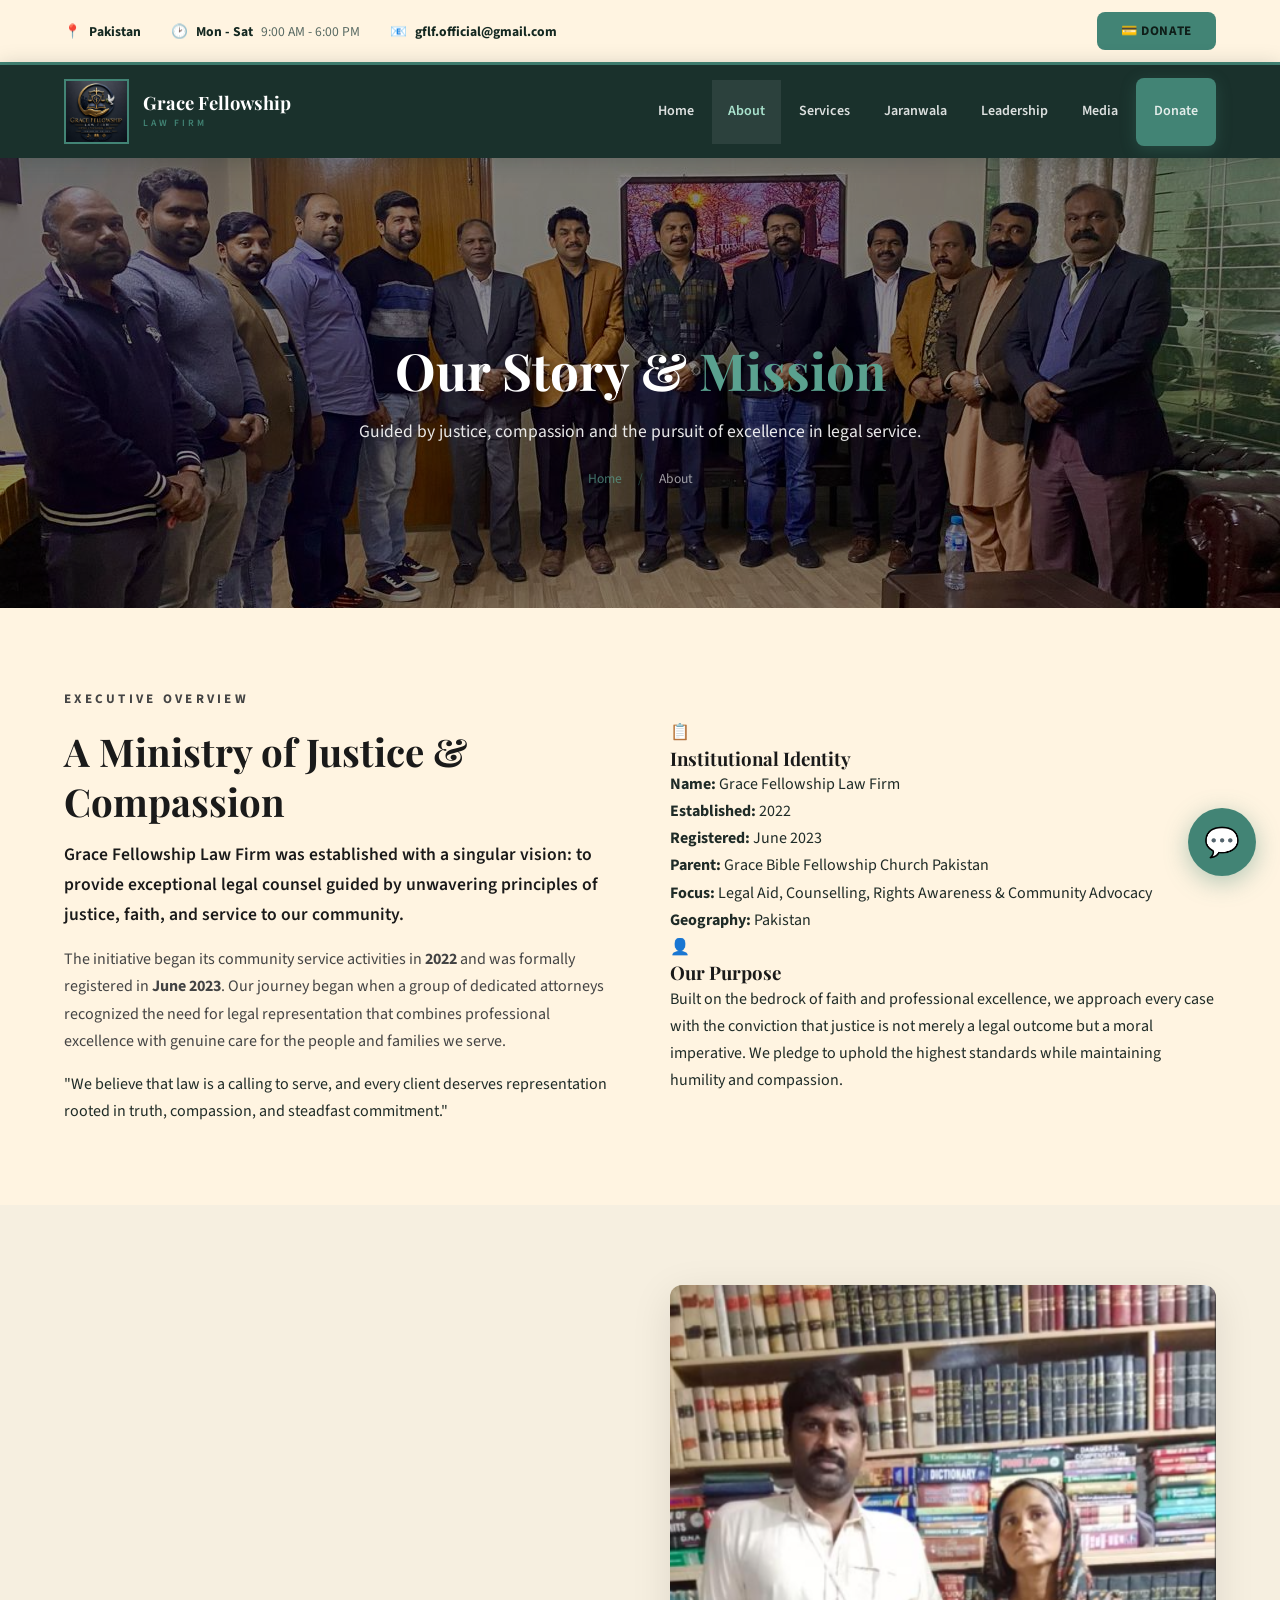
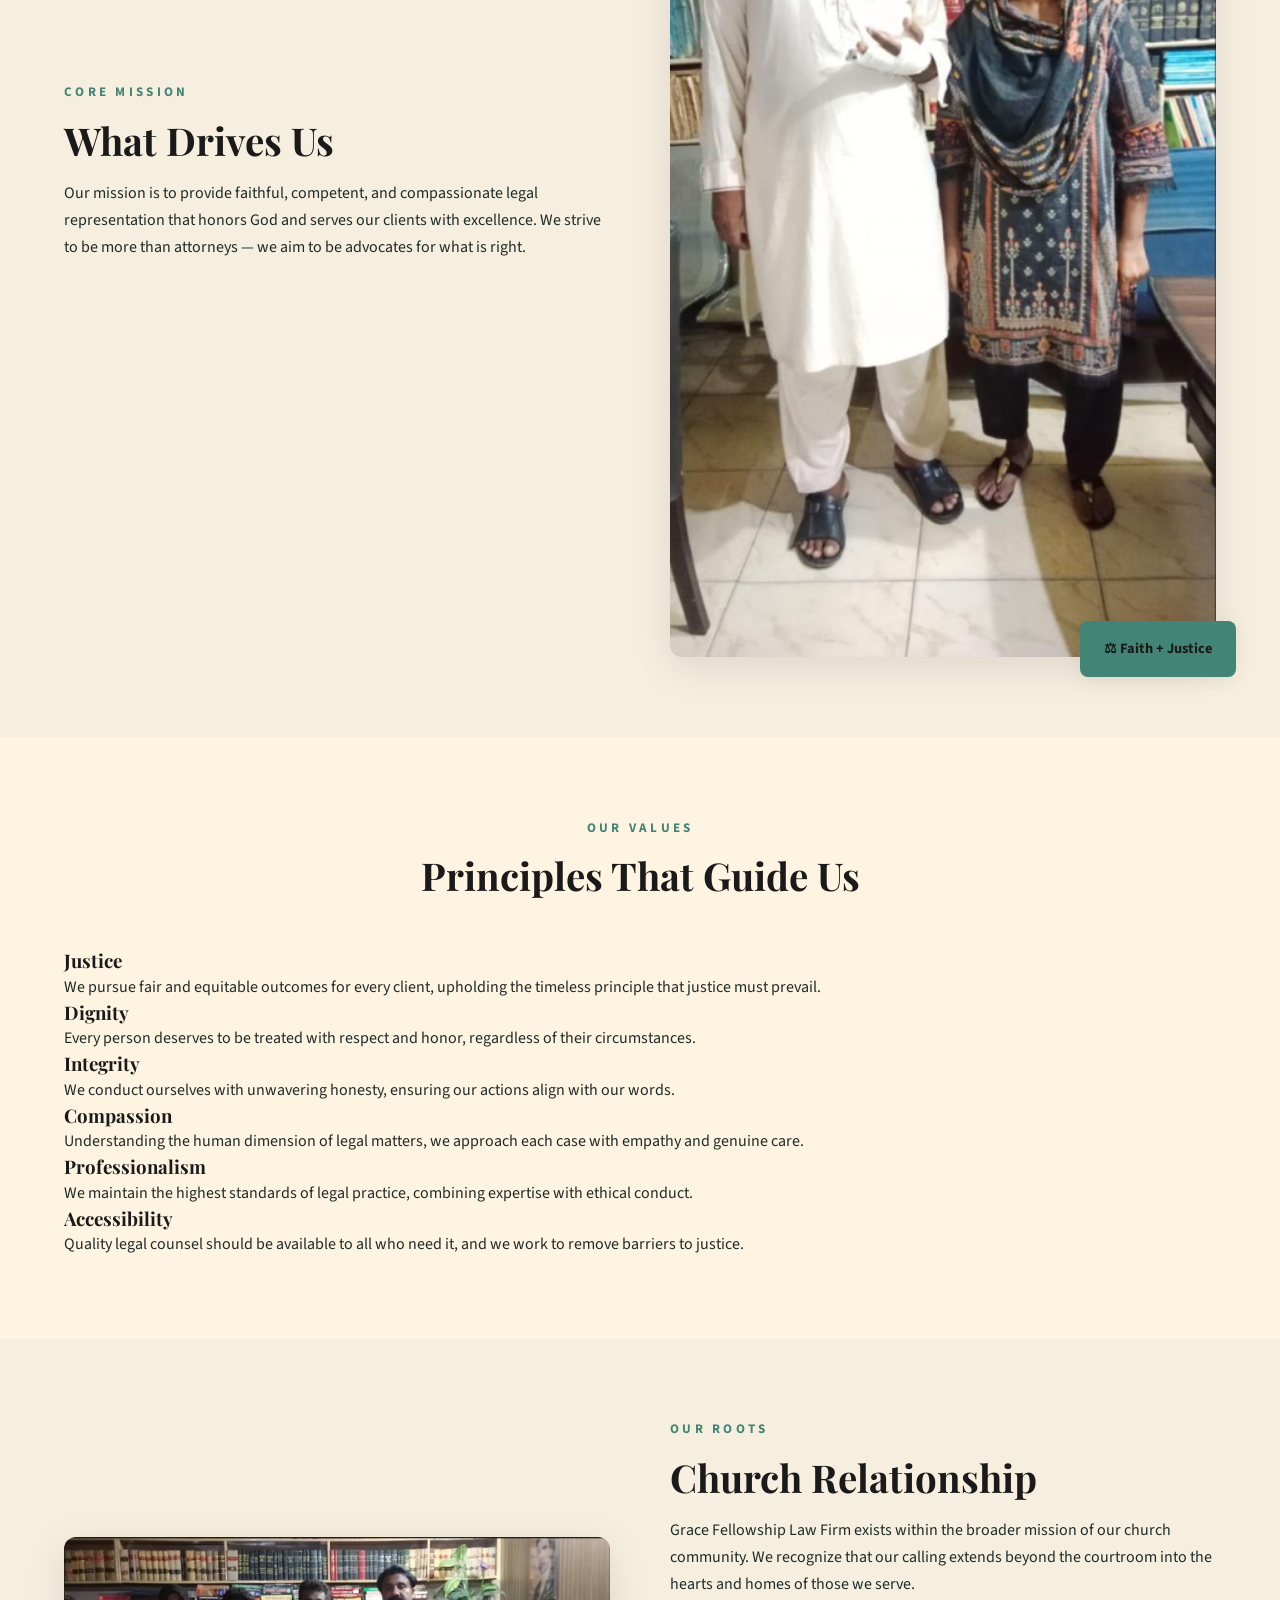
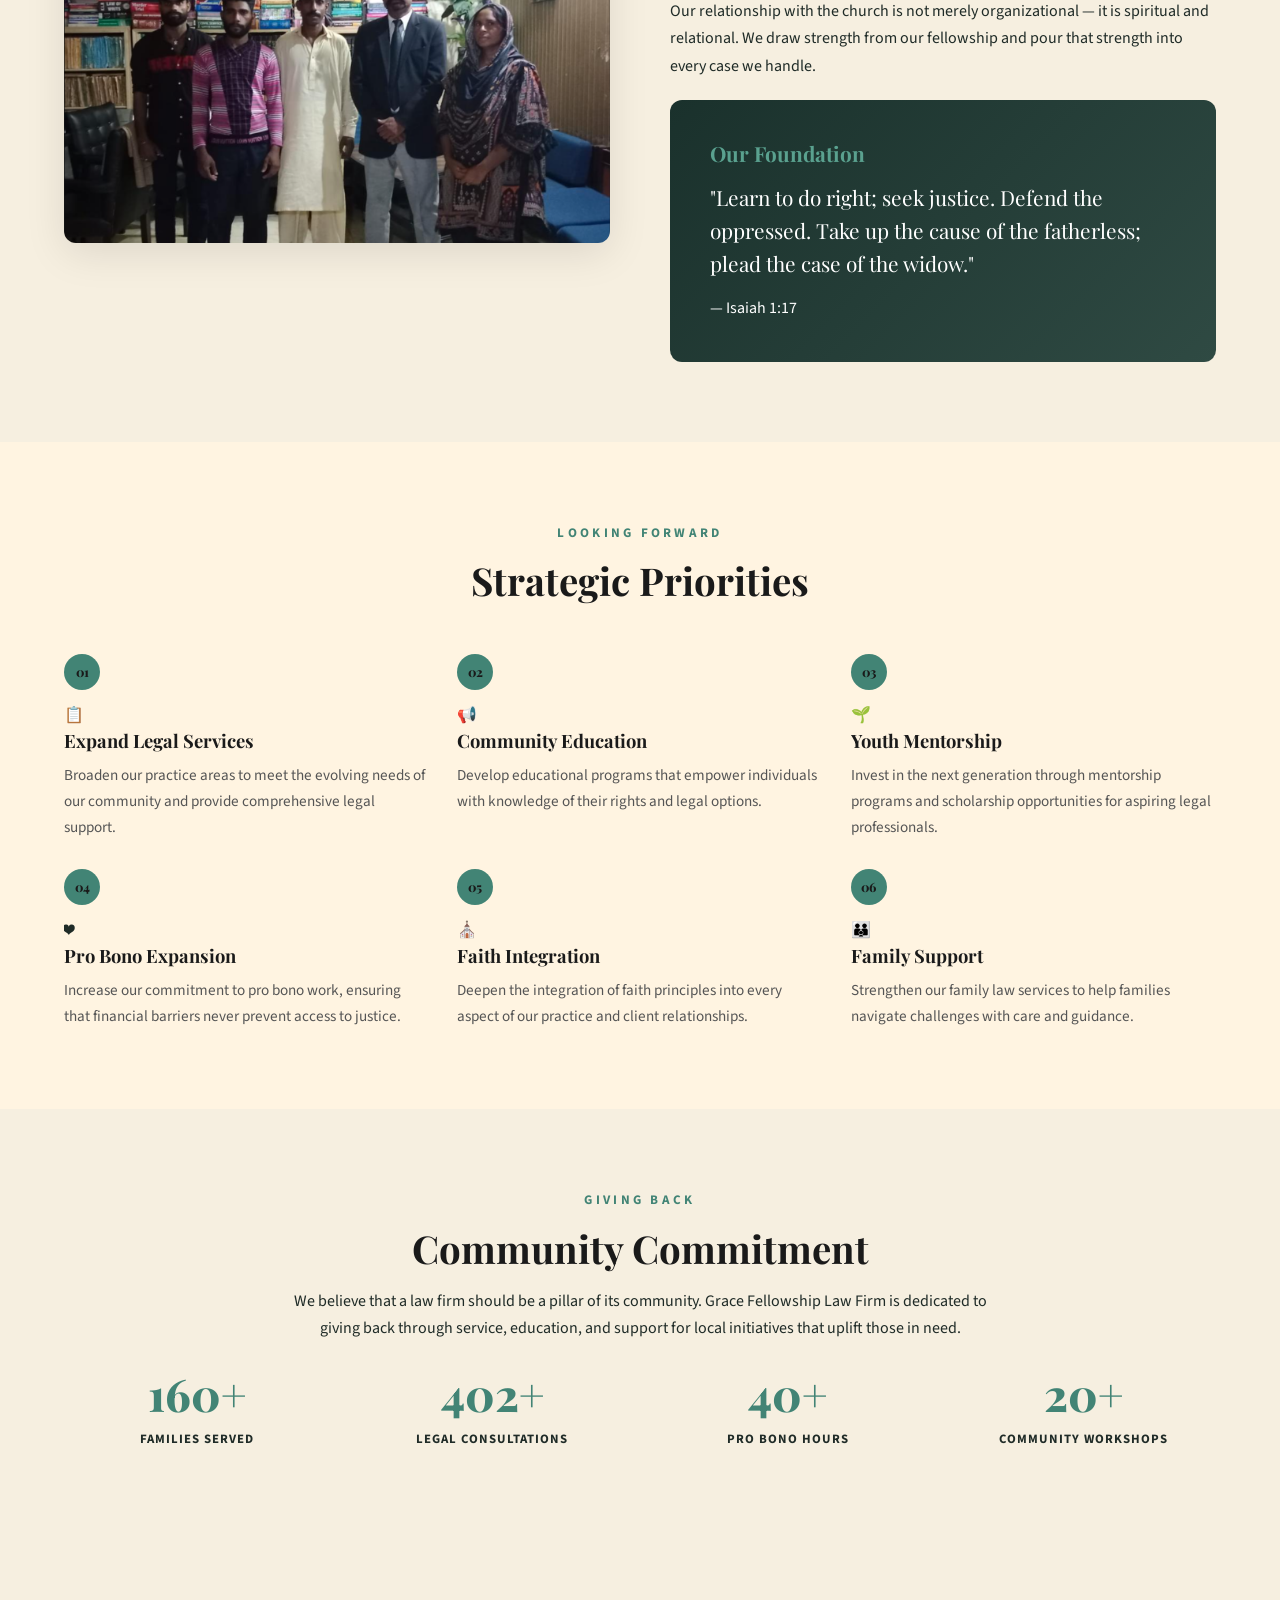
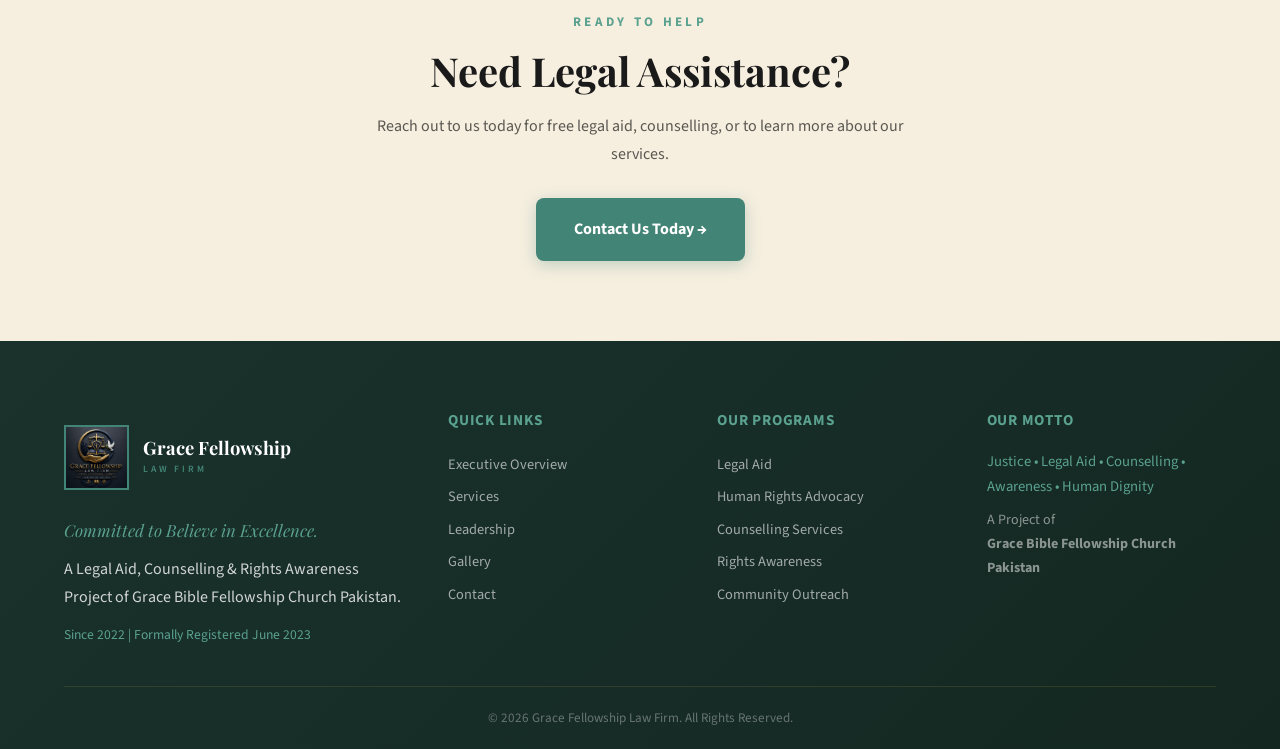
==== about.html @ 90b4df81 "Add 4th hero slide using images/Slide 2.jpeg with matching dot" ====
<!DOCTYPE html>
<html lang="en">
<head>
<meta charset="UTF-8">
<meta name="viewport" content="width=device-width,initial-scale=1.0,viewport-fit=cover">
<title>About Us | Grace Fellowship Law Firm</title>
<meta name="description" content="Learn about Grace Fellowship Law Firm — our mission, values, history and commitment to legal aid, counselling and rights awareness.">
<link rel="preconnect" href="https://fonts.googleapis.com">
<link rel="preconnect" href="https://fonts.gstatic.com" crossorigin>
<link href="https://fonts.googleapis.com/css2?family=Playfair+Display:wght@500;600;700;800&family=Source+Sans+3:wght@300;400;500;600;700&display=swap" rel="stylesheet">
<link rel="stylesheet" href="styles.css?v=3">
</head>
<body>

<div class="top-bar">
  <div class="container top-bar-inner">
    <div class="top-bar-left">
      <span>&#128205; <strong>Pakistan</strong></span>
      <span>&#128337; <strong>Mon - Sat</strong> 9:00 AM - 6:00 PM</span>
      <span>&#128231; <strong>gflf.official@gmail.com</strong></span>
    </div>
    <div class="top-bar-right">
      <a href="donate.html" class="btn-donate">&#128179; DONATE</a>
    </div>
  </div>
</div>
<header class="navbar" id="navbar">
  <div class="container nav-inner">
    <a href="index.html" class="brand"><img src="images/Logo.png" alt="GFLF Logo" class="brand-mark" style="height:65px;border:2px solid #428475"><div class="brand-text"><strong>Grace Fellowship</strong><span>Law Firm</span></div></a>
    <nav class="nav-links" id="navLinks">
      <a href="index.html">Home</a><a href="about.html" class="active">About</a><a href="services.html">Services</a><a href="jaranwala.html">Jaranwala</a><a href="leadership.html">Leadership</a><a href="gallery.html">Media</a><a href="donate.html" class="btn btn-gold btn-sm">Donate</a>
    </nav>
    <button class="hamburger" id="hamburger" aria-label="Menu"><span></span><span></span><span></span></button>
  </div>
</header>

<section class="page-hero" style="background-image:url('images/Banner.jpeg');background-size:cover;background-position:center">
  <div class="container">
    <h1>Our Story &amp; <em>Mission</em></h1>
    <p class="hero-sub">Guided by justice, compassion and the pursuit of excellence in legal service.</p>
    <div class="hero-breadcrumb"><a href="index.html">Home</a><span class="sep">/</span><span>About</span></div>
  </div>
</section>

<section class="section">
  <div class="container about-grid">
    <div class="about-text reveal">
      <p class="section-eyebrow">Executive Overview</p>
      <h2 class="section-title">A Ministry of Justice &amp; Compassion</h2>
      <p class="lead">Grace Fellowship Law Firm was established with a singular vision: to provide exceptional legal counsel guided by unwavering principles of justice, faith, and service to our community.</p>
      <p>The initiative began its community service activities in <strong>2022</strong> and was formally registered in <strong>June 2023</strong>. Our journey began when a group of dedicated attorneys recognized the need for legal representation that combines professional excellence with genuine care for the people and families we serve.</p>
      <blockquote>"We believe that law is a calling to serve, and every client deserves representation rooted in truth, compassion, and steadfast commitment."</blockquote>
    </div>
    <div class="about-cards">
      <div class="info-card reveal">
        <div class="info-icon">&#128203;</div>
        <h3>Institutional Identity</h3>
        <p><strong>Name:</strong> Grace Fellowship Law Firm<br><strong>Established:</strong> 2022<br><strong>Registered:</strong> June 2023<br><strong>Parent:</strong> Grace Bible Fellowship Church Pakistan<br><strong>Focus:</strong> Legal Aid, Counselling, Rights Awareness &amp; Community Advocacy<br><strong>Geography:</strong> Pakistan</p>
      </div>
      <div class="info-card reveal">
        <div class="info-icon">&#128100;</div>
        <h3>Our Purpose</h3>
        <p>Built on the bedrock of faith and professional excellence, we approach every case with the conviction that justice is not merely a legal outcome but a moral imperative. We pledge to uphold the highest standards while maintaining humility and compassion.</p>
      </div>
    </div>
  </div>
</section>

<section class="section section-alt">
  <div class="container split-grid">
    <div class="reveal">
      <p class="section-eyebrow">Core Mission</p>
      <h2 class="section-title">What Drives Us</h2>
      <p>Our mission is to provide faithful, competent, and compassionate legal representation that honors God and serves our clients with excellence. We strive to be more than attorneys — we aim to be advocates for what is right.</p>
    </div>
    <div class="reveal" style="position:relative">
      <img src="images/photos/Community .png" alt="Legal support and guidance" style="width:100%;border-radius:var(--radius-lg);box-shadow:var(--shadow-lg)">
      <div style="position:absolute;bottom:-20px;right:-20px;background:var(--gold);color:#1a1a1a;padding:16px 24px;border-radius:var(--radius);font-weight:700;font-size:.9rem;box-shadow:var(--shadow)">
        &#9878; Faith + Justice
      </div>
    </div>
  </div>
</section>

<section class="section">
  <div class="container">
    <div class="section-head reveal">
      <p class="section-eyebrow">Our Values</p>
      <h2 class="section-title">Principles That Guide Us</h2>
    </div>
    <div class="values-grid stagger-children">
      <div class="value-card reveal"><h3>Justice</h3><p>We pursue fair and equitable outcomes for every client, upholding the timeless principle that justice must prevail.</p></div>
      <div class="value-card reveal"><h3>Dignity</h3><p>Every person deserves to be treated with respect and honor, regardless of their circumstances.</p></div>
      <div class="value-card reveal"><h3>Integrity</h3><p>We conduct ourselves with unwavering honesty, ensuring our actions align with our words.</p></div>
      <div class="value-card reveal"><h3>Compassion</h3><p>Understanding the human dimension of legal matters, we approach each case with empathy and genuine care.</p></div>
      <div class="value-card reveal"><h3>Professionalism</h3><p>We maintain the highest standards of legal practice, combining expertise with ethical conduct.</p></div>
      <div class="value-card reveal"><h3>Accessibility</h3><p>Quality legal counsel should be available to all who need it, and we work to remove barriers to justice.</p></div>
    </div>
  </div>
</section>

<section class="section section-alt">
  <div class="container split-grid">
    <div class="reveal" style="position:relative">
      <img src="images/photos/Community 2.png" alt="Church community" style="width:100%;border-radius:var(--radius-lg);box-shadow:var(--shadow-lg)">
    </div>
    <div class="reveal">
      <p class="section-eyebrow">Our Roots</p>
      <h2 class="section-title">Church Relationship</h2>
      <p>Grace Fellowship Law Firm exists within the broader mission of our church community. We recognize that our calling extends beyond the courtroom into the hearts and homes of those we serve.</p>
      <p>Our relationship with the church is not merely organizational — it is spiritual and relational. We draw strength from our fellowship and pour that strength into every case we handle.</p>
      <div class="message-box" style="margin-top:20px">
        <h3>Our Foundation</h3>
        <p class="message-quote">"Learn to do right; seek justice. Defend the oppressed. Take up the cause of the fatherless; plead the case of the widow."</p>
        <p class="message-cite">— Isaiah 1:17</p>
      </div>
    </div>
  </div>
</section>

<section class="section">
  <div class="container">
    <div class="section-head reveal">
      <p class="section-eyebrow">Looking Forward</p>
      <h2 class="section-title">Strategic Priorities</h2>
    </div>
    <div class="cards-grid stagger-children">
      <article class="service-card reveal"><div class="service-num">01</div><div class="service-icon">&#128203;</div><h3>Expand Legal Services</h3><p>Broaden our practice areas to meet the evolving needs of our community and provide comprehensive legal support.</p></article>
      <article class="service-card reveal"><div class="service-num">02</div><div class="service-icon">&#128226;</div><h3>Community Education</h3><p>Develop educational programs that empower individuals with knowledge of their rights and legal options.</p></article>
      <article class="service-card reveal"><div class="service-num">03</div><div class="service-icon">&#127793;</div><h3>Youth Mentorship</h3><p>Invest in the next generation through mentorship programs and scholarship opportunities for aspiring legal professionals.</p></article>
      <article class="service-card reveal"><div class="service-num">04</div><div class="service-icon">&#10084;&#65039;</div><h3>Pro Bono Expansion</h3><p>Increase our commitment to pro bono work, ensuring that financial barriers never prevent access to justice.</p></article>
      <article class="service-card reveal"><div class="service-num">05</div><div class="service-icon">&#9962;</div><h3>Faith Integration</h3><p>Deepen the integration of faith principles into every aspect of our practice and client relationships.</p></article>
      <article class="service-card reveal"><div class="service-num">06</div><div class="service-icon">&#128106;</div><h3>Family Support</h3><p>Strengthen our family law services to help families navigate challenges with care and guidance.</p></article>
    </div>
  </div>
</section>

<section class="section section-alt">
  <div class="container" style="text-align:center">
    <div class="reveal">
      <p class="section-eyebrow">Giving Back</p>
      <h2 class="section-title">Community Commitment</h2>
      <p style="max-width:700px;margin:0 auto 30px">We believe that a law firm should be a pillar of its community. Grace Fellowship Law Firm is dedicated to giving back through service, education, and support for local initiatives that uplift those in need.</p>
    </div>
    <div class="stats-grid reveal">
      <div class="stat"><span class="stat-num" data-count="200" data-suffix="+">0</span><p>Families Served</p></div>
      <div class="stat"><span class="stat-num" data-count="500" data-suffix="+">0</span><p>Legal Consultations</p></div>
      <div class="stat"><span class="stat-num" data-count="50" data-suffix="+">0</span><p>Pro Bono Hours</p></div>
      <div class="stat"><span class="stat-num" data-count="25" data-suffix="+">0</span><p>Community Workshops</p></div>
    </div>
  </div>
</section>

<section class="section section-dark">
  <div class="container" style="text-align:center">
    <div class="reveal">
      <p class="section-eyebrow" style="color:var(--gold-light)">Ready to Help</p>
      <h2 style="color:#1a1a1a;font-size:clamp(1.8rem,3.5vw,2.5rem);margin-bottom:16px">Need Legal Assistance?</h2>
      <p style="color:#5a5750;max-width:550px;margin:0 auto 30px">Reach out to us today for free legal aid, counselling, or to learn more about our services.</p>
      <a href="contact.html" class="btn btn-gold btn-lg">Contact Us Today &rarr;</a>
    </div>
  </div>
</section>

<footer class="footer">
  <div class="container footer-grid">
    <div><div class="brand brand-light"><img src="images/Logo.png" alt="GFLF Logo" class="brand-mark" style="height:65px;border:2px solid #428475"><div class="brand-text"><strong>Grace Fellowship</strong><span>Law Firm</span></div></div><p class="footer-tag">Committed to Believe in Excellence.</p><p>A Legal Aid, Counselling &amp; Rights Awareness Project of Grace Bible Fellowship Church Pakistan.</p><p style="margin-top:12px;color:var(--gold-light);font-size:0.85rem">Since 2022 | Formally Registered June 2023</p></div>
    <div><h4>Quick Links</h4><a href="about.html">Executive Overview</a><a href="services.html">Services</a><a href="leadership.html">Leadership</a><a href="gallery.html">Gallery</a><a href="contact.html">Contact</a></div>
    <div><h4>Our Programs</h4><a href="services.html">Legal Aid</a><a href="services.html">Human Rights Advocacy</a><a href="services.html">Counselling Services</a><a href="services.html">Rights Awareness</a><a href="services.html">Community Outreach</a></div>
    <div><h4>Our Motto</h4><p class="footer-motto">Justice &bull; Legal Aid &bull; Counselling &bull; Awareness &bull; Human Dignity</p><p class="footer-church">A Project of<br><strong>Grace Bible Fellowship Church Pakistan</strong></p></div>
  </div>
  <div class="footer-bottom"><div class="container"><p>&copy; <span id="year"></span> Grace Fellowship Law Firm. All Rights Reserved.</p></div></div>
</footer>
<button id="toTop" aria-label="Back to top">&uarr;</button>
<script src="script.js?v=3"></script>
<script src="chatbot-widget.js?v=3"></script>

</body>
</html>
---- styles.css ----
:root{--taupe:#1A312C;--taupe-dark:#142821;--taupe-deep:#0f1d18;--taupe-light:#2f4a43;--sage:#89D7B7;--sage-light:#a9e2cd;--accent:#428475;--gold:#428475;--gold-light:#5aa18f;--white:#ffffff;--cream:#FFF4E1;--off-white:#FFF4E1;--light-bg:#f6efe0;--text:#1f2b27;--muted:#5a6b64;--shadow-sm:0 2px 8px rgba(0,0,0,.05);--shadow:0 4px 20px rgba(0,0,0,.07);--shadow-lg:0 10px 40px rgba(0,0,0,.1);--radius:8px;--radius-sm:4px;--radius-lg:12px;--transition:all .3s ease}
*,*::before,*::after{margin:0;padding:0;box-sizing:border-box}html{scroll-behavior:smooth}
body{font-family:'Source Sans 3','Segoe UI',sans-serif;color:var(--text);background:#FFF4E1;line-height:1.7;overflow-x:hidden;-webkit-font-smoothing:antialyased}
h1,h2,h3,h4{font-family:'Playfair Display',Georgia,serif;color:#1a1a1a;line-height:1.3}
img{max-width:100%;display:block}a{text-decoration:none;color:inherit}ul{list-style:none}
.container{width:min(1200px,90%);margin:0 auto}

/* Top Bar */
.top-bar{background:#FFF4E1;padding:12px 0;font-size:.85rem;border-bottom:3px solid var(--accent);position:relative;z-index:100}
.top-bar-inner{display:flex;align-items:center;justify-content:space-between;flex-wrap:wrap;gap:12px}
.top-bar-left{display:flex;align-items:center;gap:30px;color:var(--muted)}
.top-bar-left span{display:flex;align-items:center;gap:8px}
.top-bar-left strong{color:var(--taupe-dark)}
.top-bar-right{display:flex;align-items:center;gap:16px}
.top-bar-right .btn-donate{background:var(--gold);color:var(--taupe-deep);padding:8px 24px;border-radius:var(--radius);font-weight:700;font-size:.82rem;letter-spacing:.05em;transition:var(--transition);border:none}
.top-bar-right .btn-donate:hover{transform:translateY(-2px);box-shadow:0 4px 16px rgba(201,168,76,.3)}

/* Navbar */
.navbar{background:#1A312C;padding:0;position:sticky;top:0;z-index:1000;box-shadow:0 2px 20px rgba(26,49,44,.25)}
.nav-inner{display:flex;align-items:center;justify-content:space-between}
.brand{display:flex;align-items:center;gap:14px;padding:14px 0}
.brand-mark{height:50px;width:auto;transition:var(--transition);display:block}
.brand:hover .brand-mark{transform:rotate(-5deg) scale(1.05)}
.brand-text{line-height:1.1}.brand-text strong{display:block;font-family:'Playfair Display',serif;font-size:1.15rem;color:var(--white)}
.brand-text span{font-size:.6rem;letter-spacing:.3em;text-transform:uppercase;color:var(--gold);font-weight:600}
.nav-links{display:flex;align-items:center;gap:2px}
.nav-links a{font-weight:600;font-size:.88rem;color:rgba(255,255,255,.85);padding:20px 16px;transition:var(--transition);white-space:nowrap}
.nav-links a:hover,.nav-links a.active{color:var(--sage-light);background:rgba(255,255,255,.08)}
.hamburger{display:none;background:none;border:none;cursor:pointer;padding:6px}
.hamburger span{display:block;width:26px;height:2.5px;background:var(--white);margin:5px 0;border-radius:2px;transition:var(--transition)}
.hamburger.active span:nth-child(1){transform:rotate(45deg) translate(5px,5px)}
.hamburger.active span:nth-child(2){opacity:0}
.hamburger.active span:nth-child(3){transform:rotate(-45deg) translate(5px,-5px)}

/* Buttons */
.btn{display:inline-flex;align-items:center;gap:8px;padding:14px 32px;font-weight:700;font-size:.92rem;border-radius:var(--radius);cursor:pointer;border:2px solid transparent;transition:var(--transition);font-family:inherit}
.btn-gold{background:var(--accent);color:var(--white);box-shadow:0 4px 16px rgba(66,132,117,.3)}
.btn-gold:hover{transform:translateY(-2px);box-shadow:0 6px 24px rgba(66,132,117,.4)}
.btn-maroon{background:var(--taupe);color:var(--white);box-shadow:0 4px 16px rgba(26,49,44,.25)}
.btn-maroon:hover{transform:translateY(-2px);box-shadow:0 6px 24px rgba(26,49,44,.3)}
.btn-outline{border-color:var(--taupe);color:var(--taupe);background:transparent}
.btn-outline:hover{background:var(--taupe);color:var(--white);transform:translateY(-2px)}
.btn-sm{padding:10px 22px;font-size:.85rem}.btn-lg{padding:16px 36px;font-size:1rem}

/* Hero Slider */
.hero-slider{position:relative;width:100%;height:100vh;overflow:hidden}
.hero-slide{position:absolute;inset:0;opacity:0;transition:opacity 1s ease;display:flex;align-items:center;justify-content:center}
.hero-slide.active{opacity:1;z-index:1}
.hero-slide-bg{position:absolute;inset:0;background-size:cover;background-position:center}
.hero-slide-overlay{position:absolute;inset:0;background:linear-gradient(135deg,rgba(15,29,24,.5),rgba(26,49,44,.4) 40%,rgba(26,49,44,.35))}
.hero-slide-content{position:relative;z-index:2;text-align:center;max-width:900px;padding:0 20px}
.hero-slide-content .hero-eyebrow{color:var(--gold-light);text-transform:uppercase;letter-spacing:.4em;font-size:.85rem;font-weight:700;margin-bottom:20px}
.hero-slide-content h1{color:#ffffff;font-size:clamp(2.8rem,6vw,4.5rem);font-weight:800;margin-bottom:22px}
.hero-slide-content h1 em{color:var(--gold-light);font-style:italic}
.hero-slide-content p{color:rgba(255,255,255,.85);font-size:1.2rem;max-width:650px;margin:0 auto 36px;line-height:1.7}
.hero-slide-content .hero-actions{display:flex;gap:18px;justify-content:center;flex-wrap:wrap}
.hero-dots{position:absolute;bottom:40px;left:50%;transform:translateX(-50%);z-index:10;display:flex;gap:12px}
.hero-dot{width:14px;height:14px;border-radius:50%;border:2px solid var(--gold);background:transparent;cursor:pointer;transition:var(--transition)}
.hero-dot.active{background:var(--gold);transform:scale(1.2)}
.hero-arrows{position:absolute;top:50%;left:0;right:0;z-index:10;display:flex;justify-content:space-between;padding:0 30px;transform:translateY(-50%);pointer-events:none}
.hero-arrow{width:50px;height:50px;border-radius:50%;background:rgba(61,43,31,.6);border:2px solid rgba(201,168,76,.3);color:var(--gold-light);display:flex;align-items:center;justify-content:center;cursor:pointer;transition:var(--transition);pointer-events:all;font-size:1.2rem}
.hero-arrow:hover{background:var(--taupe);border-color:var(--gold)}

/* Page Hero */
.page-hero{position:relative;background:linear-gradient(135deg,#1A312C,#2f4a43 50%,#142821);padding:100px 0 80px;text-align:center;overflow:hidden}
.page-hero::before{content:'';position:absolute;inset:0;background:rgba(0,0,0,.3)}
.page-hero h1{color:#ffffff;font-size:clamp(2.2rem,5vw,3.5rem);margin-bottom:12px;position:relative}
.page-hero h1 em{color:var(--gold-light);font-style:italic}
.hero-sub{color:rgba(255,255,255,.8);font-size:1.1rem;max-width:600px;margin:0 auto;position:relative}
.hero-breadcrumb{margin-top:20px;display:flex;align-items:center;justify-content:center;gap:8px;font-size:.85rem;position:relative}
.hero-breadcrumb a{color:var(--gold-light);opacity:.7;transition:opacity .3s}.hero-breadcrumb a:hover{opacity:1}
.hero-breadcrumb span{color:rgba(255,255,255,.6)}.hero-breadcrumb .sep{color:var(--gold);opacity:.5}

/* Sections */
.section{padding:80px 0;position:relative}
.section-alt{background:#f6efe0}
.section-dark{background:#f6efe0;color:#1f2b27}
.section-dark h2,.section-dark h3{color:#1a1208}
.section-head{text-align:center;max-width:700px;margin:0 auto 48px}
.section-eyebrow{color:var(--gold);text-transform:uppercase;letter-spacing:.25em;font-weight:700;font-size:.82rem;margin-bottom:12px}
.section-title{font-size:clamp(1.8rem,3.5vw,2.4rem);margin-bottom:14px}
.section-sub{color:var(--muted);font-size:1.05rem}

/* About Grid */
.about-grid{display:grid;grid-template-columns:1fr 1fr;gap:60px;align-items:center}
.about-text .lead{font-size:1.1rem;color:#1a1a1a;margin-bottom:16px;font-weight:600}
.about-text p{color:#444444;margin-bottom:16px}
.about-img{border-radius:var(--radius-lg);overflow:hidden;box-shadow:var(--shadow-lg)}
.about-img img{width:100%;height:auto;display:block}

/* Core Values List */
.values-list{display:grid;gap:16px}
.values-list li{display:flex;align-items:flex-start;gap:14px;padding:18px 24px;background:#FFFFFF;border-radius:var(--radius);border:1px solid var(--sage);transition:var(--transition);color:#333333;font-weight:500}
.values-list li:hover{transform:translateX(6px);box-shadow:var(--shadow-sm);border-color:var(--gold)}
.values-list li::before{content:'?';background:var(--gold);color:#1a1a1a;min-width:28px;height:28px;display:flex;align-items:center;justify-content:center;border-radius:50%;font-weight:800;font-size:.8rem}

/* Vision Mission Cards */
.vm-grid{display:grid;grid-template-columns:1fr 1fr;gap:30px}
.vm-card{background:#FFFFFF;border:1px solid var(--sage);border-radius:var(--radius-lg);padding:40px 36px;transition:var(--transition);position:relative;overflow:hidden}
.vm-card::before{content:'';position:absolute;top:0;left:0;right:0;height:4px;background:linear-gradient(90deg,var(--gold),var(--taupe))}
.vm-card:hover{transform:translateY(-4px);box-shadow:var(--shadow)}
.vm-card h3{font-size:1.4rem;margin-bottom:16px;color:#1a1a1a}
.vm-card p{color:#444444;font-size:1.05rem;line-height:1.8}

/* Statement of Faith */
.statement-list{counter-reset:statement}
.statement-list li{counter-increment:statement;display:flex;align-items:flex-start;gap:16px;padding:20px 0;border-bottom:1px solid var(--sage);font-size:1rem;color:#444444;line-height:1.7}
.statement-list li::before{content:counter(statement);background:var(--taupe);color:#ffffff;min-width:32px;height:32px;display:flex;align-items:center;justify-content:center;border-radius:50%;font-weight:700;font-size:.85rem;font-family:'Playfair Display',serif}
.statement-list li:last-child{border-bottom:none}

/* Core Values Grid */
.core-values-grid{display:grid;grid-template-columns:repeat(3,1fr);gap:30px}
.core-value-card{background:#FFFFFF;border:1px solid var(--sage);border-radius:var(--radius-lg);padding:40px 32px;text-align:center;transition:var(--transition);position:relative;overflow:hidden}
.core-value-card::before{content:'';position:absolute;top:0;left:0;right:0;height:4px;background:linear-gradient(90deg,var(--gold),var(--taupe));transform:scaleX(0);transition:transform .4s;transform-origin:left}
.core-value-card:hover::before{transform:scaleX(1)}
.core-value-card:hover{transform:translateY(-6px);box-shadow:var(--shadow-lg)}
.core-value-icon{width:70px;height:70px;background:var(--taupe);color:var(--gold-light);display:flex;align-items:center;justify-content:center;font-size:1.6rem;border-radius:50%;margin:0 auto 20px;border:3px solid var(--gold)}
.core-value-card h3{font-size:1.3rem;margin-bottom:14px;color:#1a1a1a}
.core-value-card p{color:#555555;font-size:1rem;line-height:1.7}
.practice-list{text-align:left;list-style:none;padding:0;margin:0}
.practice-list li{display:flex;align-items:center;gap:10px;padding:8px 0;color:#555555;font-size:.95rem;border-bottom:1px solid #f0f0f0}
.practice-list li:last-child{border-bottom:none}
.practice-list li::before{content:'?';color:var(--gold);font-weight:700;font-size:.9rem}

/* Donate Home */
.donate-home-grid{display:grid;grid-template-columns:1fr 1fr;gap:50px;align-items:start}
.donate-home-text h3{font-size:1.4rem;margin-bottom:14px;color:#1a1a1a}
.donate-home-text p{color:#555555;margin-bottom:16px;line-height:1.7}
.donate-home-list{list-style:none;padding:0;margin:0 0 20px}
.donate-home-list li{display:flex;align-items:center;gap:10px;padding:8px 0;color:#444444;font-size:.95rem}
.donate-home-list li::before{content:'?';color:var(--gold);font-weight:700}
.donate-home-card{background:#FFFFFF;border:1px solid var(--sage);border-radius:var(--radius-lg);padding:36px;box-shadow:var(--shadow)}
.donate-home-card h3{font-size:1.25rem;margin-bottom:8px;color:#1a1a1a}
.donate-home-card>p{color:#555555;font-size:.95rem;margin-bottom:18px}

/* CTA Band */
.cta-band{background:#f6efe0;color:#1f2b27;padding:60px 0}
.cta-inner{display:grid;grid-template-columns:1fr 1fr;gap:60px;align-items:center}
.cta-inner h2{color:#1f2b27;font-size:clamp(1.8rem,3vw,2.2rem);margin-bottom:14px}
.cta-inner p{color:#2f4a43;font-size:1.02rem}

/* Stats */
.stats-grid{display:grid;grid-template-columns:repeat(4,1fr);gap:30px;text-align:center}
.stat-num,.stat-word{font-family:'Playfair Display',serif;font-size:2.8rem;font-weight:800;line-height:1;color:var(--gold)}
.stat p{color:var(--text);font-weight:700;font-size:.8rem;letter-spacing:.08em;text-transform:uppercase;margin-top:8px}
.stat-icon-wrap{width:56px;height:56px;margin:0 auto 14px;background:rgba(137,215,183,.14);border:1px solid rgba(137,215,183,.35);border-radius:50%;display:flex;align-items:center;justify-content:center;color:var(--sage);transition:var(--transition)}
.stat:hover .stat-icon-wrap{background:var(--gold);color:var(--taupe-deep);transform:scale(1.1);border-color:var(--gold)}
.stats-band{background:var(--taupe);color:var(--white);padding:0}
.stats-band .stats-grid{padding:50px 0}
.stats-band .stat-num,.stats-band .stat-word{color:var(--sage-light)}
.stats-band .stat p{color:rgba(255,255,255,.8)}
.stats-band .stat-icon-wrap{background:rgba(137,215,183,.14);border:1px solid rgba(137,215,183,.35);color:var(--sage)}
.stats-band .stat:hover .stat-icon-wrap{background:var(--sage);color:var(--taupe-deep);border-color:var(--sage)}

/* Cards Grid */
.cards-grid{display:grid;grid-template-columns:repeat(auto-fit,minmax(320px,1fr));gap:28px}
.service-card{background:transparent;border:none;border-radius:var(--radius-lg);overflow:hidden;transition:var(--transition)}
.service-card:hover{transform:translateY(-6px);box-shadow:var(--shadow-lg)}
.service-card-img{width:100%;height:220px;object-fit:cover}
.service-card-body{padding:28px}
.service-num{display:inline-block;background:var(--gold);color:#1a1a1a;min-width:36px;height:36px;text-align:center;line-height:36px;font-weight:800;font-size:.8rem;border-radius:50%;font-family:'Playfair Display',serif;margin-bottom:12px}
.service-card h3{font-size:1.15rem;margin-bottom:10px;color:#1a1a1a}
.service-card p{color:#555555;font-size:.95rem}

/* Chairman */
.chairman-section{display:grid;grid-template-columns:1fr 1fr;gap:60px;align-items:center}
.chairman-img{width:100%;aspect-ratio:3/4;object-fit:cover;border-radius:var(--radius-lg);border:4px solid var(--gold);box-shadow:var(--shadow-lg)}
.chairman-text .team-badge{display:inline-block;background:var(--taupe);color:var(--gold-light);padding:6px 18px;border-radius:999px;font-size:.78rem;font-weight:700;letter-spacing:.08em;text-transform:uppercase;margin-bottom:16px}
.chairman-text h2{font-size:clamp(2rem,4vw,2.6rem);margin-bottom:8px;color:#1a1a1a}
.chairman-text .role{color:var(--gold);font-weight:700;font-size:.95rem;text-transform:uppercase;letter-spacing:.1em;margin-bottom:20px;display:block}
.chairman-text p{color:#555555;font-size:1.02rem;margin-bottom:14px;line-height:1.8}
.chairman-text blockquote{border-left:4px solid var(--gold);background:var(--cream);padding:20px 24px;margin-top:20px;font-family:'Playfair Display',serif;font-size:1.05rem;font-style:italic;color:#1a1a1a;border-radius:0 var(--radius) var(--radius) 0}

/* Split Grid */
.split-grid{display:grid;grid-template-columns:1fr 1fr;gap:60px;align-items:center}

/* Message Box */
.message-box{background:linear-gradient(135deg,#1A312C,#2f4a43);color:#ffffff;padding:40px;border-radius:var(--radius-lg);position:relative;overflow:hidden}
.message-box::before{content:'';position:absolute;top:-50%;right:-50%;width:200px;height:200px;background:radial-gradient(circle,rgba(201,168,76,.1),transparent);border-radius:50%}
.message-box h3{color:var(--gold-light);font-size:1.3rem;margin-bottom:14px}
.message-quote{font-family:'Playfair Display',serif;font-size:1.3rem;line-height:1.6;margin-bottom:14px;color:#ffffff}

/* Video */
.video-wrapper{position:relative;border-radius:var(--radius-lg);overflow:hidden;box-shadow:var(--shadow-lg);border:3px solid rgba(201,168,76,.2);transition:var(--transition)}
.video-wrapper:hover{transform:translateY(-4px);box-shadow:0 12px 40px rgba(0,0,0,.15);border-color:var(--gold)}
.video-container{position:relative;padding-bottom:56.25%;height:0;overflow:hidden}
.video-container iframe{position:absolute;top:0;left:0;width:100%;height:100%;border:0}

/* Donate */
.donate-section{background:linear-gradient(135deg,#1A312C,#2f4a43 50%,#142821);position:relative;overflow:hidden}
.donate-section::before{content:'';position:absolute;inset:0;background:radial-gradient(circle at 80% 20%,rgba(201,168,76,.08),transparent 50%)}
.donate-inner{display:grid;grid-template-columns:1fr 1fr;gap:60px;align-items:center;position:relative;z-index:1}
.donate-content h2{color:#ffffff;font-size:clamp(1.8rem,3.5vw,2.4rem);margin-bottom:14px}
.donate-card{background:var(--white);border-radius:var(--radius-lg);padding:36px;box-shadow:var(--shadow-lg)}
.donate-card h3{font-size:1.25rem;margin-bottom:8px;color:#1a1a1a}
.donate-card>p{color:#555555;font-size:.95rem;margin-bottom:18px}
.donate-amounts{display:grid;grid-template-columns:repeat(2,1fr);gap:10px;margin-bottom:22px}
.donate-amt{padding:14px;border:2px solid #e8e8e8;border-radius:var(--radius);text-align:center;font-weight:700;cursor:pointer;transition:var(--transition)}
.donate-amt:hover,.donate-amt.active{border-color:var(--gold);background:var(--gold-pale);color:var(--taupe-dark)}
.donate-methods{margin-top:14px;text-align:center}
.donate-methods p{color:var(--muted);font-size:.85rem;margin-bottom:6px}
.donate-methods a{color:var(--taupe);font-weight:600;font-size:.9rem}

/* Footer */
.footer{background:linear-gradient(135deg,#1A312C,#142821);color:rgba(255,255,255,.8);padding:70px 0 0}
.footer-grid{display:grid;grid-template-columns:1.5fr 1fr 1fr 1fr;gap:40px;padding-bottom:40px;border-bottom:1px solid rgba(201,168,76,.15)}
.footer-grid h4{color:var(--gold-light);font-size:.95rem;margin-bottom:18px;font-family:'Source Sans 3',sans-serif;letter-spacing:.05em;text-transform:uppercase}
.footer-grid a{display:block;padding:4px 0;color:rgba(255,255,255,.6);font-size:.9rem;transition:color .3s}
.footer-grid a:hover{color:var(--gold-light)}
.footer-tag{color:var(--gold-light);font-family:'Playfair Display',serif;font-size:1.05rem;font-style:italic;margin:12px 0}
.footer-motto{color:var(--gold-light);font-size:.92rem;margin-bottom:10px}
.footer-church{font-size:.88rem;color:rgba(255,255,255,.5)}
.brand-light .brand-text strong{color:var(--white)}
.brand-light .brand-mark{height:40px}
.footer-bottom{padding:20px 0;text-align:center;font-size:.82rem;color:rgba(255,255,255,.35)}

/* Gallery */
.gallery-grid{display:grid;grid-template-columns:repeat(4,1fr);gap:16px;grid-auto-rows:220px}
.gallery-item{position:relative;border-radius:var(--radius);overflow:hidden;cursor:pointer;border:1px solid var(--sage)}
.gallery-item img{width:100%;height:100%;object-fit:cover;display:block;transition:transform .5s}
.gallery-item:hover img{transform:scale(1.08)}
.gallery-overlay{position:absolute;inset:0;background:linear-gradient(to top,rgba(61,0,16,.85),transparent 60%);display:flex;flex-direction:column;justify-content:flex-end;padding:16px;opacity:0;transition:opacity .4s}
.gallery-item:hover .gallery-overlay{opacity:1}
.gallery-overlay h4{color:#ffffff;font-size:.95rem;margin-bottom:2px}
.gallery-overlay p{color:var(--gold-light);font-size:.75rem;text-transform:uppercase;letter-spacing:.06em}
.gallery-zoom{position:absolute;top:50%;left:50%;transform:translate(-50%,-50%) scale(0);width:44px;height:44px;background:rgba(255,255,255,.9);border-radius:50%;display:flex;align-items:center;justify-content:center;font-size:1.2rem;transition:transform .4s;z-index:2}
.gallery-item:hover .gallery-zoom{transform:translate(-50%,-50%) scale(1)}
.gallery-cat{display:inline-flex;align-items:center;gap:6px;padding:4px 12px;border-radius:999px;font-size:.72rem;font-weight:700;text-transform:uppercase;letter-spacing:.05em;margin-bottom:8px}
.gallery-cat-community{background:#e8f5e9;color:#2e7d32}
.gallery-cat-report{background:#fff3e0;color:#e65100}
.gallery-cat-document{background:#e3f2fd;color:#1565c0}
.gallery-cat-license{background:#fce4ec;color:#c62828}

/* Lightbox */
.lightbox{position:fixed;inset:0;background:rgba(0,0,0,.92);z-index:9999;display:none;align-items:center;justify-content:center;flex-direction:column}
.lightbox.active{display:flex}
.lightbox-inner{position:relative;max-width:900px;width:90%;text-align:center}
.lightbox-img{width:100%;max-height:80vh;object-fit:contain;border-radius:var(--radius)}
.lightbox-caption{color:rgba(255,255,255,.8);margin-top:12px;font-size:.95rem}
.lightbox-close{position:absolute;top:-40px;right:0;background:none;border:none;color:#ffffff;font-size:2rem;cursor:pointer}
.lightbox-nav{position:absolute;top:50%;transform:translateY(-50%);background:rgba(255,255,255,.15);border:none;color:#ffffff;font-size:2rem;width:50px;height:50px;border-radius:50%;cursor:pointer;display:flex;align-items:center;justify-content:center;transition:background .3s}
.lightbox-nav:hover{background:rgba(255,255,255,.3)}
.lightbox-prev{left:-60px}
.lightbox-next{right:-60px}

/* ===== UNIQUE CREATIVE ELEMENTS ===== */

/* Wave Divider */
.wave-divider{position:relative;width:100%;overflow:hidden;line-height:0;margin-top:-1px}
.wave-divider svg{display:block;width:100%;height:60px}

/* Pattern Background */
.pattern-bg{position:relative}
.pattern-bg::before{content:'';position:absolute;inset:0;background-image:radial-gradient(circle at 2px 2px,rgba(201,168,76,.07) 1px,transparent 1px);background-size:32px 32px;pointer-events:none;z-index:0}

/* Diagonal Strip */
.diagonal-strip{position:relative;overflow:hidden}
.diagonal-strip::before{content:'';position:absolute;top:-50%;left:-10%;width:120%;height:200%;background:repeating-linear-gradient(45deg,transparent,transparent 40px,rgba(201,168,76,.03) 40px,rgba(201,168,76,.03) 80px);pointer-events:none}

/* Marbled Card */
.marbled-card{background:linear-gradient(135deg,#FFFFFF 0%,#FAF6EF 30%,#f6efe0 60%,#FFFFFF 100%);border:1px solid var(--sage);border-radius:var(--radius-lg);position:relative;overflow:hidden}
.marbled-card::after{content:'';position:absolute;top:0;right:0;width:120px;height:120px;background:radial-gradient(circle at top right,rgba(201,168,76,.1),transparent 70%);pointer-events:none}

/* Accent Line */
.accent-line{position:relative;padding-left:24px}
.accent-line::before{content:'';position:absolute;left:0;top:4px;width:4px;height:calc(100% - 8px);background:linear-gradient(to bottom,var(--gold),var(--taupe));border-radius:2px}

/* Decorative Corner */
.deco-corner{position:relative}
.deco-corner::before,.deco-corner::after{content:'';position:absolute;width:40px;height:40px;border:3px solid var(--gold);pointer-events:none}
.deco-corner::before{top:0;left:0;border-right:none;border-bottom:none;border-radius:4px 0 0 0}
.deco-corner::after{bottom:0;right:0;border-left:none;border-top:none;border-radius:0 0 4px 0}

/* Floating Badge */
.float-badge{position:absolute;background:var(--gold);color:var(--taupe-deep);font-weight:800;font-size:.82rem;padding:8px 20px;border-radius:999px;box-shadow:0 6px 20px rgba(201,168,76,.3);z-index:3;letter-spacing:.03em}

/* Creative Section Header */
.section-header-creative{text-align:center;margin-bottom:56px;position:relative}
.section-header-creative::after{content:'';display:block;width:80px;height:3px;background:linear-gradient(90deg,var(--gold),var(--taupe),var(--gold));margin:16px auto 0;border-radius:2px}
.section-header-creative .section-eyebrow{display:inline-flex;align-items:center;gap:8px;background:var(--taupe);color:var(--gold-light);padding:6px 20px;border-radius:999px;font-size:.75rem;font-weight:700;letter-spacing:.12em;text-transform:uppercase;margin-bottom:18px}

/* Marquee Strip */
.marquee-strip{overflow:hidden;background:#1A312C;padding:14px 0;border-top:1px solid rgba(66,132,117,.15);border-bottom:1px solid rgba(66,132,117,.15)}
.marquee-track{display:flex;gap:48px;animation:marquee 30s linear infinite;white-space:nowrap}
.marquee-track span{color:var(--gold-light);font-size:.88rem;font-weight:600;letter-spacing:.05em;display:flex;align-items:center;gap:10px}
.marquee-track span::before{content:'';width:6px;height:6px;background:var(--gold);border-radius:50%;flex-shrink:0}
@keyframes marquee{0%{transform:translateX(0)}100%{transform:translateX(-50%)}}

/* Bordered Image */
.bordered-img{position:relative;padding:12px;border:2px solid var(--gold);border-radius:var(--radius-lg)}
.bordered-img::before{content:'';position:absolute;inset:8px;border:1px solid rgba(201,168,76,.3);border-radius:var(--radius);pointer-events:none}
.bordered-img img{border-radius:calc(var(--radius-lg) - 8px);width:100%;display:block}

/* Unique Quote */
.unique-quote{position:relative;padding:32px 32px 32px 48px;background:linear-gradient(135deg,rgba(66,132,117,.04),rgba(66,132,117,.06));border-radius:0 var(--radius-lg) var(--radius-lg) 0;border-left:4px solid var(--accent);font-family:'Playfair Display',serif;font-size:1.1rem;font-style:italic;color:#1f2b27;line-height:1.8}
.unique-quote::before{content:'\201C';position:absolute;top:10px;left:12px;font-size:4rem;color:var(--gold);opacity:.3;line-height:1}

/* Page Hero */
.page-hero{position:relative;min-height:50vh;display:flex;align-items:center;background:linear-gradient(160deg,#1A312C,#2f4a43 60%,#142821);overflow:hidden;padding:140px 0 80px}
.page-hero::before{content:'';position:absolute;inset:0;background:rgba(0,0,0,.45)}
.page-hero .container{position:relative;z-index:2}
.page-hero h1{color:#ffffff;font-size:clamp(2rem,5vw,3.2rem);margin-bottom:14px}
.page-hero h1 em{color:var(--gold-light);font-style:normal}
.page-hero .hero-sub{color:rgba(255,255,255,.9);font-size:1.1rem;max-width:600px;margin-bottom:20px}
.hero-breadcrumb{font-size:.85rem;color:rgba(255,255,255,.6)}
.hero-breadcrumb a{color:var(--gold-light);text-decoration:none}
.hero-breadcrumb .sep{margin:0 8px}

/* To Top */
#toTop{position:fixed;bottom:24px;left:24px;width:44px;height:44px;background:var(--taupe);color:var(--gold-light);border:2px solid var(--gold);border-radius:50%;font-size:1.1rem;cursor:pointer;opacity:0;visibility:hidden;transition:var(--transition);z-index:999;display:flex;align-items:center;justify-content:center}
#toTop.visible{opacity:1;visibility:visible}
#toTop:hover{transform:translateY(-3px);box-shadow:0 6px 24px rgba(61,43,31,.3)}

/* Reveal */
.reveal{opacity:0;transform:translateY(24px);transition:opacity .6s ease,transform .6s ease}
.reveal.in-view{opacity:1;transform:translateY(0)}
.stagger-children .reveal:nth-child(1){transition-delay:.08s}
.stagger-children .reveal:nth-child(2){transition-delay:.16s}
.stagger-children .reveal:nth-child(3){transition-delay:.24s}
.stagger-children .reveal:nth-child(4){transition-delay:.32s}
.stagger-children .reveal:nth-child(5){transition-delay:.4s}
.stagger-children .reveal:nth-child(6){transition-delay:.48s}

/* Responsive Grid Classes */
.grid-2col,.grid-3col,.grid-4col,.grid-3col-center,.grid-2col-sm{transition:all .3s}
@media(max-width:768px){
  .grid-2col,.grid-3col,.grid-4col,.grid-3col-center{grid-template-columns:1fr !important;gap:24px !important}
  .grid-2col-sm{grid-template-columns:1fr !important;gap:8px !important}
}
@media(max-width:480px){
  .grid-2col,.grid-3col,.grid-4col,.grid-3col-center,.grid-2col-sm{gap:16px !important}
}

/* Responsive */
@media(max-width:992px){
  .about-grid,.vm-grid,.split-grid,.cta-inner,.donate-inner,.chairman-section,.donate-home-grid{grid-template-columns:1fr}
  .stats-grid{grid-template-columns:repeat(2,1fr)}
  .footer-grid{grid-template-columns:1fr 1fr}
  .core-values-grid{grid-template-columns:repeat(2,1fr)}
  .gallery-grid{grid-template-columns:repeat(3,1fr)}
}
@media(max-width:768px){
  .top-bar{display:none}
.nav-links{position:fixed;top:0;right:-100%;width:80%;max-width:300px;height:100vh;background:#142821;flex-direction:column;align-items:flex-start;padding:70px 24px 24px;gap:0;transition:right .3s;box-shadow:-6px 0 30px rgba(0,0,0,.4)}
.nav-links.open{right:0}
.nav-links a{width:100%;padding:14px;border-bottom:1px solid rgba(255,255,255,.06)}
  .hamburger{display:block}
  .cards-grid{grid-template-columns:1fr}
  .cta-list{grid-template-columns:1fr}
  .footer-grid{grid-template-columns:1fr}
  .stats-grid{grid-template-columns:1fr 1fr}
  .core-values-grid{grid-template-columns:1fr}
  .gallery-grid{grid-template-columns:repeat(2,1fr);grid-auto-rows:180px}
  .hero-slide-content h1{font-size:clamp(2rem,6vw,3rem)}
  .hero-slide-content p{font-size:1rem}
  .hero-slide-content .hero-actions{flex-direction:column;align-items:center}
  .hero-dots{bottom:20px}
  .hero-dot{width:10px;height:10px}
  .hero-arrows{display:none}
  .page-hero{padding:100px 0 60px}
  .page-hero h1{font-size:clamp(1.8rem,6vw,2.5rem)}
  .page-hero .hero-sub{font-size:.95rem;padding:0 16px}
  .hero-breadcrumb{flex-wrap:wrap;justify-content:center}
  .section{padding:60px 0}
  .section-head{margin-bottom:32px}
  .about-grid,.vm-grid,.split-grid,.cta-inner,.donate-inner,.chairman-section,.donate-home-grid{grid-template-columns:1fr !important;gap:30px !important}
  .bordered-img{transform:none !important}
  .cta-band .cta-inner{grid-template-columns:1fr;text-align:center}
  .cta-band .cta-inner h2{text-align:center}
  .footer-grid{grid-template-columns:1fr;gap:28px}
  .footer-bottom{text-align:center}
  .brand{padding:10px 0}
  .brand-text strong{font-size:1rem}
  .brand-text span{font-size:.5rem}
  .marquee-track{gap:32px}
  .marquee-track span{font-size:.78rem}
  #toTop{left:16px;bottom:16px;width:40px;height:40px;font-size:1rem}
}
@media(max-width:480px){
  .section{padding:50px 0}
  .btn{padding:12px 24px;font-size:.88rem}
  .btn-lg{padding:14px 28px;font-size:.92rem}
  .gallery-grid{grid-template-columns:1fr 1fr;grid-auto-rows:150px}
  .hero-slide-content h1{font-size:clamp(1.6rem,7vw,2.2rem)}
  .hero-slide-content p{font-size:.9rem}
  .page-hero h1{font-size:clamp(1.5rem,6vw,2rem)}
  .stats-grid{grid-template-columns:1fr}
}
@media(prefers-reduced-motion:reduce){
  *,*::before,*::after{animation-duration:.01ms!important;transition-duration:.01ms!important}
  .reveal{opacity:1;transform:none}
}
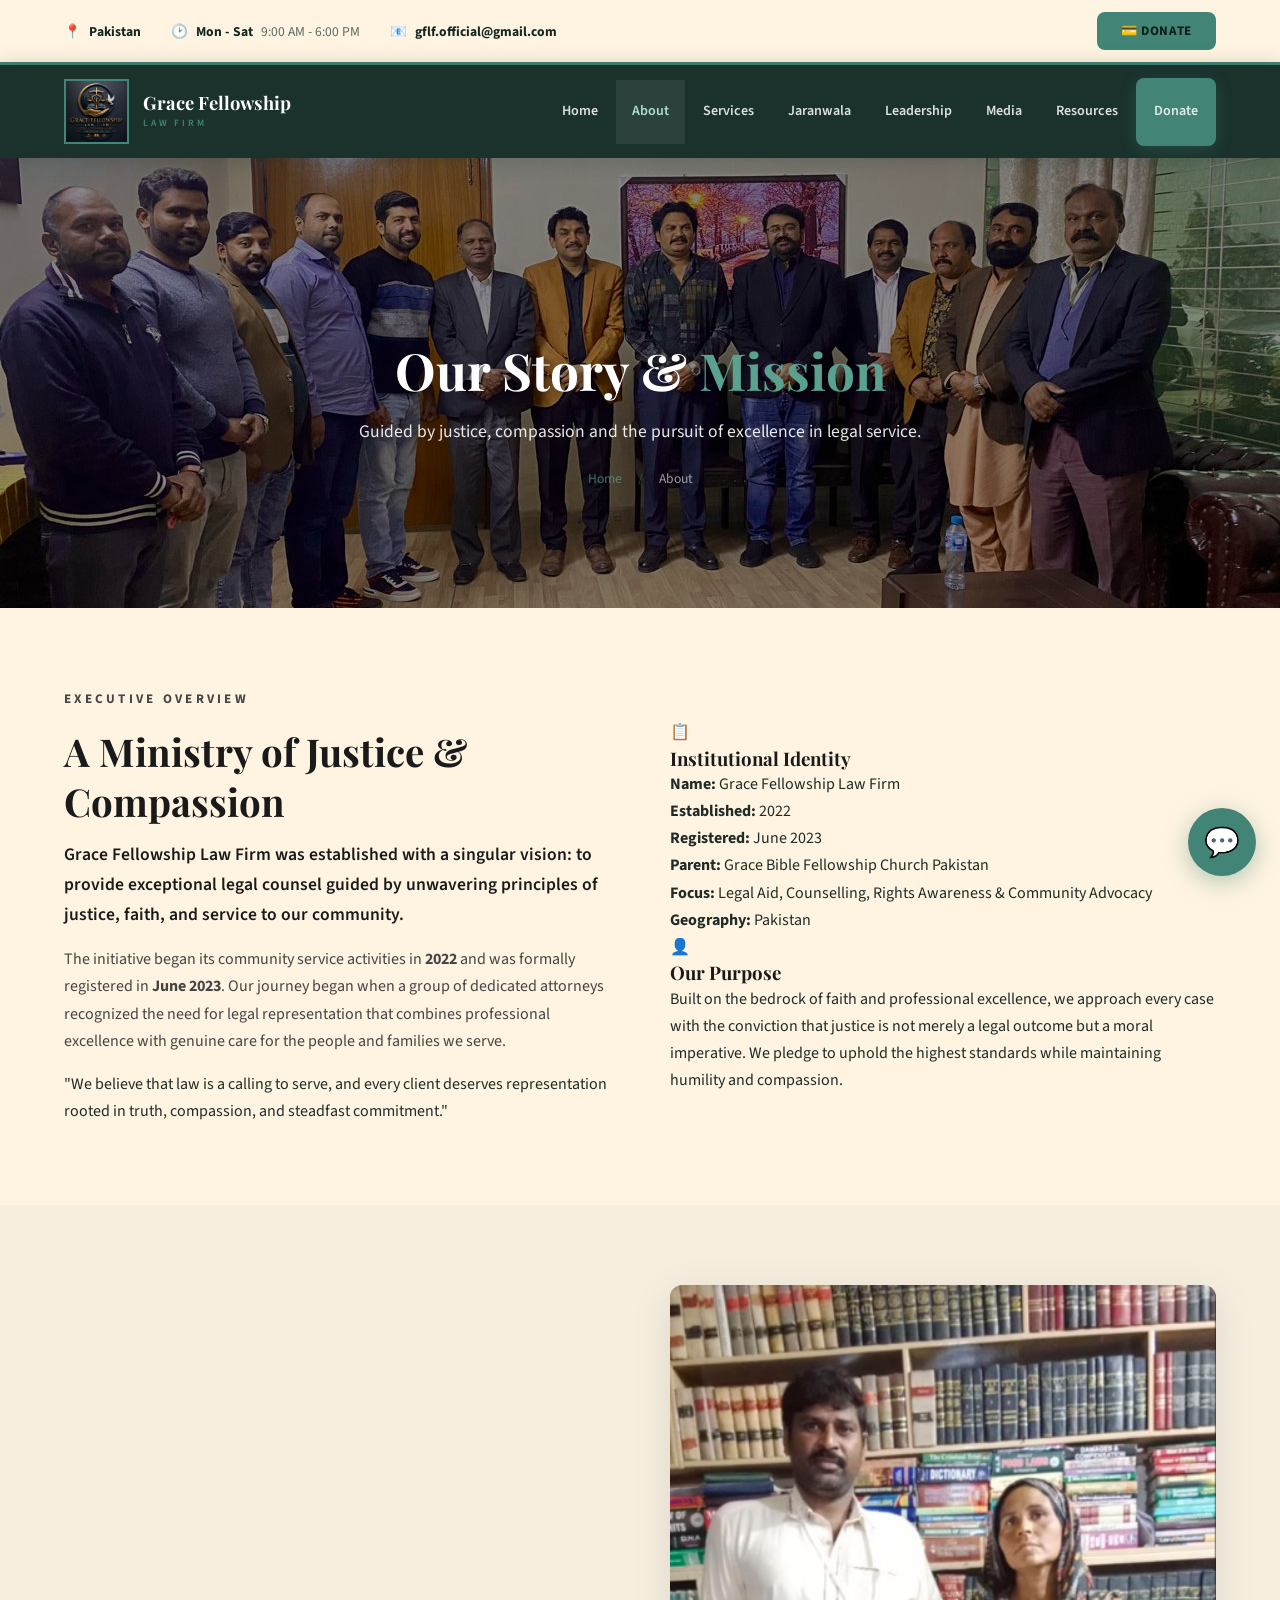
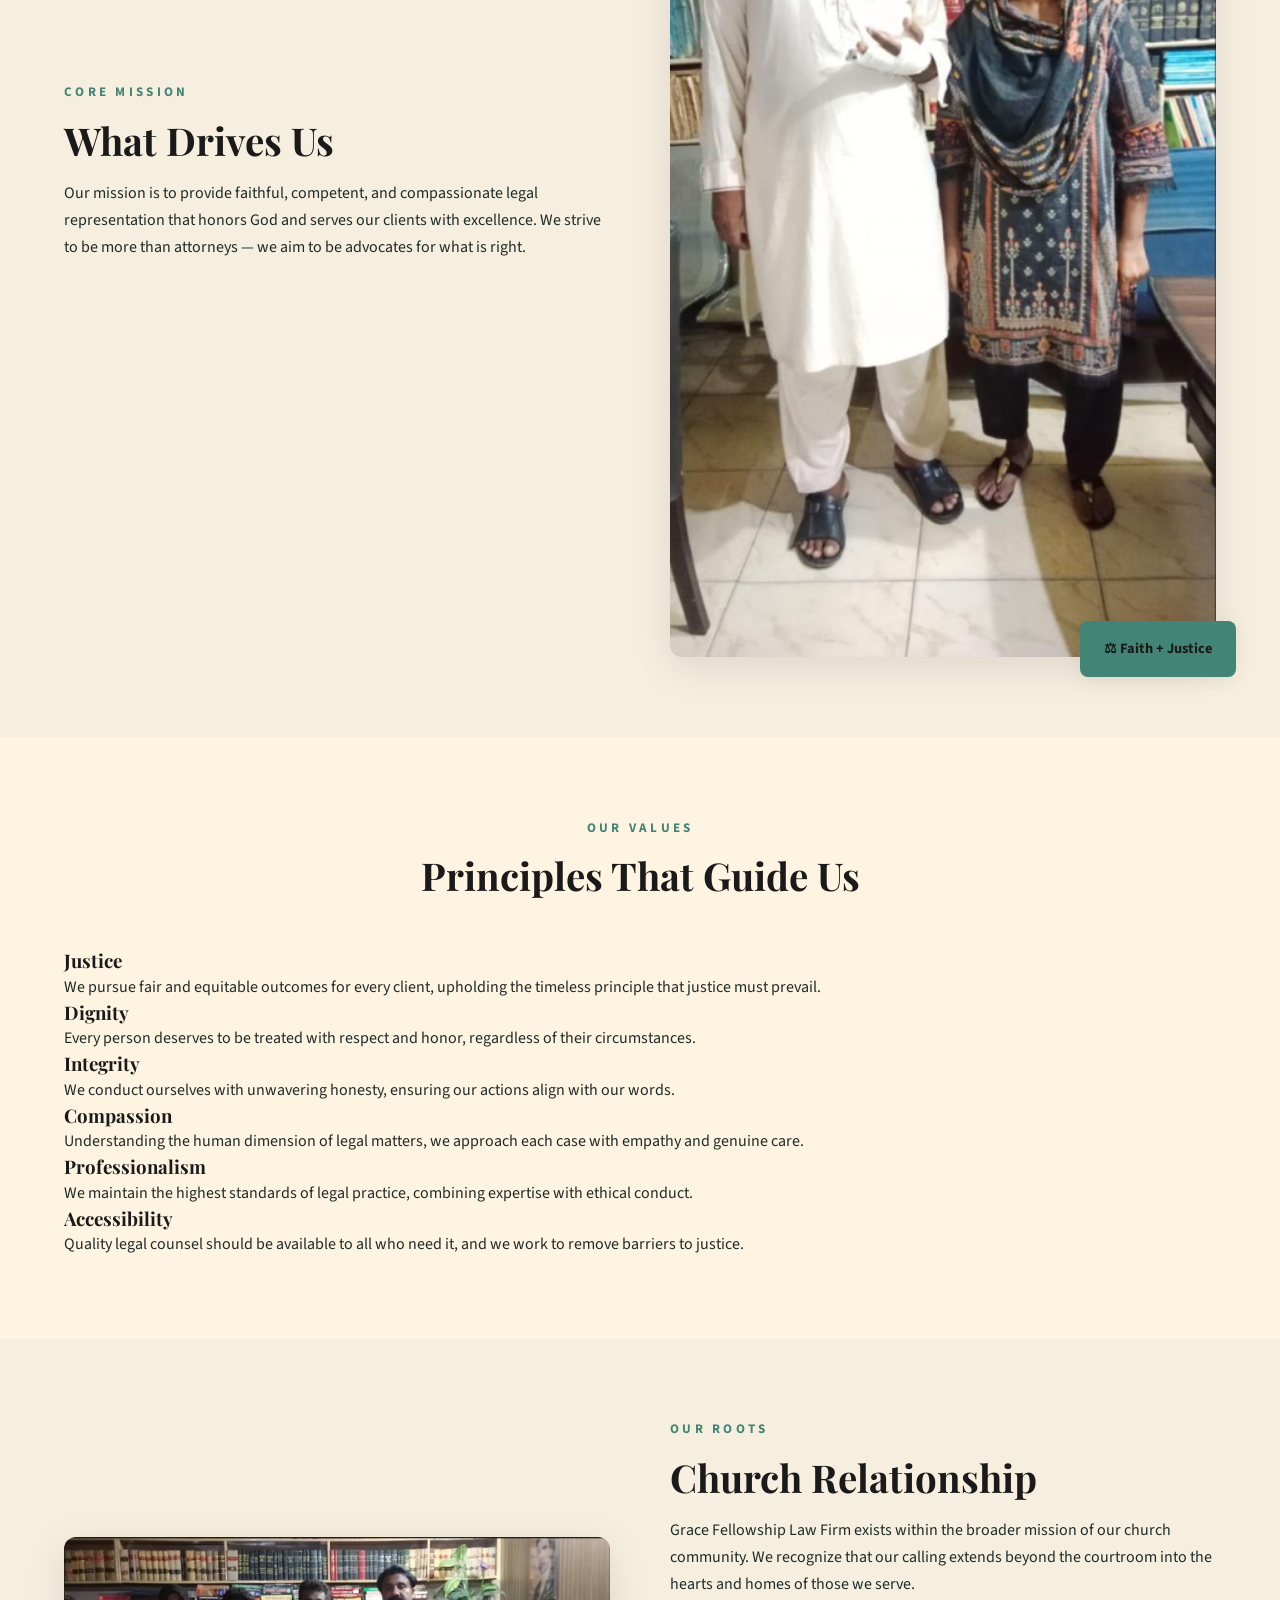
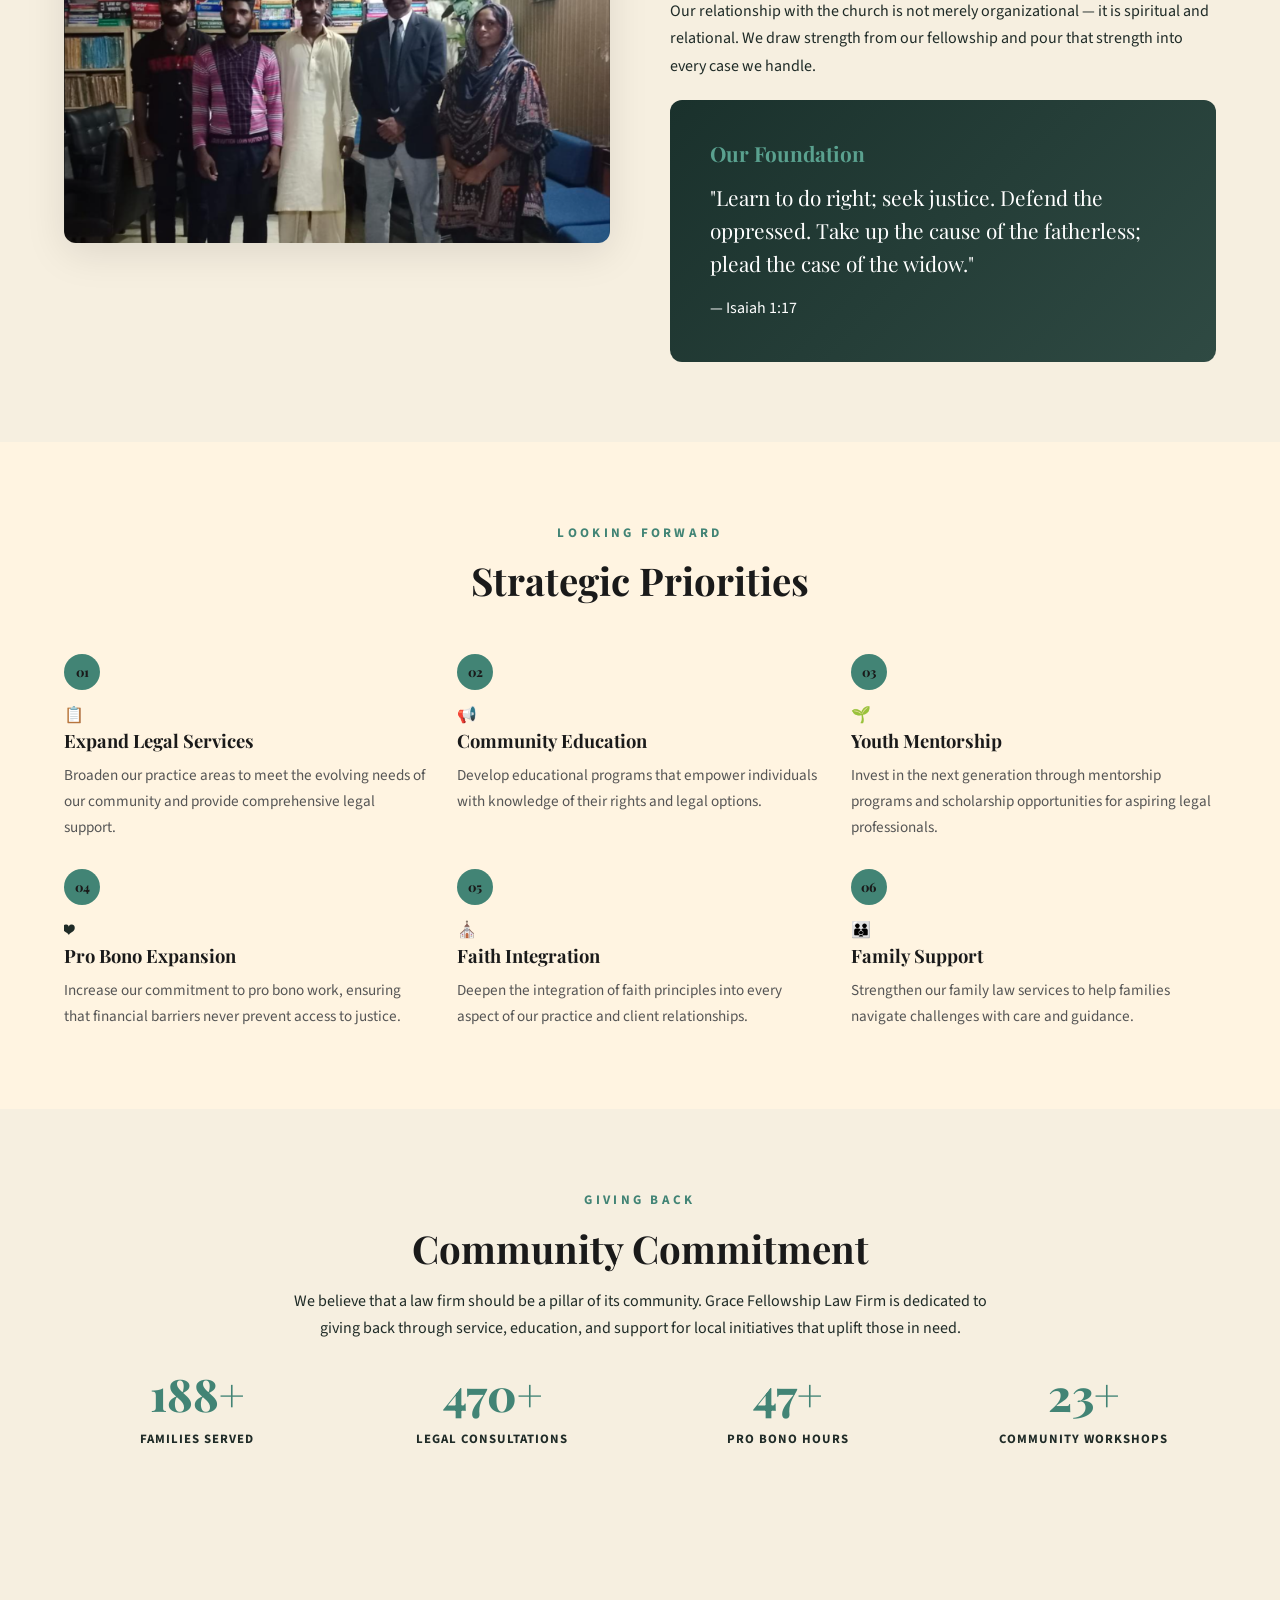
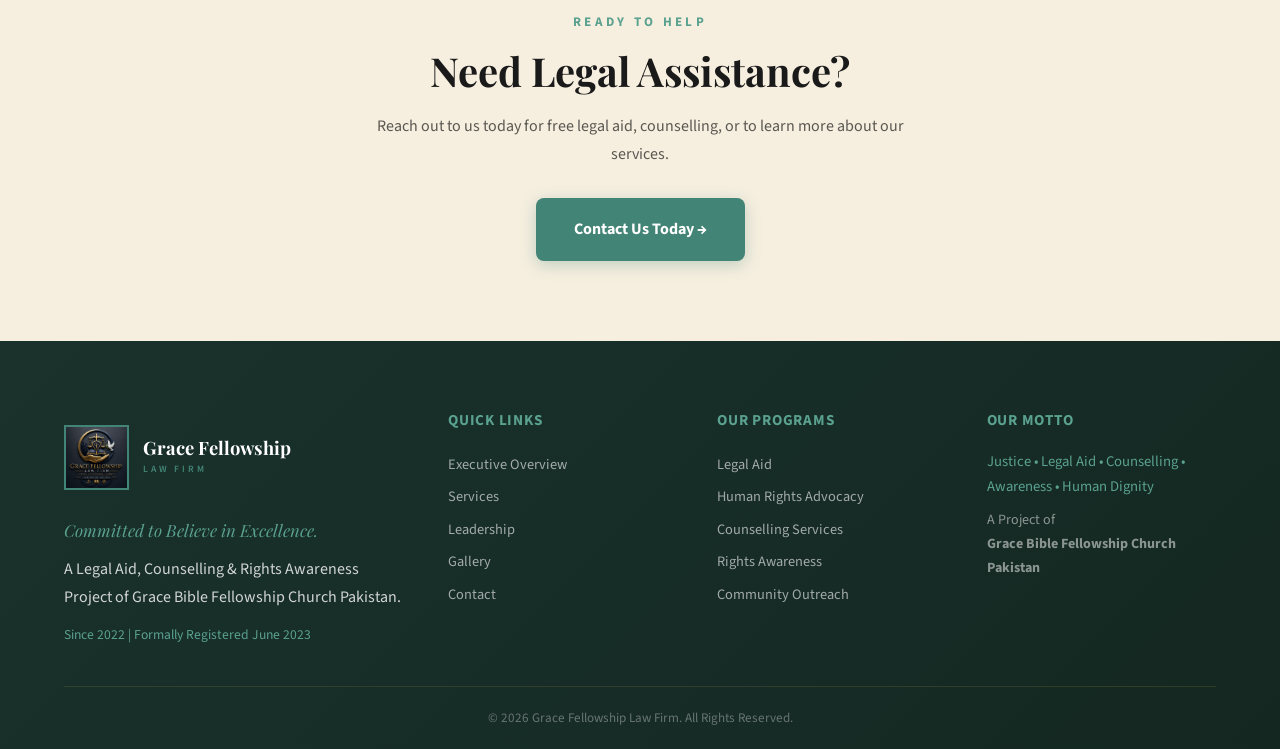
==== commit 82372d12: "Add Legal Resources page with official Pakistan legal sources" ====
--- a/about.html
+++ b/about.html
@@ -28,7 +28,7 @@
   <div class="container nav-inner">
     <a href="index.html" class="brand"><img src="images/Logo.png" alt="GFLF Logo" class="brand-mark" style="height:65px;border:2px solid #428475"><div class="brand-text"><strong>Grace Fellowship</strong><span>Law Firm</span></div></a>
     <nav class="nav-links" id="navLinks">
-      <a href="index.html">Home</a><a href="about.html" class="active">About</a><a href="services.html">Services</a><a href="jaranwala.html">Jaranwala</a><a href="leadership.html">Leadership</a><a href="gallery.html">Media</a><a href="donate.html" class="btn btn-gold btn-sm">Donate</a>
+      <a href="index.html">Home</a><a href="about.html" class="active">About</a><a href="services.html">Services</a><a href="jaranwala.html">Jaranwala</a><a href="leadership.html">Leadership</a><a href="gallery.html">Media</a><a href="resources.html">Resources</a><a href="donate.html" class="btn btn-gold btn-sm">Donate</a>
     </nav>
     <button class="hamburger" id="hamburger" aria-label="Menu"><span></span><span></span><span></span></button>
   </div>
--- a/styles.css
+++ b/styles.css
@@ -152,6 +152,15 @@
 .stats-band .stat-icon-wrap{background:rgba(137,215,183,.14);border:1px solid rgba(137,215,183,.35);color:var(--sage)}
 .stats-band .stat:hover .stat-icon-wrap{background:var(--sage);color:var(--taupe-deep);border-color:var(--sage)}
 
+/* Resources */
+.resource-card{background:var(--white);border:1px solid var(--sage);border-radius:var(--radius-lg);padding:28px;transition:var(--transition);display:flex;flex-direction:column;gap:12px;position:relative;overflow:hidden}
+.resource-card::before{content:'';position:absolute;top:0;left:0;right:0;height:4px;background:linear-gradient(90deg,var(--gold),var(--taupe))}
+.resource-card:hover{transform:translateY(-4px);box-shadow:var(--shadow);border-color:var(--gold)}
+.resource-card h3{font-size:1.15rem;color:#1a1a1a;margin:0}
+.resource-card p{color:#555;font-size:.95rem;flex:1}
+.resource-card .res-link{display:inline-flex;align-items:center;gap:6px;color:var(--taupe);font-weight:600;font-size:.9rem;text-decoration:none;margin-top:6px;transition:color .3s}
+.resource-card .res-link:hover{color:var(--gold)}
+
 /* Cards Grid */
 .cards-grid{display:grid;grid-template-columns:repeat(auto-fit,minmax(320px,1fr));gap:28px}
 .service-card{background:transparent;border:none;border-radius:var(--radius-lg);overflow:hidden;transition:var(--transition)}
@@ -219,7 +228,7 @@
 .gallery-item{position:relative;border-radius:var(--radius);overflow:hidden;cursor:pointer;border:1px solid var(--sage)}
 .gallery-item img{width:100%;height:100%;object-fit:cover;display:block;transition:transform .5s}
 .gallery-item:hover img{transform:scale(1.08)}
-.gallery-overlay{position:absolute;inset:0;background:linear-gradient(to top,rgba(61,0,16,.85),transparent 60%);display:flex;flex-direction:column;justify-content:flex-end;padding:16px;opacity:0;transition:opacity .4s}
+.gallery-overlay{position:absolute;inset:0;background:linear-gradient(to top,rgba(26,49,44,.85),transparent 60%);display:flex;flex-direction:column;justify-content:flex-end;padding:16px;opacity:0;transition:opacity .4s}
 .gallery-item:hover .gallery-overlay{opacity:1}
 .gallery-overlay h4{color:#ffffff;font-size:.95rem;margin-bottom:2px}
 .gallery-overlay p{color:var(--gold-light);font-size:.75rem;text-transform:uppercase;letter-spacing:.06em}
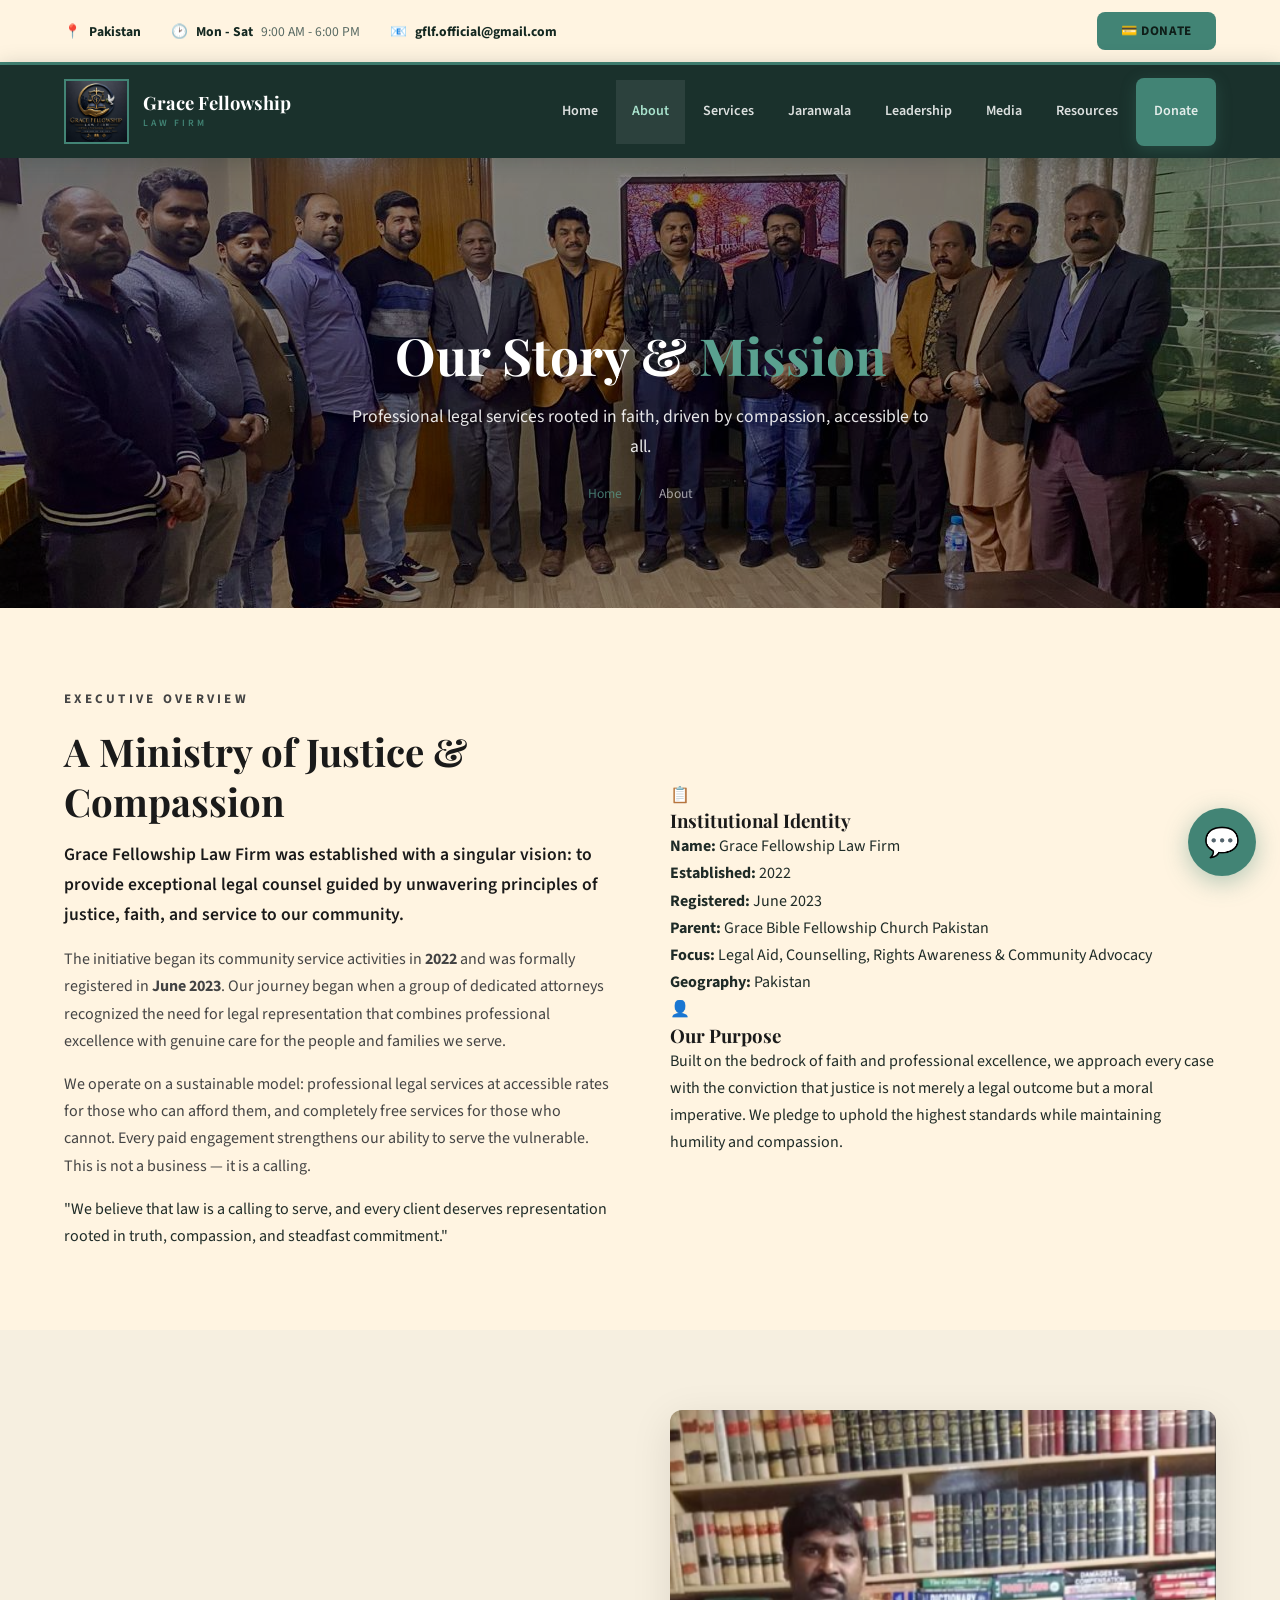
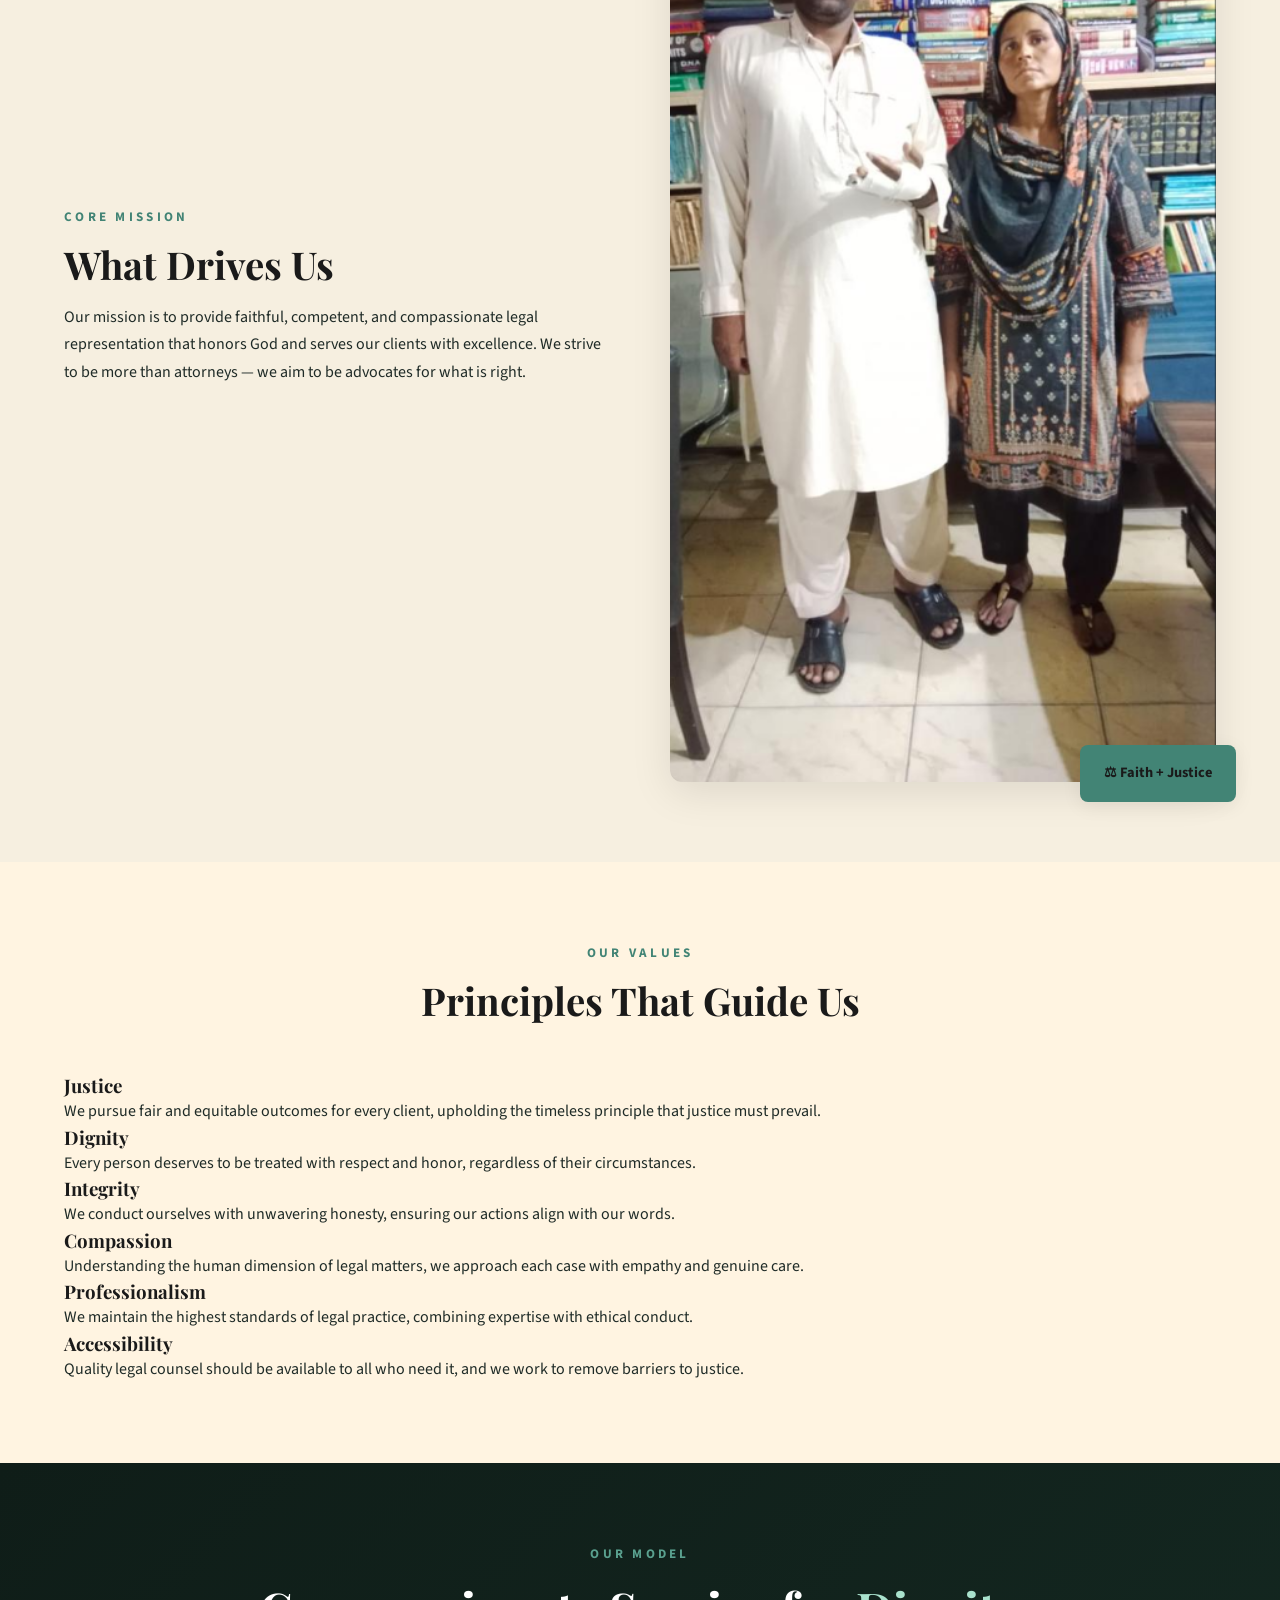
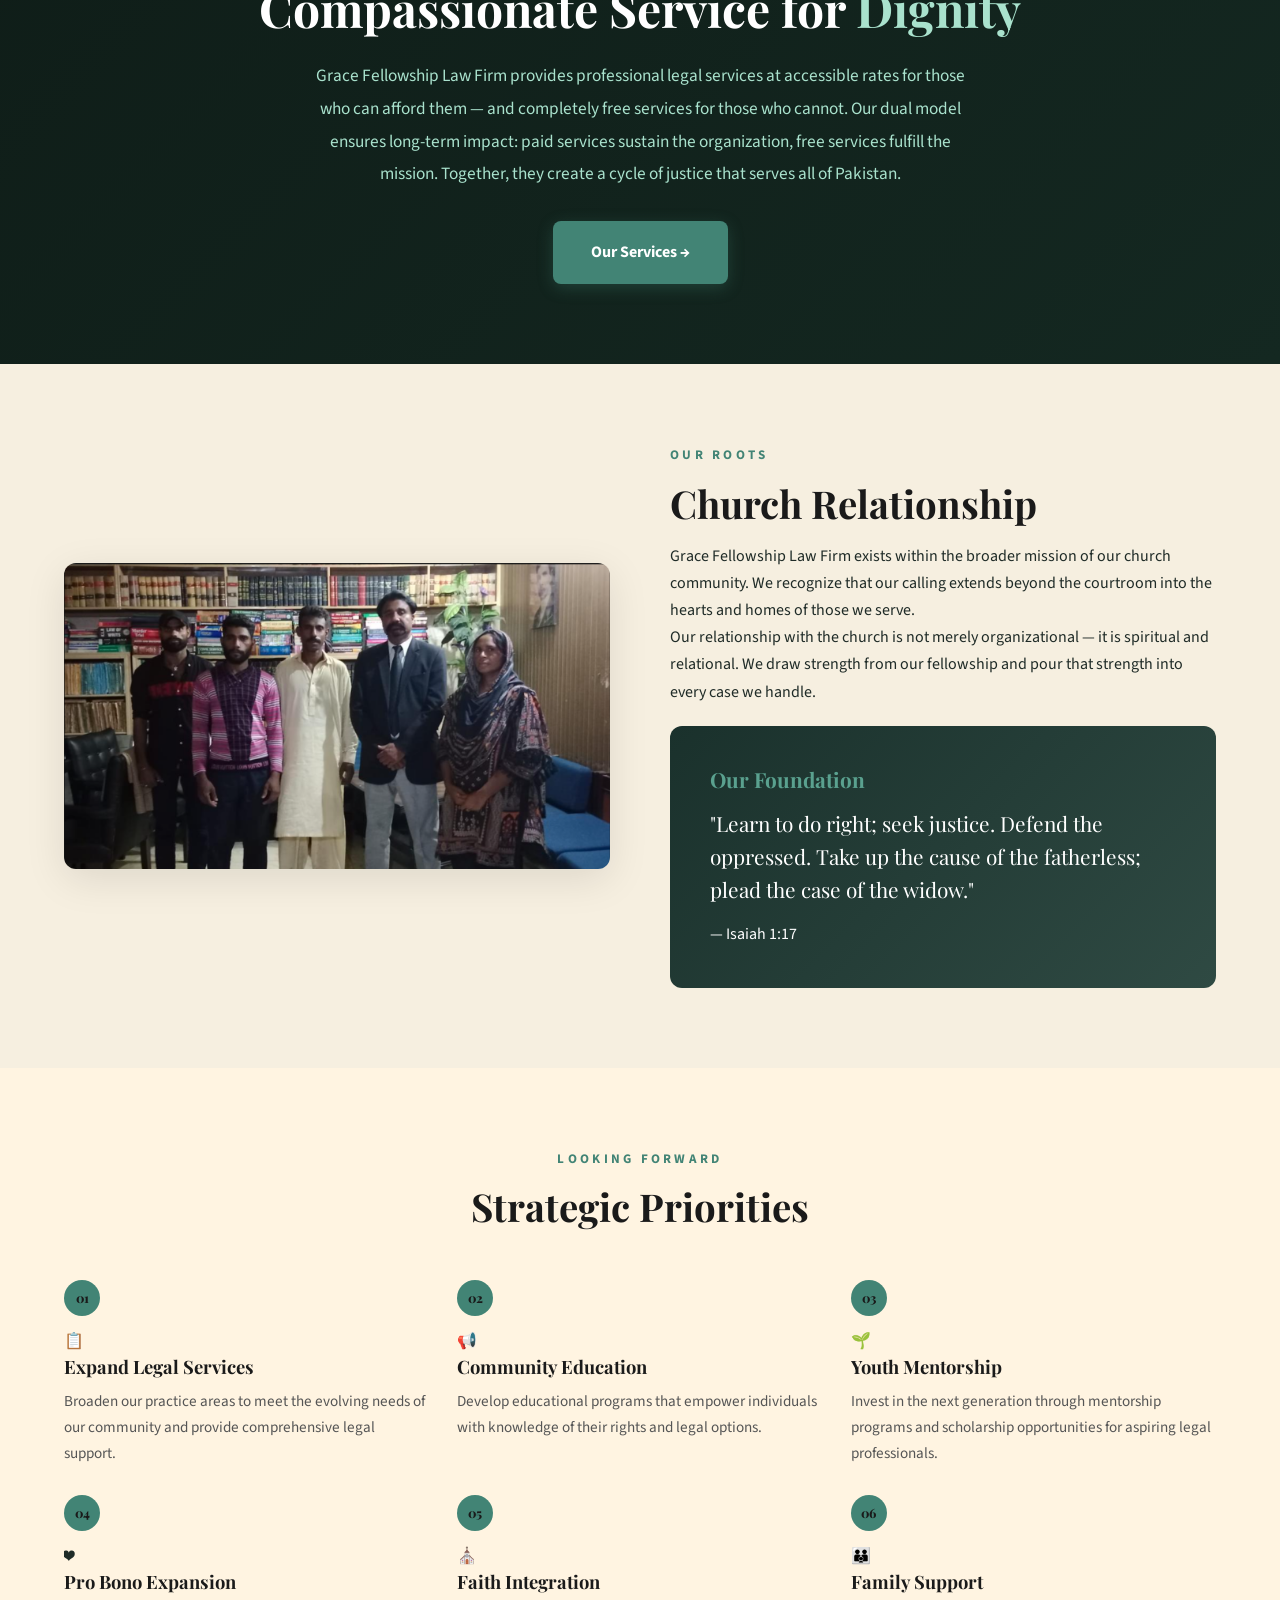
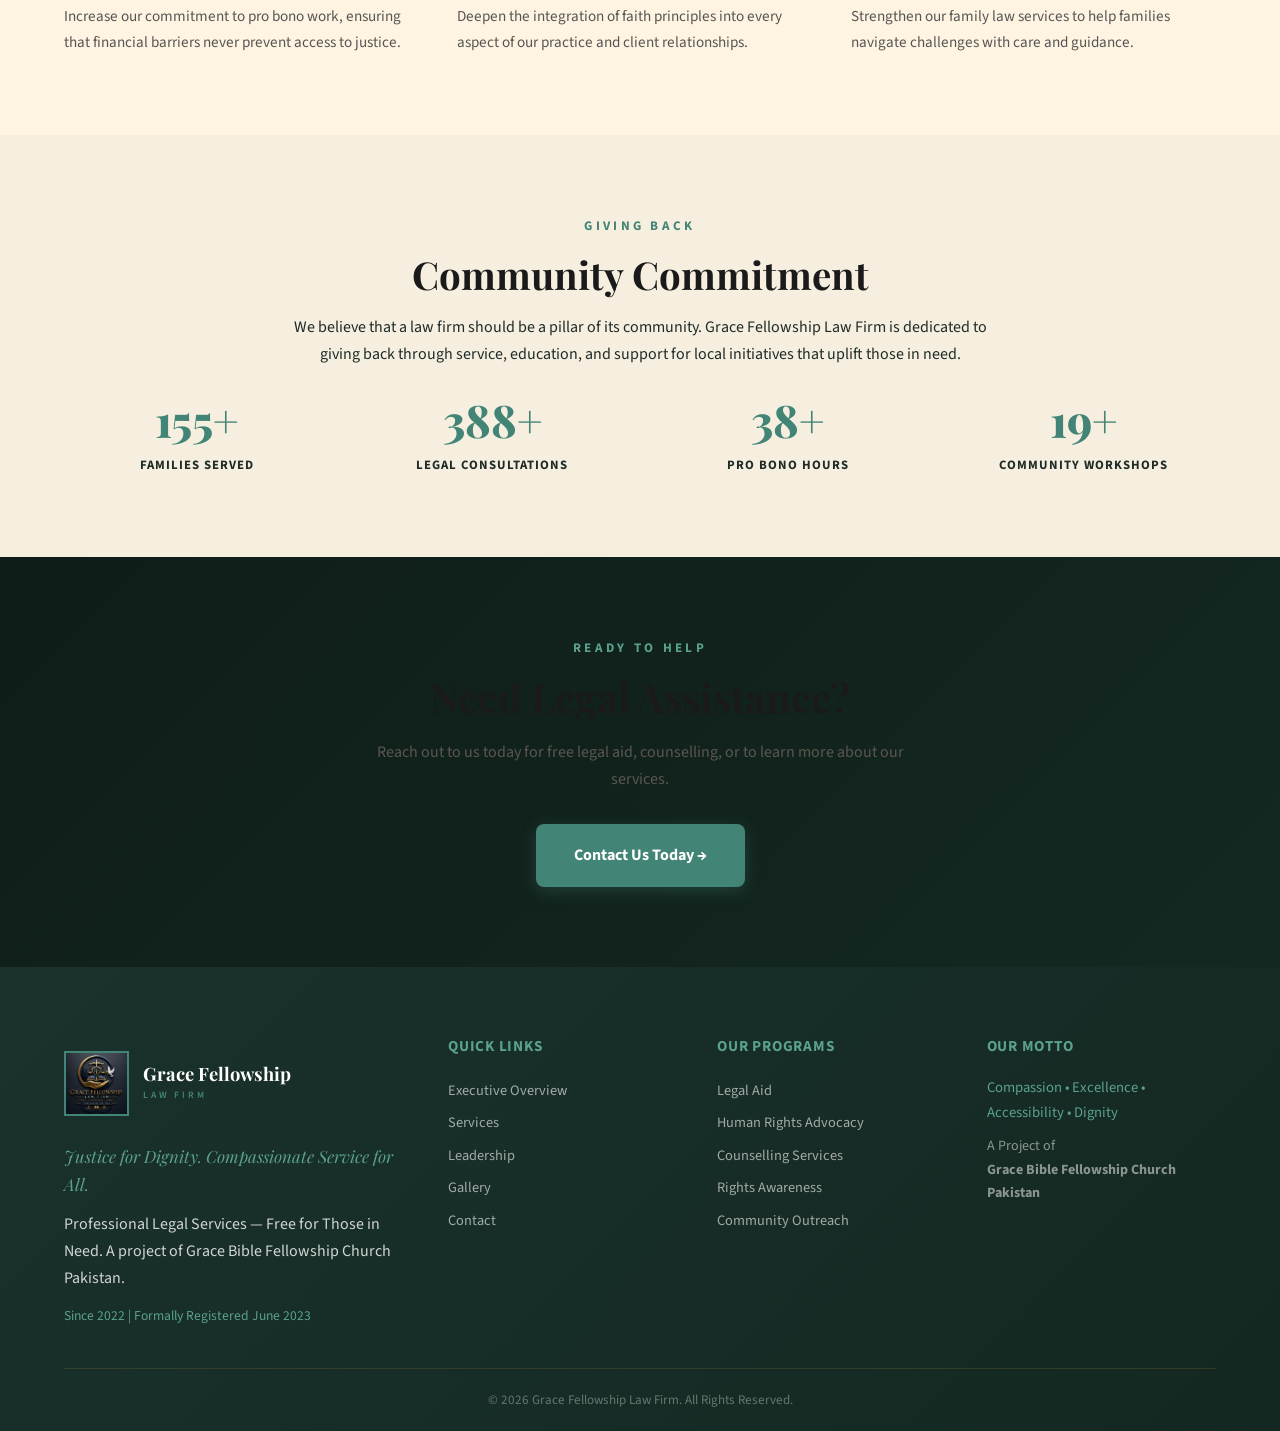
==== commit 265b238c: "Implement brand ideology: Justice for Dignity - dual model messaging, compassionate service for all" ====
--- a/about.html
+++ b/about.html
@@ -37,7 +37,7 @@
 <section class="page-hero" style="background-image:url('images/Banner.jpeg');background-size:cover;background-position:center">
   <div class="container">
     <h1>Our Story &amp; <em>Mission</em></h1>
-    <p class="hero-sub">Guided by justice, compassion and the pursuit of excellence in legal service.</p>
+    <p class="hero-sub">Professional legal services rooted in faith, driven by compassion, accessible to all.</p>
     <div class="hero-breadcrumb"><a href="index.html">Home</a><span class="sep">/</span><span>About</span></div>
   </div>
 </section>
@@ -49,6 +49,7 @@
       <h2 class="section-title">A Ministry of Justice &amp; Compassion</h2>
       <p class="lead">Grace Fellowship Law Firm was established with a singular vision: to provide exceptional legal counsel guided by unwavering principles of justice, faith, and service to our community.</p>
       <p>The initiative began its community service activities in <strong>2022</strong> and was formally registered in <strong>June 2023</strong>. Our journey began when a group of dedicated attorneys recognized the need for legal representation that combines professional excellence with genuine care for the people and families we serve.</p>
+      <p>We operate on a sustainable model: professional legal services at accessible rates for those who can afford them, and completely free services for those who cannot. Every paid engagement strengthens our ability to serve the vulnerable. This is not a business — it is a calling.</p>
       <blockquote>"We believe that law is a calling to serve, and every client deserves representation rooted in truth, compassion, and steadfast commitment."</blockquote>
     </div>
     <div class="about-cards">
@@ -95,6 +96,17 @@
       <div class="value-card reveal"><h3>Compassion</h3><p>Understanding the human dimension of legal matters, we approach each case with empathy and genuine care.</p></div>
       <div class="value-card reveal"><h3>Professionalism</h3><p>We maintain the highest standards of legal practice, combining expertise with ethical conduct.</p></div>
       <div class="value-card reveal"><h3>Accessibility</h3><p>Quality legal counsel should be available to all who need it, and we work to remove barriers to justice.</p></div>
+    </div>
+  </div>
+</section>
+
+<section class="section section-dark" style="text-align:center">
+  <div class="container">
+    <div class="reveal">
+      <p class="section-eyebrow" style="color:var(--gold-light)">Our Model</p>
+      <h2 style="color:var(--white);font-size:clamp(2rem,4vw,3rem);margin-bottom:20px">Compassionate Service for <em style="color:var(--sage-light);font-style:normal">Dignity</em></h2>
+      <p style="color:var(--sage-light);max-width:650px;margin:0 auto 30px;font-size:1.08rem;line-height:1.9">Grace Fellowship Law Firm provides professional legal services at accessible rates for those who can afford them — and completely free services for those who cannot. Our dual model ensures long-term impact: paid services sustain the organization, free services fulfill the mission. Together, they create a cycle of justice that serves all of Pakistan.</p>
+      <a href="services.html" class="btn btn-gold btn-lg">Our Services &rarr;</a>
     </div>
   </div>
 </section>
@@ -164,10 +176,10 @@
 
 <footer class="footer">
   <div class="container footer-grid">
-    <div><div class="brand brand-light"><img src="images/Logo.png" alt="GFLF Logo" class="brand-mark" style="height:65px;border:2px solid #428475"><div class="brand-text"><strong>Grace Fellowship</strong><span>Law Firm</span></div></div><p class="footer-tag">Committed to Believe in Excellence.</p><p>A Legal Aid, Counselling &amp; Rights Awareness Project of Grace Bible Fellowship Church Pakistan.</p><p style="margin-top:12px;color:var(--gold-light);font-size:0.85rem">Since 2022 | Formally Registered June 2023</p></div>
+    <div><div class="brand brand-light"><img src="images/Logo.png" alt="GFLF Logo" class="brand-mark" style="height:65px;border:2px solid #428475"><div class="brand-text"><strong>Grace Fellowship</strong><span>Law Firm</span></div></div><p class="footer-tag">Justice for Dignity. Compassionate Service for All.</p><p>Professional Legal Services — Free for Those in Need. A project of Grace Bible Fellowship Church Pakistan.</p><p style="margin-top:12px;color:var(--gold-light);font-size:0.85rem">Since 2022 | Formally Registered June 2023</p></div>
     <div><h4>Quick Links</h4><a href="about.html">Executive Overview</a><a href="services.html">Services</a><a href="leadership.html">Leadership</a><a href="gallery.html">Gallery</a><a href="contact.html">Contact</a></div>
     <div><h4>Our Programs</h4><a href="services.html">Legal Aid</a><a href="services.html">Human Rights Advocacy</a><a href="services.html">Counselling Services</a><a href="services.html">Rights Awareness</a><a href="services.html">Community Outreach</a></div>
-    <div><h4>Our Motto</h4><p class="footer-motto">Justice &bull; Legal Aid &bull; Counselling &bull; Awareness &bull; Human Dignity</p><p class="footer-church">A Project of<br><strong>Grace Bible Fellowship Church Pakistan</strong></p></div>
+    <div><h4>Our Motto</h4><p class="footer-motto">Compassion &bull; Excellence &bull; Accessibility &bull; Dignity</p><p class="footer-church">A Project of<br><strong>Grace Bible Fellowship Church Pakistan</strong></p></div>
   </div>
   <div class="footer-bottom"><div class="container"><p>&copy; <span id="year"></span> Grace Fellowship Law Firm. All Rights Reserved.</p></div></div>
 </footer>
--- a/styles.css
+++ b/styles.css
@@ -74,8 +74,8 @@
 /* Sections */
 .section{padding:80px 0;position:relative}
 .section-alt{background:#f6efe0}
-.section-dark{background:#f6efe0;color:#1f2b27}
-.section-dark h2,.section-dark h3{color:#1a1208}
+.section-dark{background:linear-gradient(135deg,var(--taupe-deep),var(--taupe-dark));color:var(--white)}
+.section-dark h2,.section-dark h3{color:var(--white)}
 .section-head{text-align:center;max-width:700px;margin:0 auto 48px}
 .section-eyebrow{color:var(--gold);text-transform:uppercase;letter-spacing:.25em;font-weight:700;font-size:.82rem;margin-bottom:12px}
 .section-title{font-size:clamp(1.8rem,3.5vw,2.4rem);margin-bottom:14px}
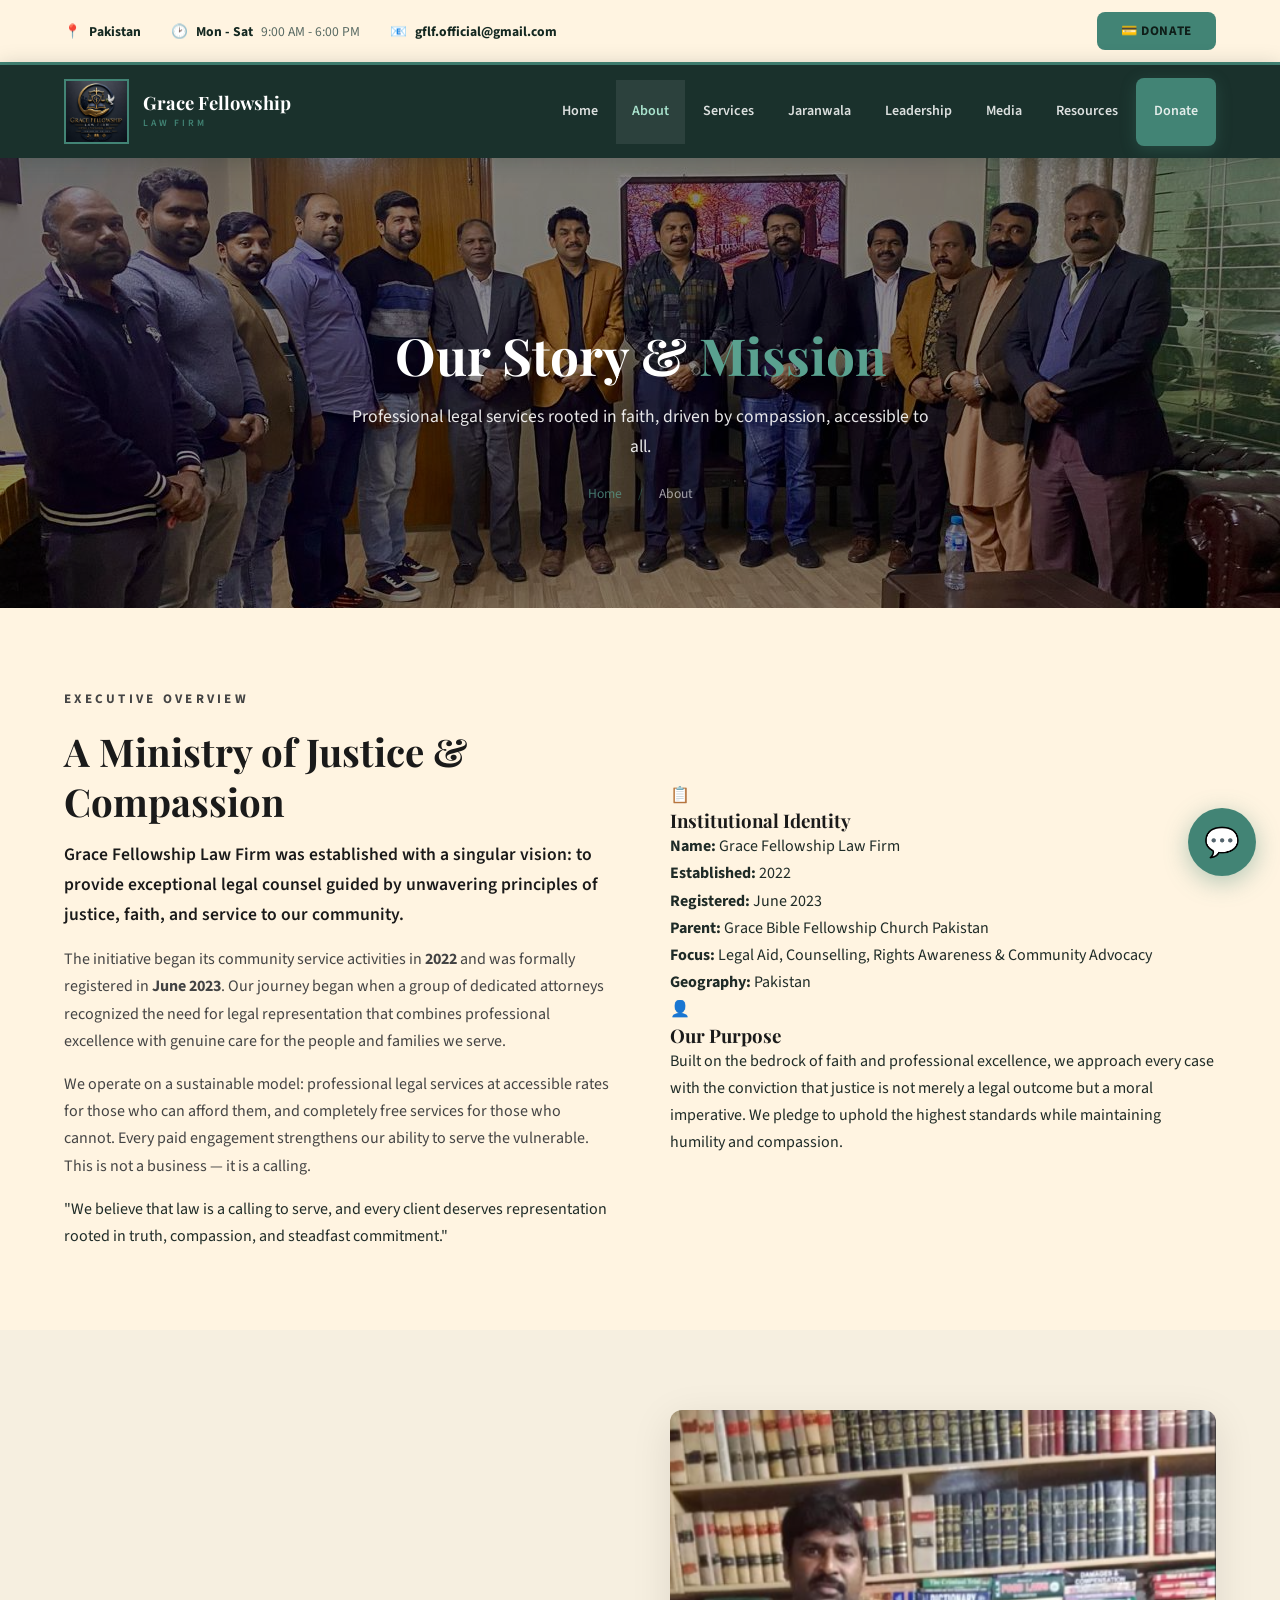
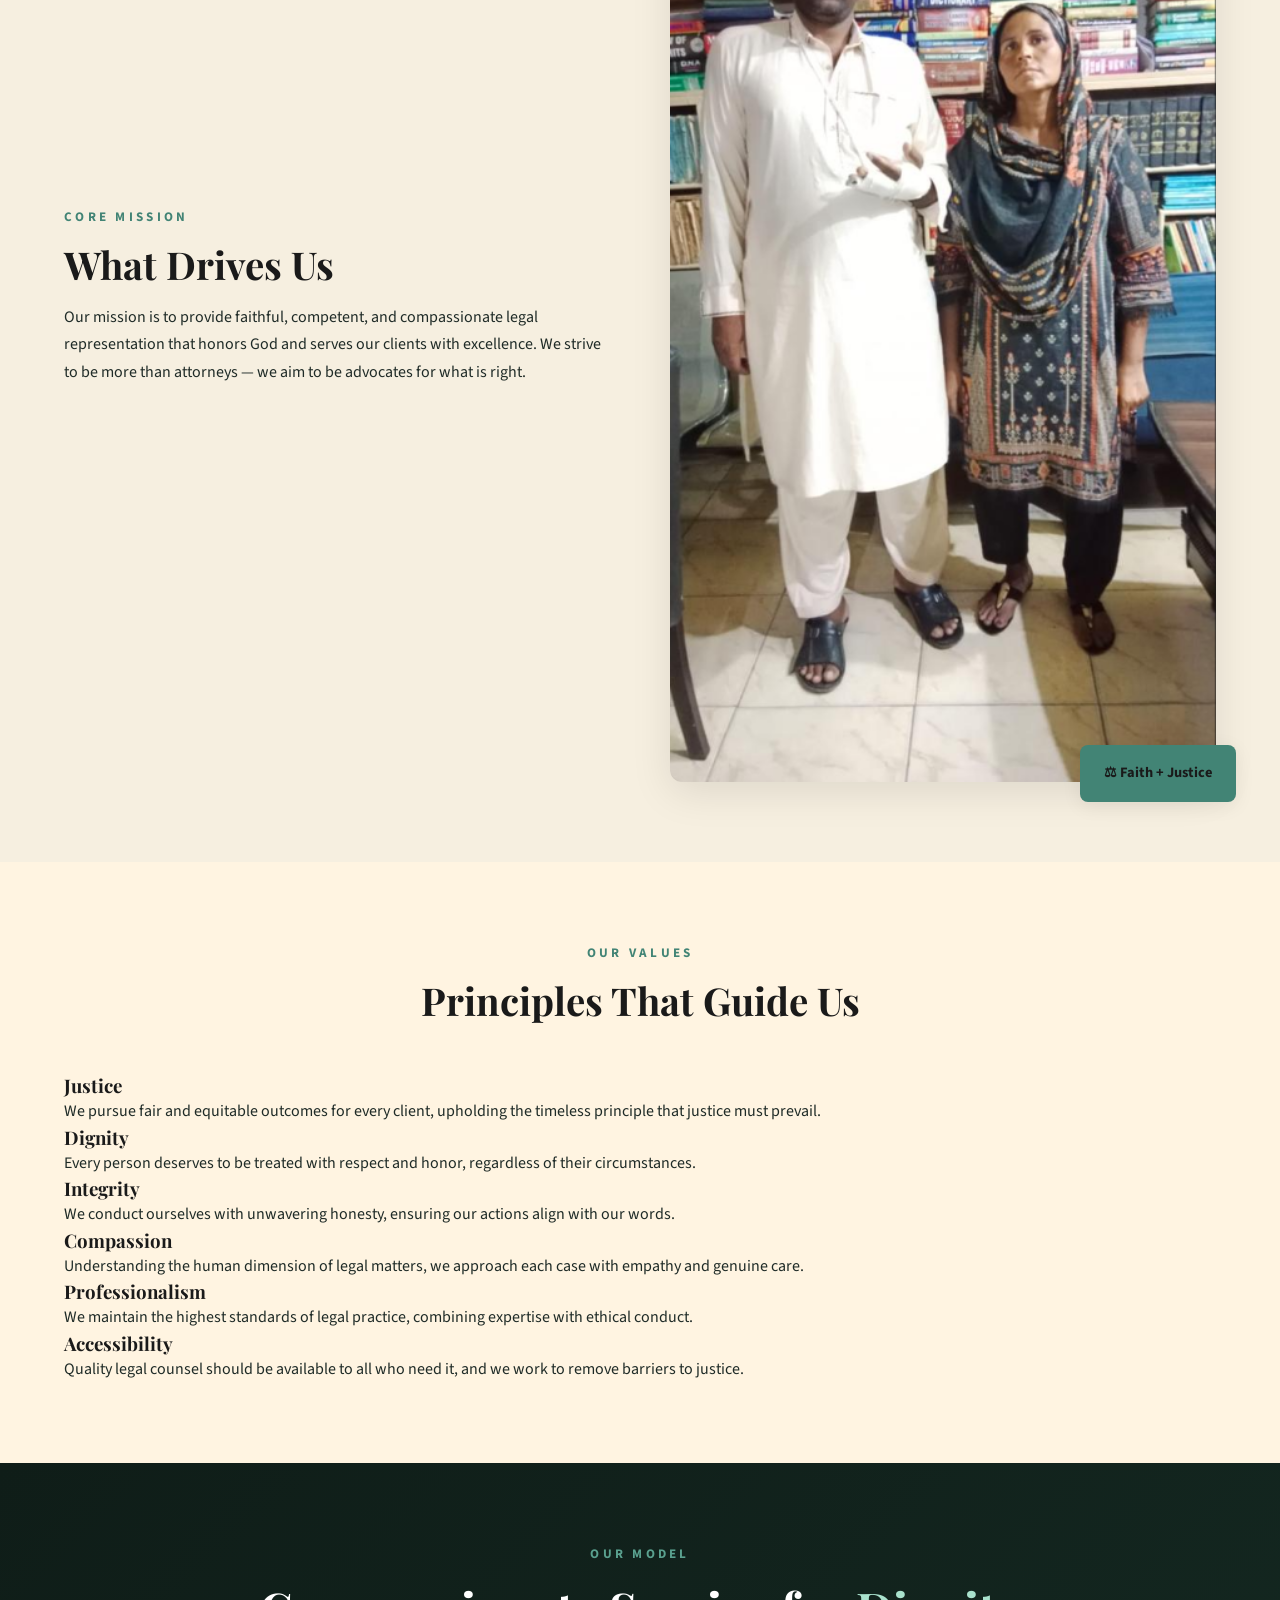
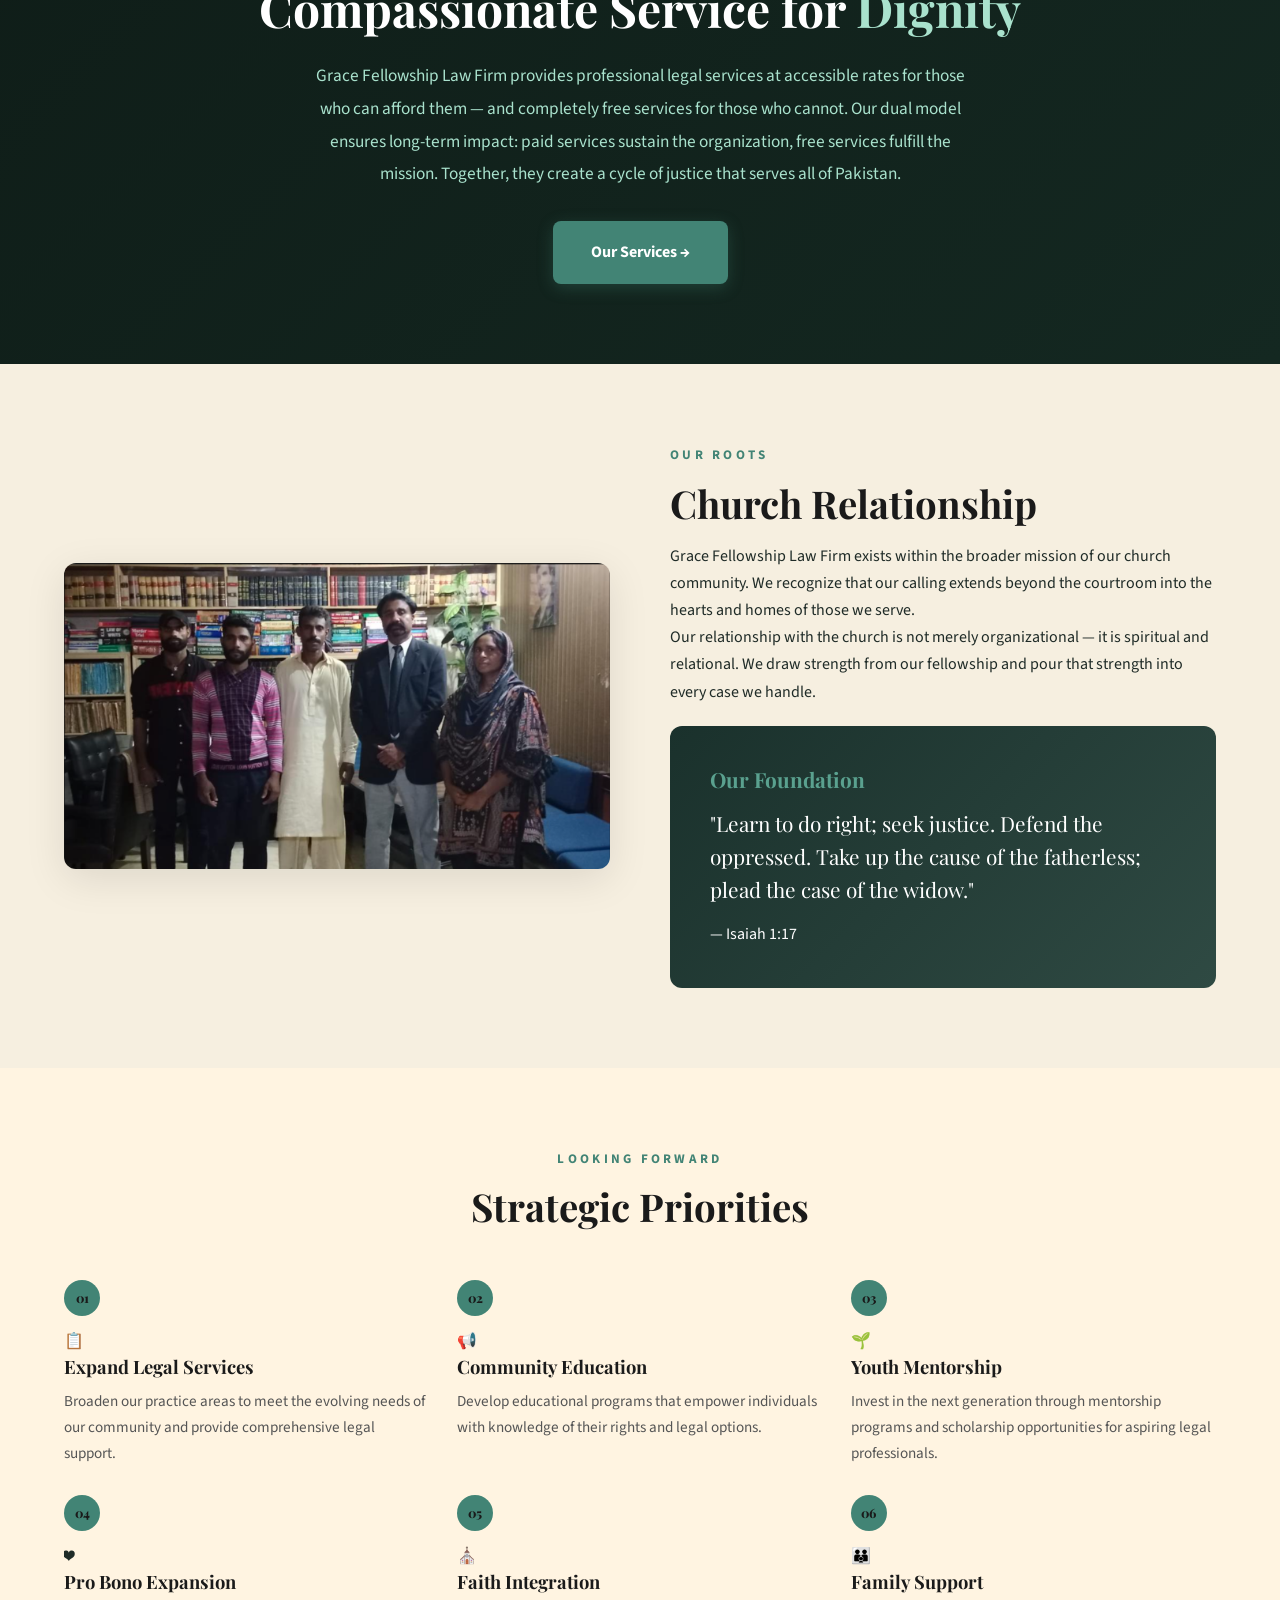
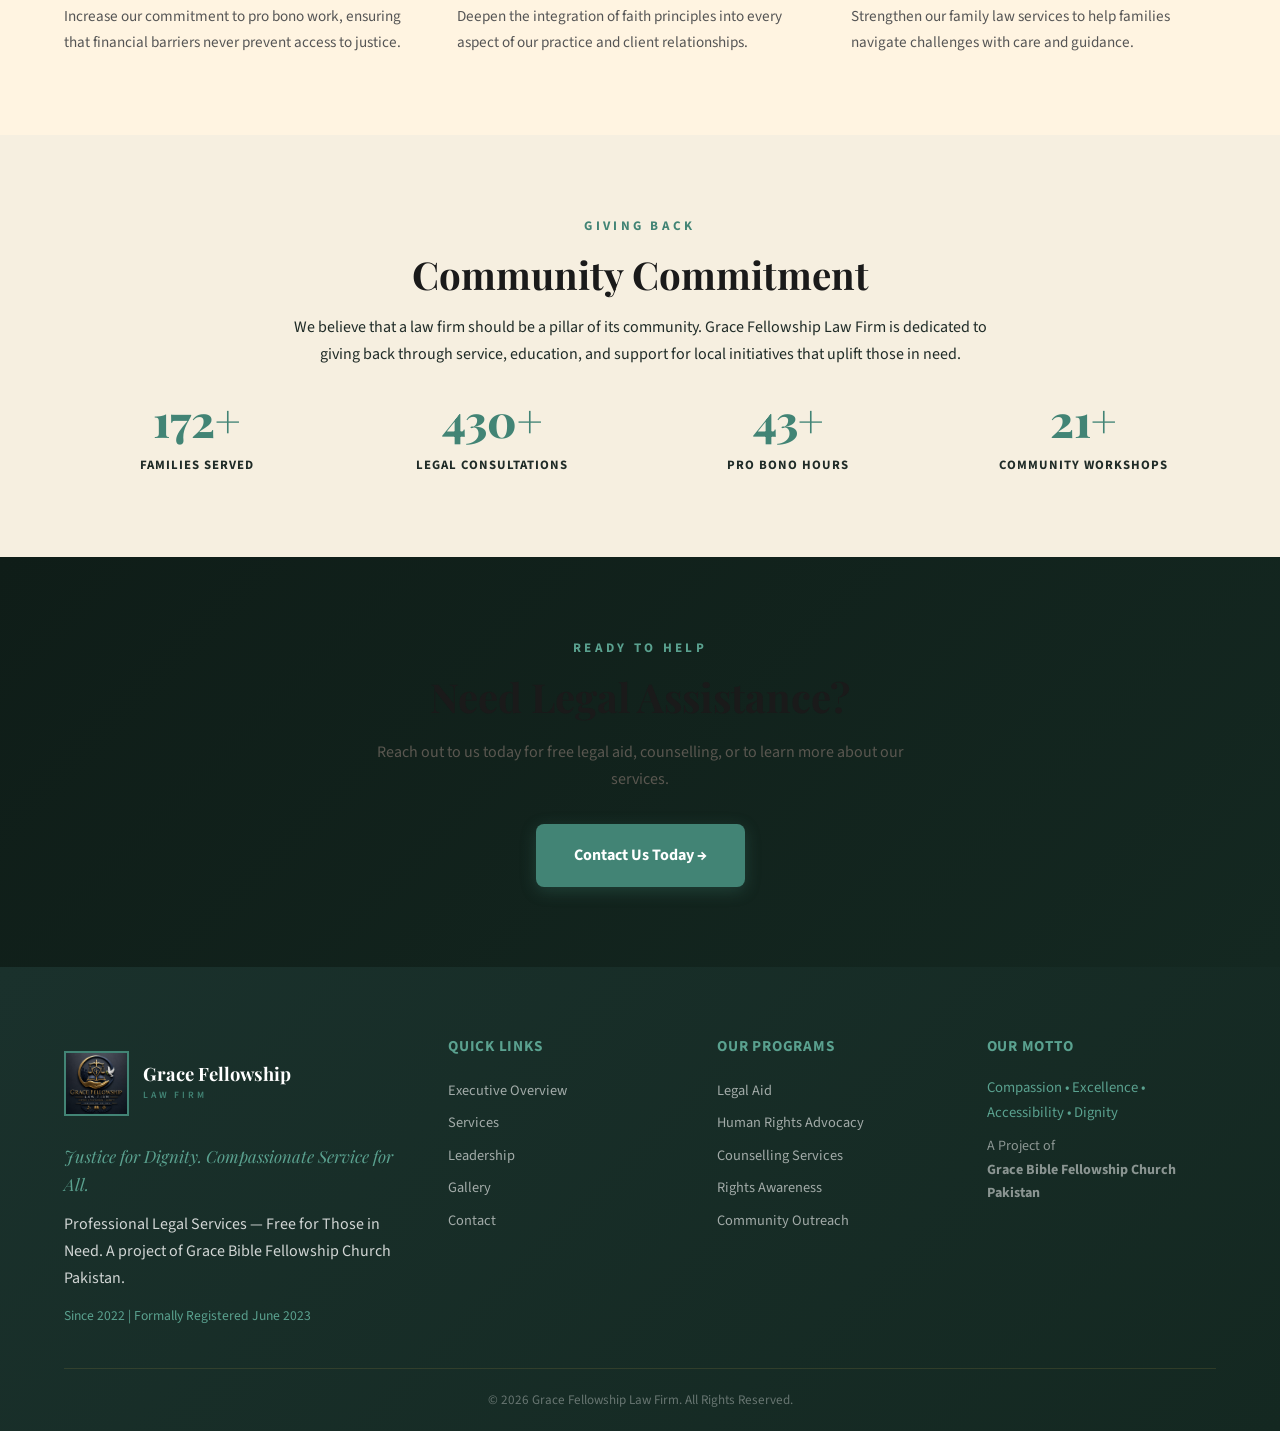
==== commit a8119e31: "Bump cache-busters to v4 across all pages" ====
--- a/about.html
+++ b/about.html
@@ -8,7 +8,7 @@
 <link rel="preconnect" href="https://fonts.googleapis.com">
 <link rel="preconnect" href="https://fonts.gstatic.com" crossorigin>
 <link href="https://fonts.googleapis.com/css2?family=Playfair+Display:wght@500;600;700;800&family=Source+Sans+3:wght@300;400;500;600;700&display=swap" rel="stylesheet">
-<link rel="stylesheet" href="styles.css?v=3">
+<link rel="stylesheet" href="styles.css?v=4">
 </head>
 <body>
 
@@ -184,8 +184,8 @@
   <div class="footer-bottom"><div class="container"><p>&copy; <span id="year"></span> Grace Fellowship Law Firm. All Rights Reserved.</p></div></div>
 </footer>
 <button id="toTop" aria-label="Back to top">&uarr;</button>
-<script src="script.js?v=3"></script>
-<script src="chatbot-widget.js?v=3"></script>
+<script src="script.js?v=4"></script>
+<script src="chatbot-widget.js?v=4"></script>
 
 </body>
 </html>
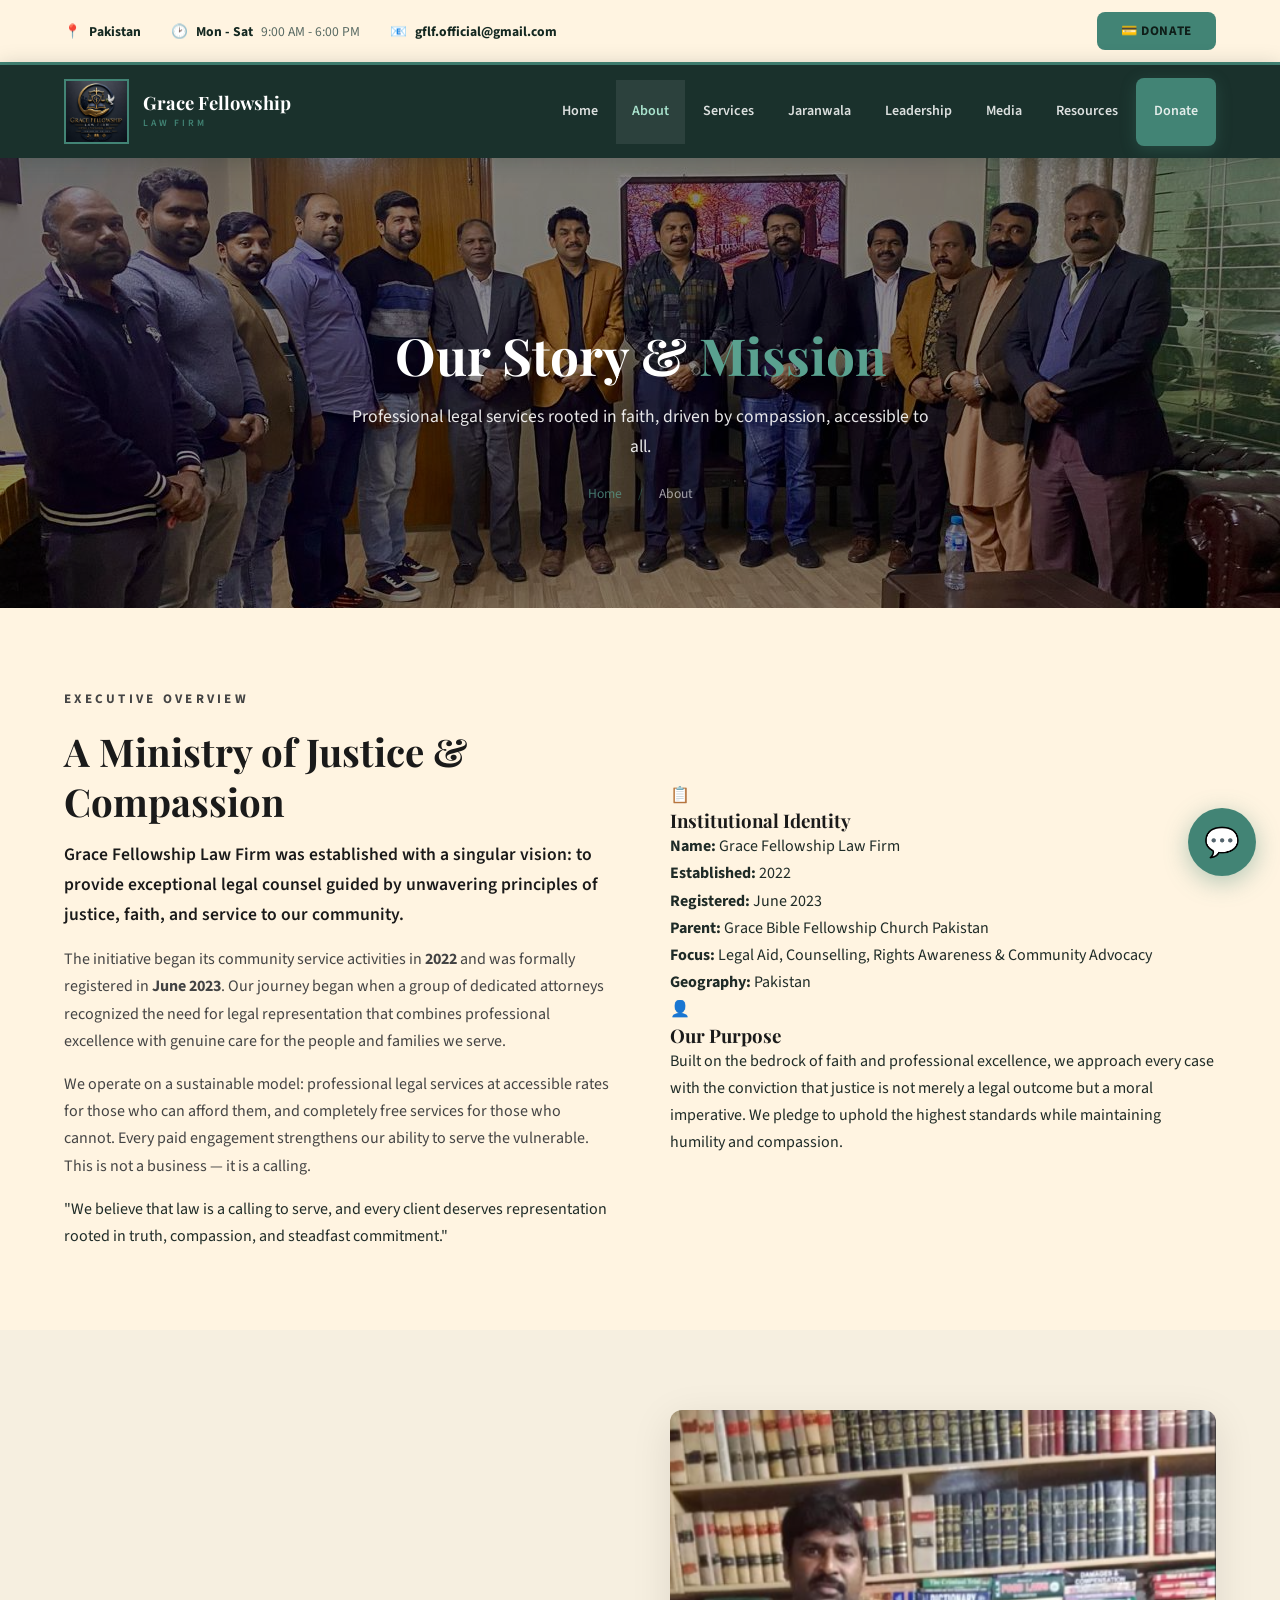
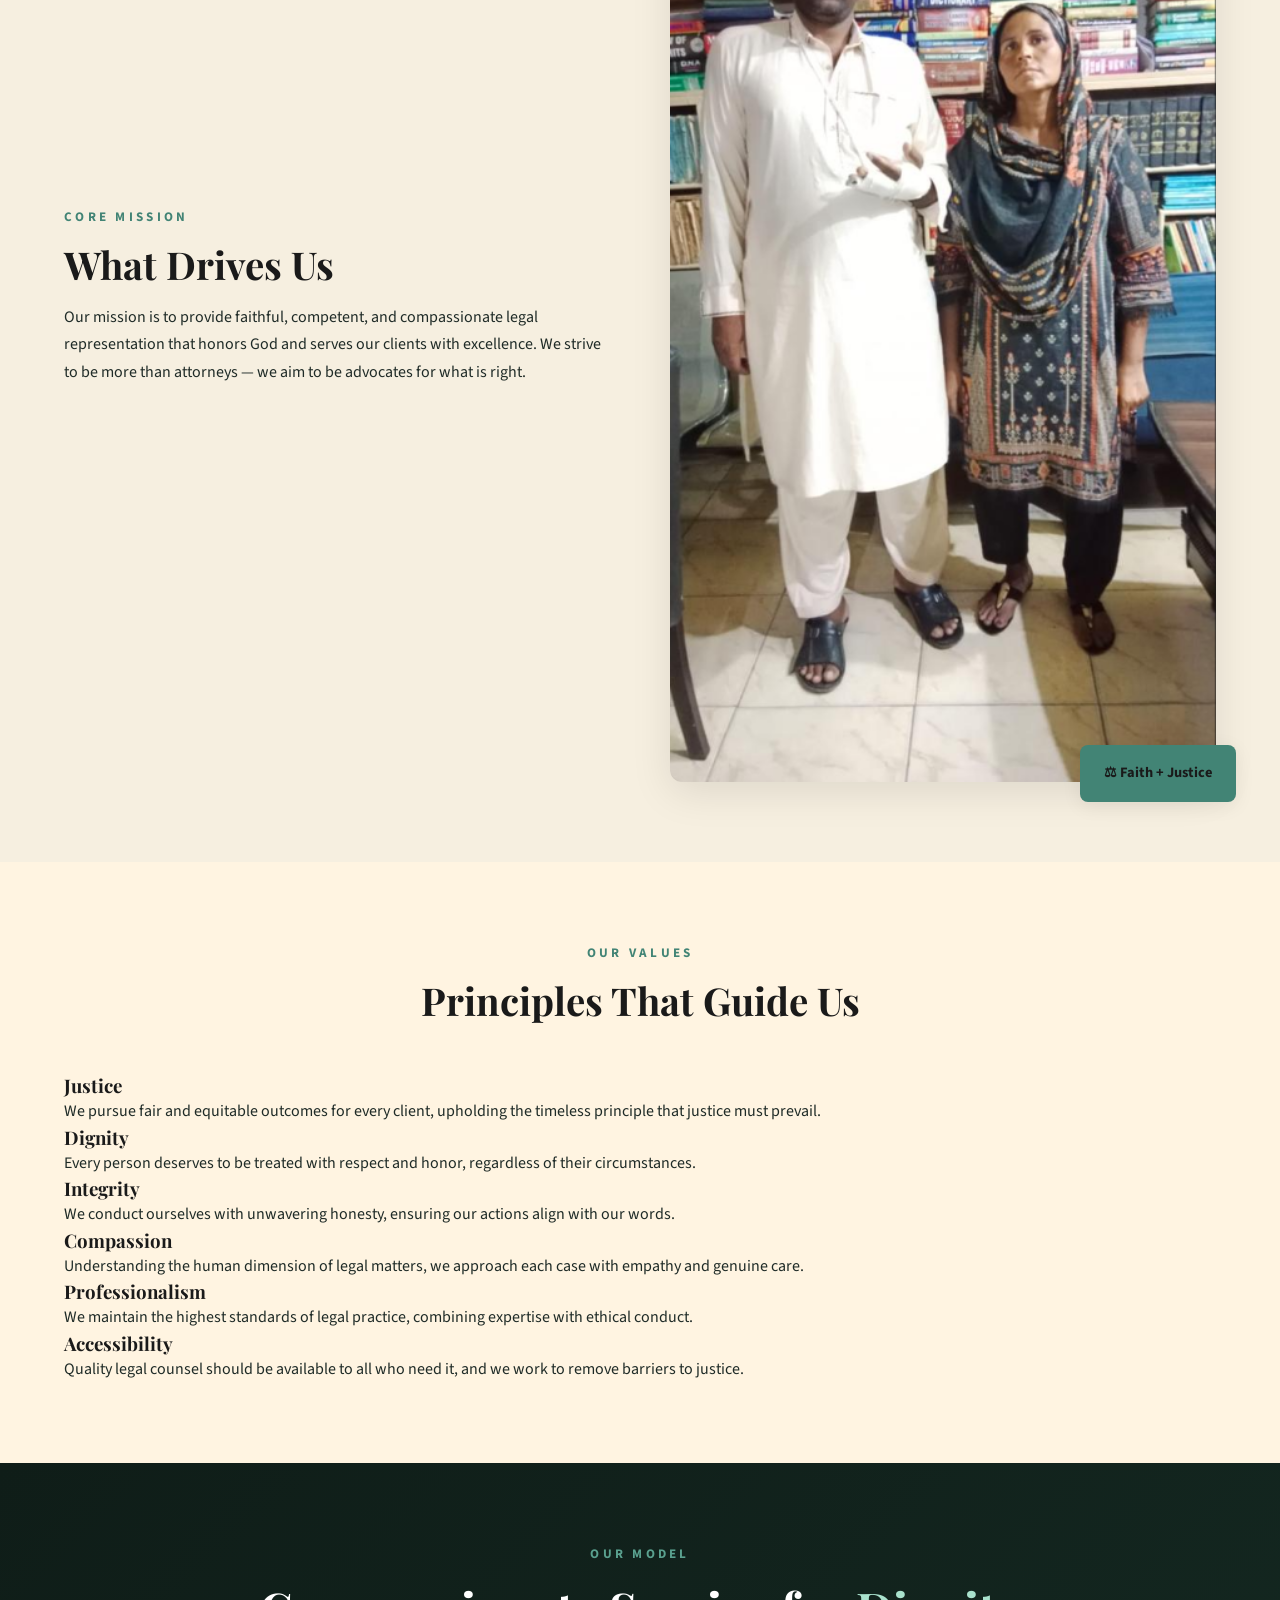
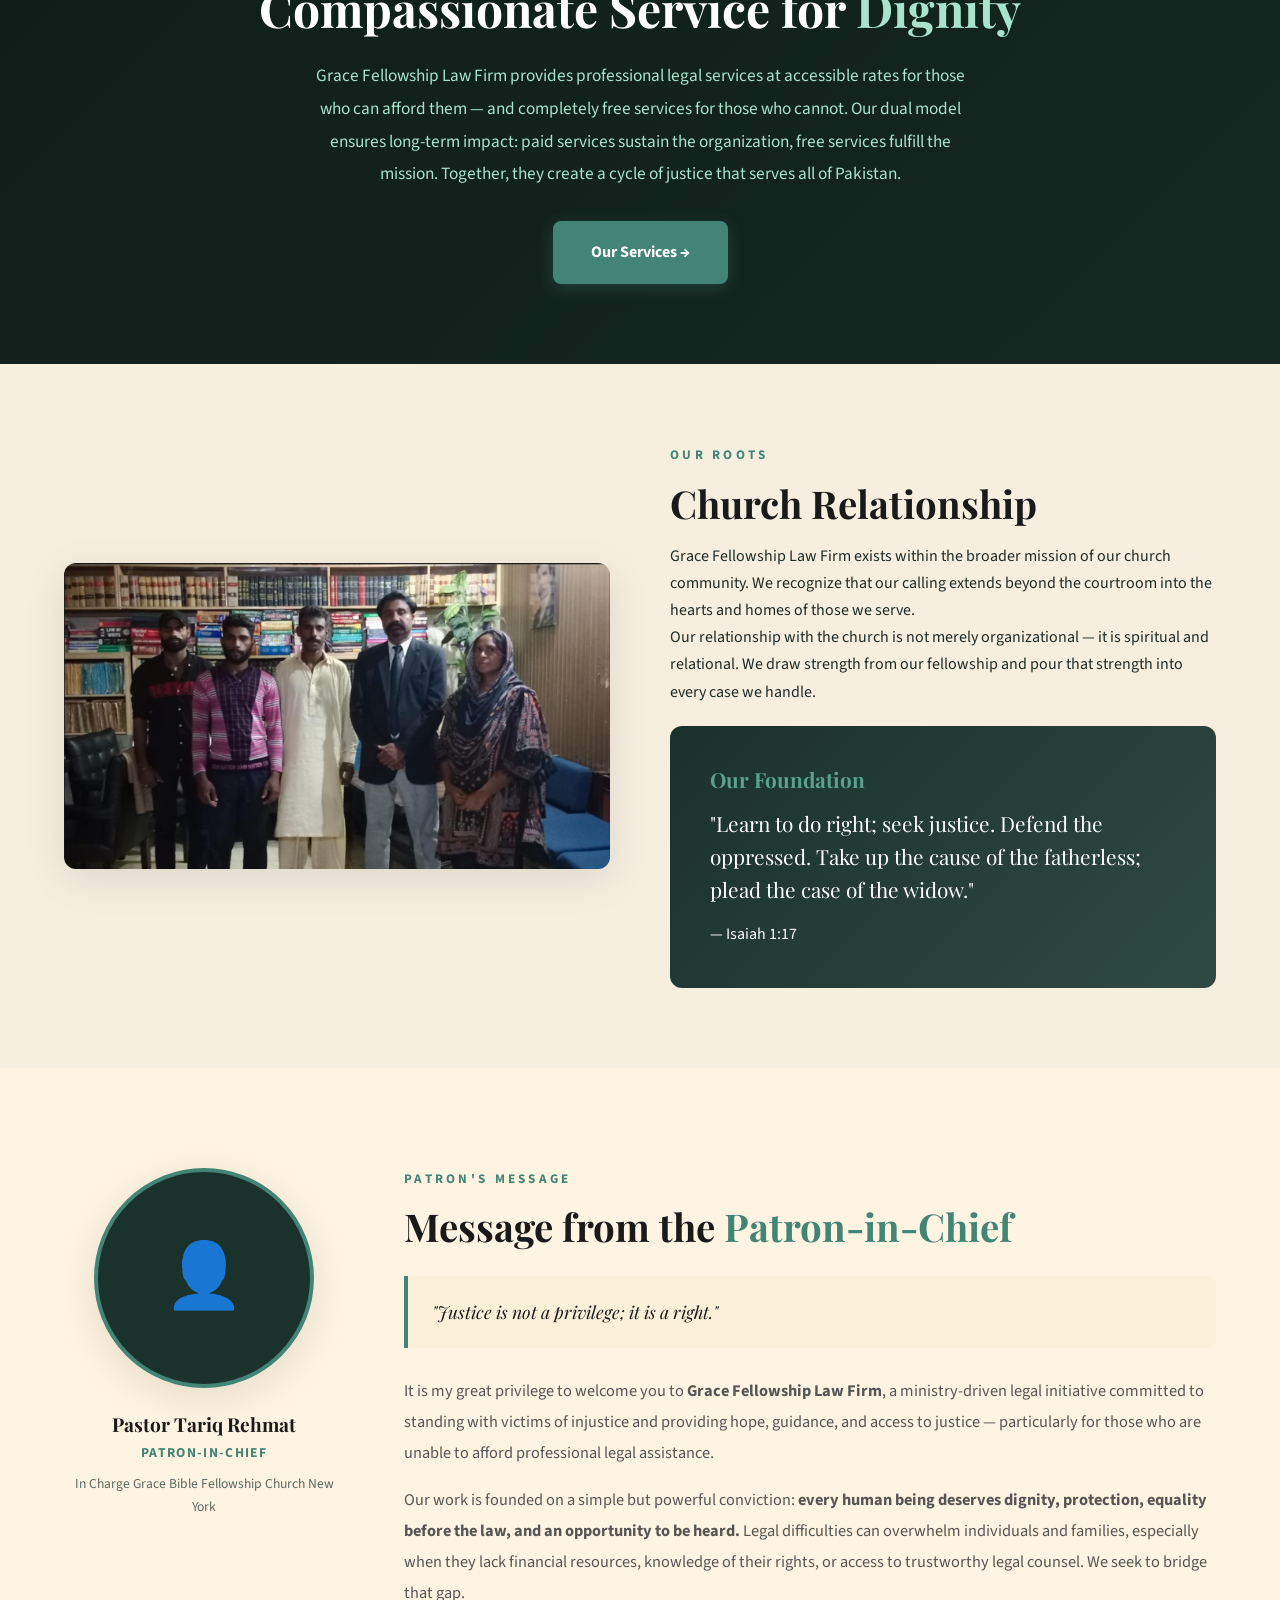
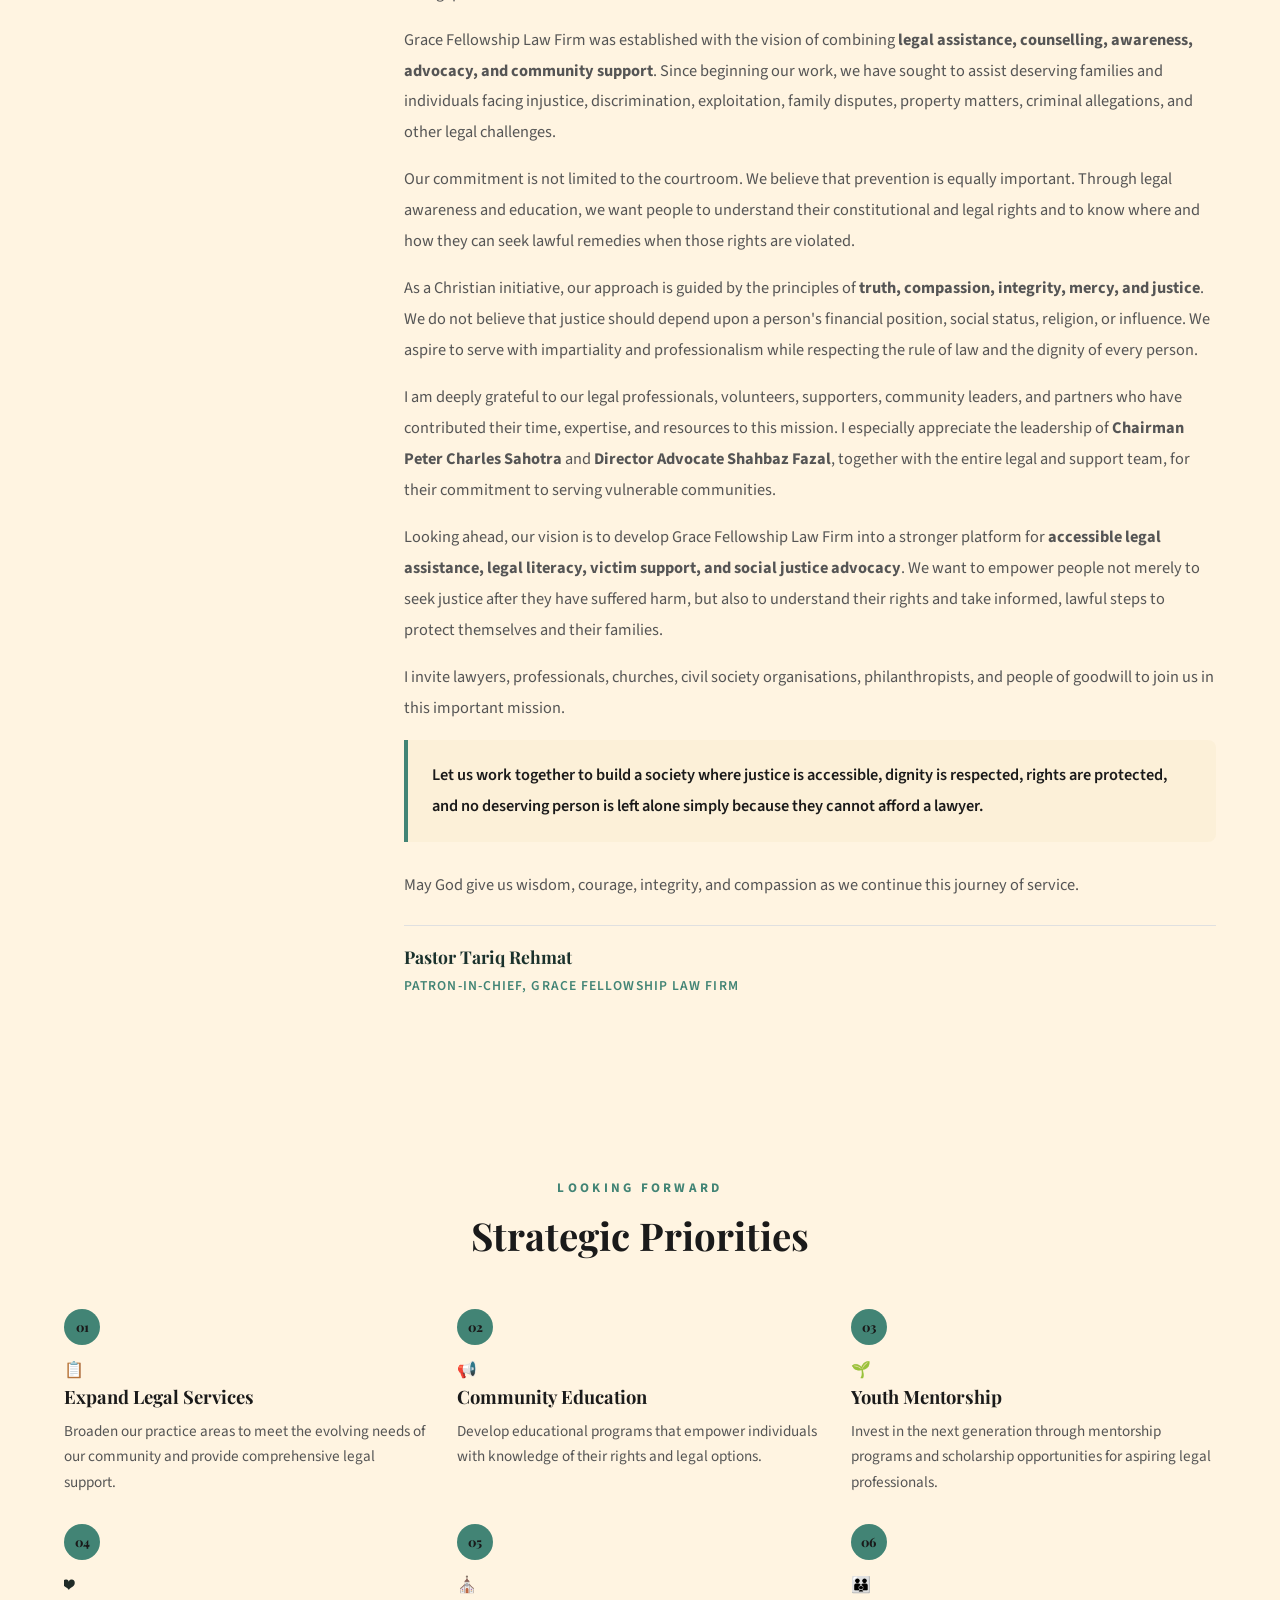
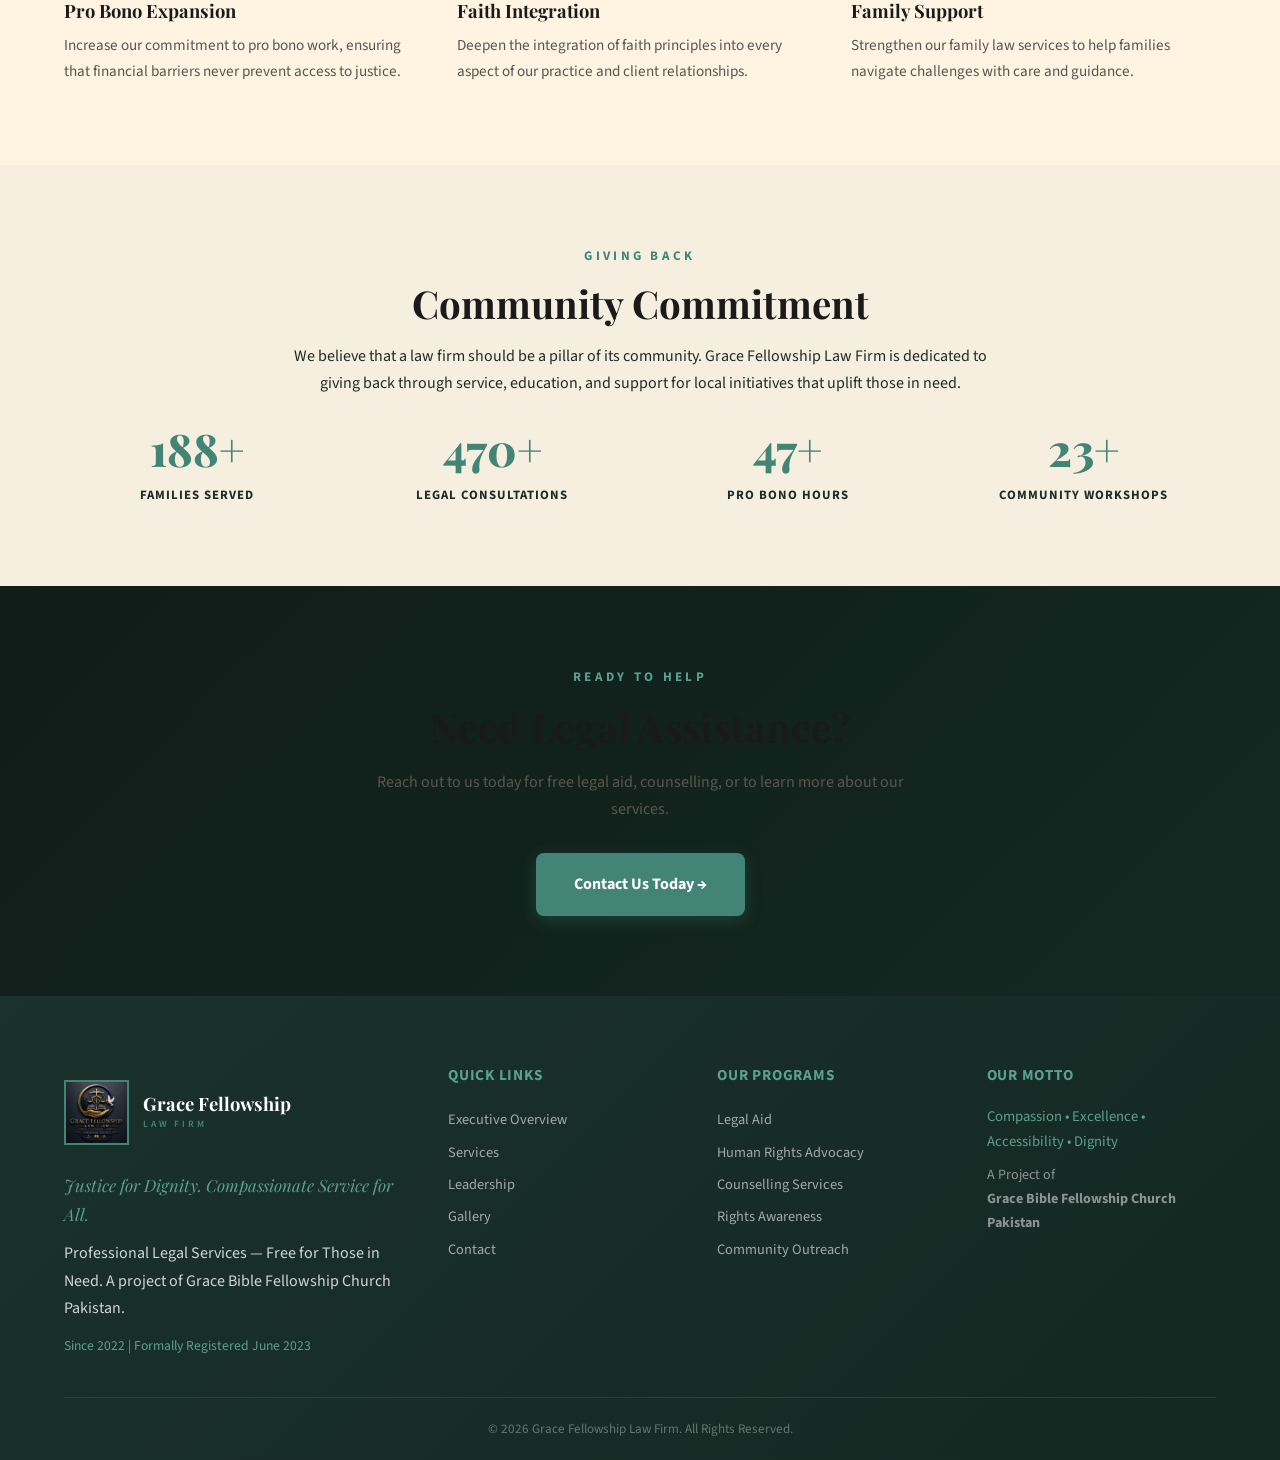
==== commit f8d31d05: "Add Patron-in-Chief message to About page" ====
--- a/about.html
+++ b/about.html
@@ -130,6 +130,42 @@
   </div>
 </section>
 
+<section style="padding:100px 0;background:var(--cream);position:relative">
+  <div class="container">
+    <div style="display:grid;grid-template-columns:280px 1fr;gap:60px;align-items:start" class="grid-2col">
+      <div class="reveal" style="text-align:center">
+        <div style="width:220px;height:220px;border-radius:50%;background:var(--taupe);margin:0 auto 24px;display:flex;align-items:center;justify-content:center;font-size:4rem;color:var(--sage-light);border:4px solid var(--gold);box-shadow:var(--shadow-lg)">&#128100;</div>
+        <h3 style="font-size:1.2rem;margin-bottom:4px">Pastor Tariq Rehmat</h3>
+        <p style="color:var(--gold);font-weight:700;font-size:.85rem;text-transform:uppercase;letter-spacing:.1em;margin-bottom:8px">Patron-in-Chief</p>
+        <p style="color:var(--muted);font-size:.85rem">In Charge Grace Bible Fellowship Church New York</p>
+      </div>
+      <div class="reveal">
+        <p class="section-eyebrow">Patron's Message</p>
+        <h2 class="section-title" style="margin-bottom:24px">Message from the <em style="color:var(--gold);font-style:normal">Patron-in-Chief</em></h2>
+        <div style="border-left:4px solid var(--gold);background:rgba(201,168,76,.06);padding:20px 24px;border-radius:0 var(--radius) var(--radius) 0;font-family:'Playfair Display',serif;font-style:italic;color:#1a1a1a;font-size:1.1rem;line-height:1.8;margin-bottom:28px">
+          "Justice is not a privilege; it is a right."
+        </div>
+        <p style="color:#555;font-size:1.02rem;line-height:1.9;margin-bottom:16px">It is my great privilege to welcome you to <strong>Grace Fellowship Law Firm</strong>, a ministry-driven legal initiative committed to standing with victims of injustice and providing hope, guidance, and access to justice — particularly for those who are unable to afford professional legal assistance.</p>
+        <p style="color:#555;font-size:1.02rem;line-height:1.9;margin-bottom:16px">Our work is founded on a simple but powerful conviction: <strong>every human being deserves dignity, protection, equality before the law, and an opportunity to be heard.</strong> Legal difficulties can overwhelm individuals and families, especially when they lack financial resources, knowledge of their rights, or access to trustworthy legal counsel. We seek to bridge that gap.</p>
+        <p style="color:#555;font-size:1.02rem;line-height:1.9;margin-bottom:16px">Grace Fellowship Law Firm was established with the vision of combining <strong>legal assistance, counselling, awareness, advocacy, and community support</strong>. Since beginning our work, we have sought to assist deserving families and individuals facing injustice, discrimination, exploitation, family disputes, property matters, criminal allegations, and other legal challenges.</p>
+        <p style="color:#555;font-size:1.02rem;line-height:1.9;margin-bottom:16px">Our commitment is not limited to the courtroom. We believe that prevention is equally important. Through legal awareness and education, we want people to understand their constitutional and legal rights and to know where and how they can seek lawful remedies when those rights are violated.</p>
+        <p style="color:#555;font-size:1.02rem;line-height:1.9;margin-bottom:16px">As a Christian initiative, our approach is guided by the principles of <strong>truth, compassion, integrity, mercy, and justice</strong>. We do not believe that justice should depend upon a person's financial position, social status, religion, or influence. We aspire to serve with impartiality and professionalism while respecting the rule of law and the dignity of every person.</p>
+        <p style="color:#555;font-size:1.02rem;line-height:1.9;margin-bottom:16px">I am deeply grateful to our legal professionals, volunteers, supporters, community leaders, and partners who have contributed their time, expertise, and resources to this mission. I especially appreciate the leadership of <strong>Chairman Peter Charles Sahotra</strong> and <strong>Director Advocate Shahbaz Fazal</strong>, together with the entire legal and support team, for their commitment to serving vulnerable communities.</p>
+        <p style="color:#555;font-size:1.02rem;line-height:1.9;margin-bottom:16px">Looking ahead, our vision is to develop Grace Fellowship Law Firm into a stronger platform for <strong>accessible legal assistance, legal literacy, victim support, and social justice advocacy</strong>. We want to empower people not merely to seek justice after they have suffered harm, but also to understand their rights and take informed, lawful steps to protect themselves and their families.</p>
+        <p style="color:#555;font-size:1.02rem;line-height:1.9;margin-bottom:16px">I invite lawyers, professionals, churches, civil society organisations, philanthropists, and people of goodwill to join us in this important mission.</p>
+        <div style="border-left:4px solid var(--gold);background:rgba(201,168,76,.06);padding:20px 24px;border-radius:0 var(--radius) var(--radius) 0;margin-bottom:28px">
+          <p style="color:#1a1a1a;font-size:1.02rem;line-height:1.9;font-weight:600">Let us work together to build a society where justice is accessible, dignity is respected, rights are protected, and no deserving person is left alone simply because they cannot afford a lawyer.</p>
+        </div>
+        <p style="color:#555;font-size:1.02rem;line-height:1.9;margin-bottom:24px">May God give us wisdom, courage, integrity, and compassion as we continue this journey of service.</p>
+        <div style="padding-top:16px;border-top:1px solid #e0e0e0">
+          <p style="font-family:'Playfair Display',serif;font-size:1.1rem;font-weight:700;color:var(--taupe);margin-bottom:2px">Pastor Tariq Rehmat</p>
+          <p style="color:var(--gold);font-size:.85rem;font-weight:600;text-transform:uppercase;letter-spacing:.08em">Patron-in-Chief, Grace Fellowship Law Firm</p>
+        </div>
+      </div>
+    </div>
+  </div>
+</section>
+
 <section class="section">
   <div class="container">
     <div class="section-head reveal">
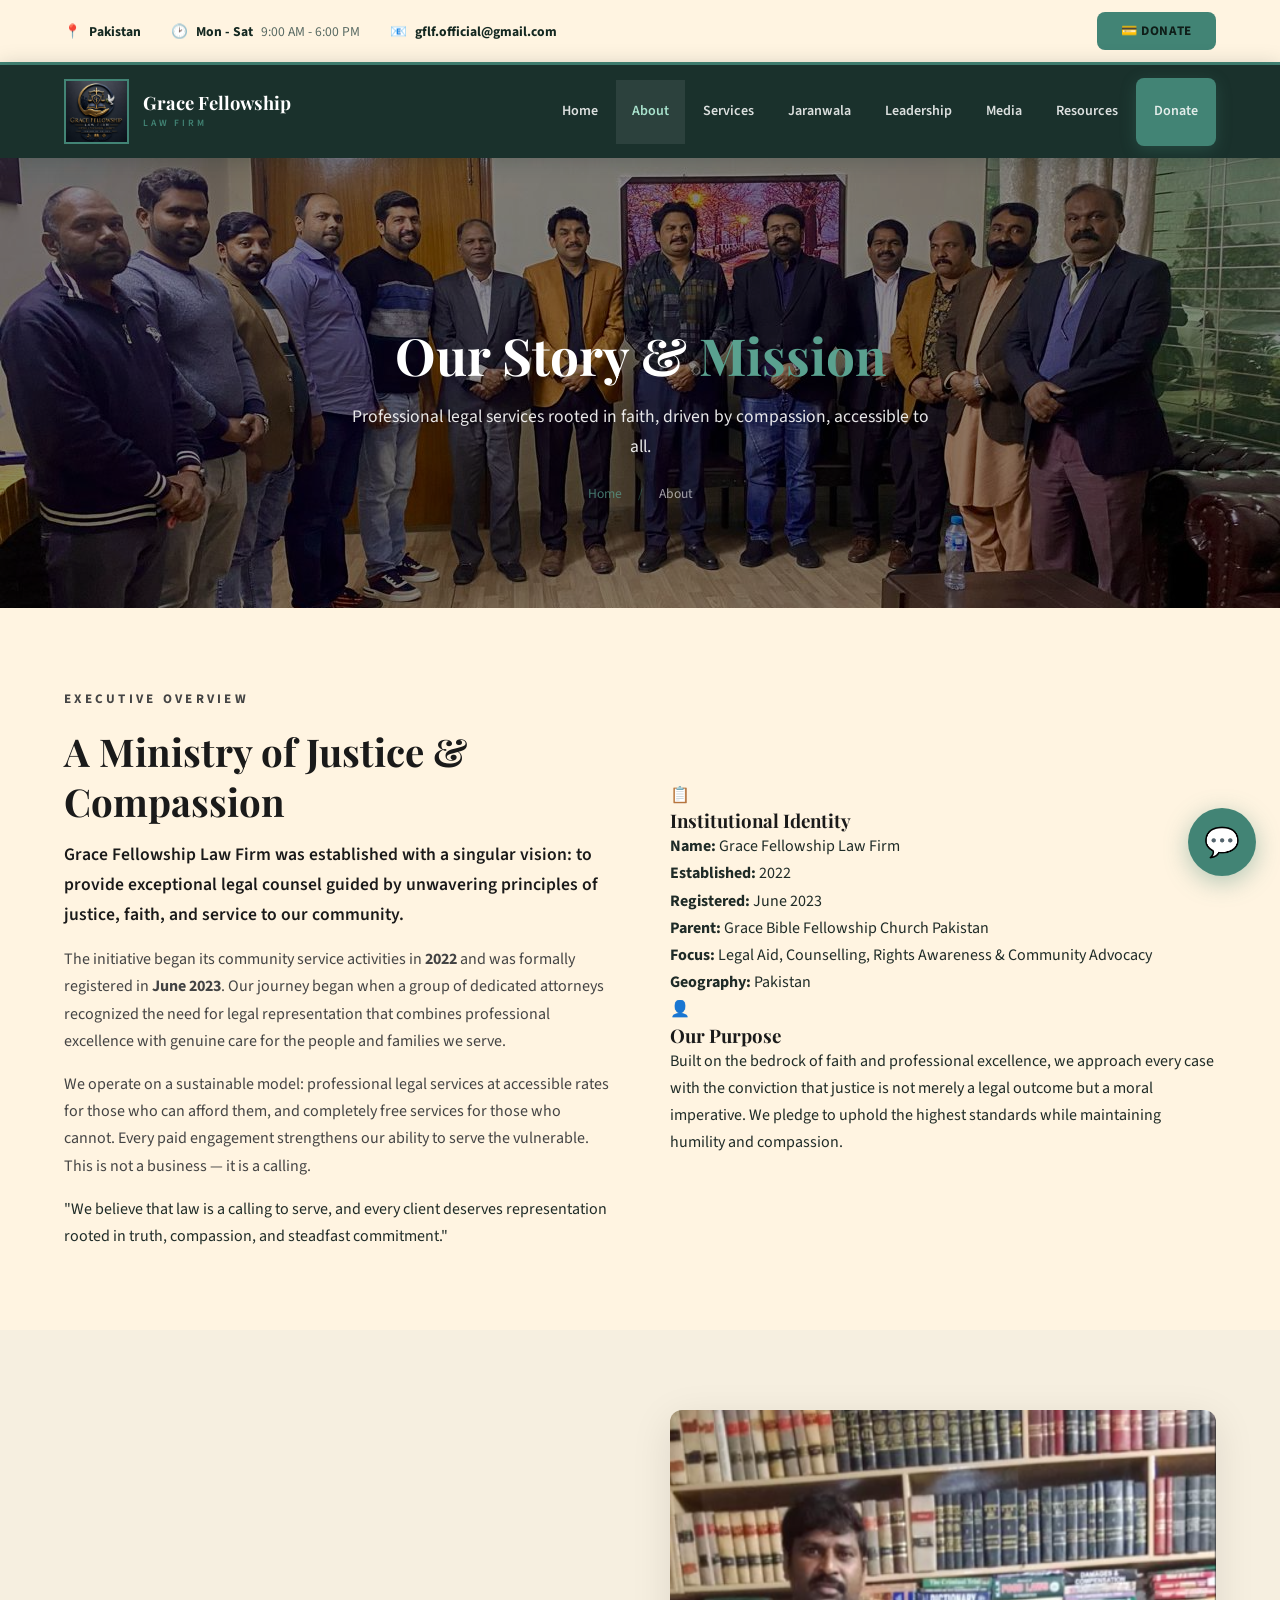
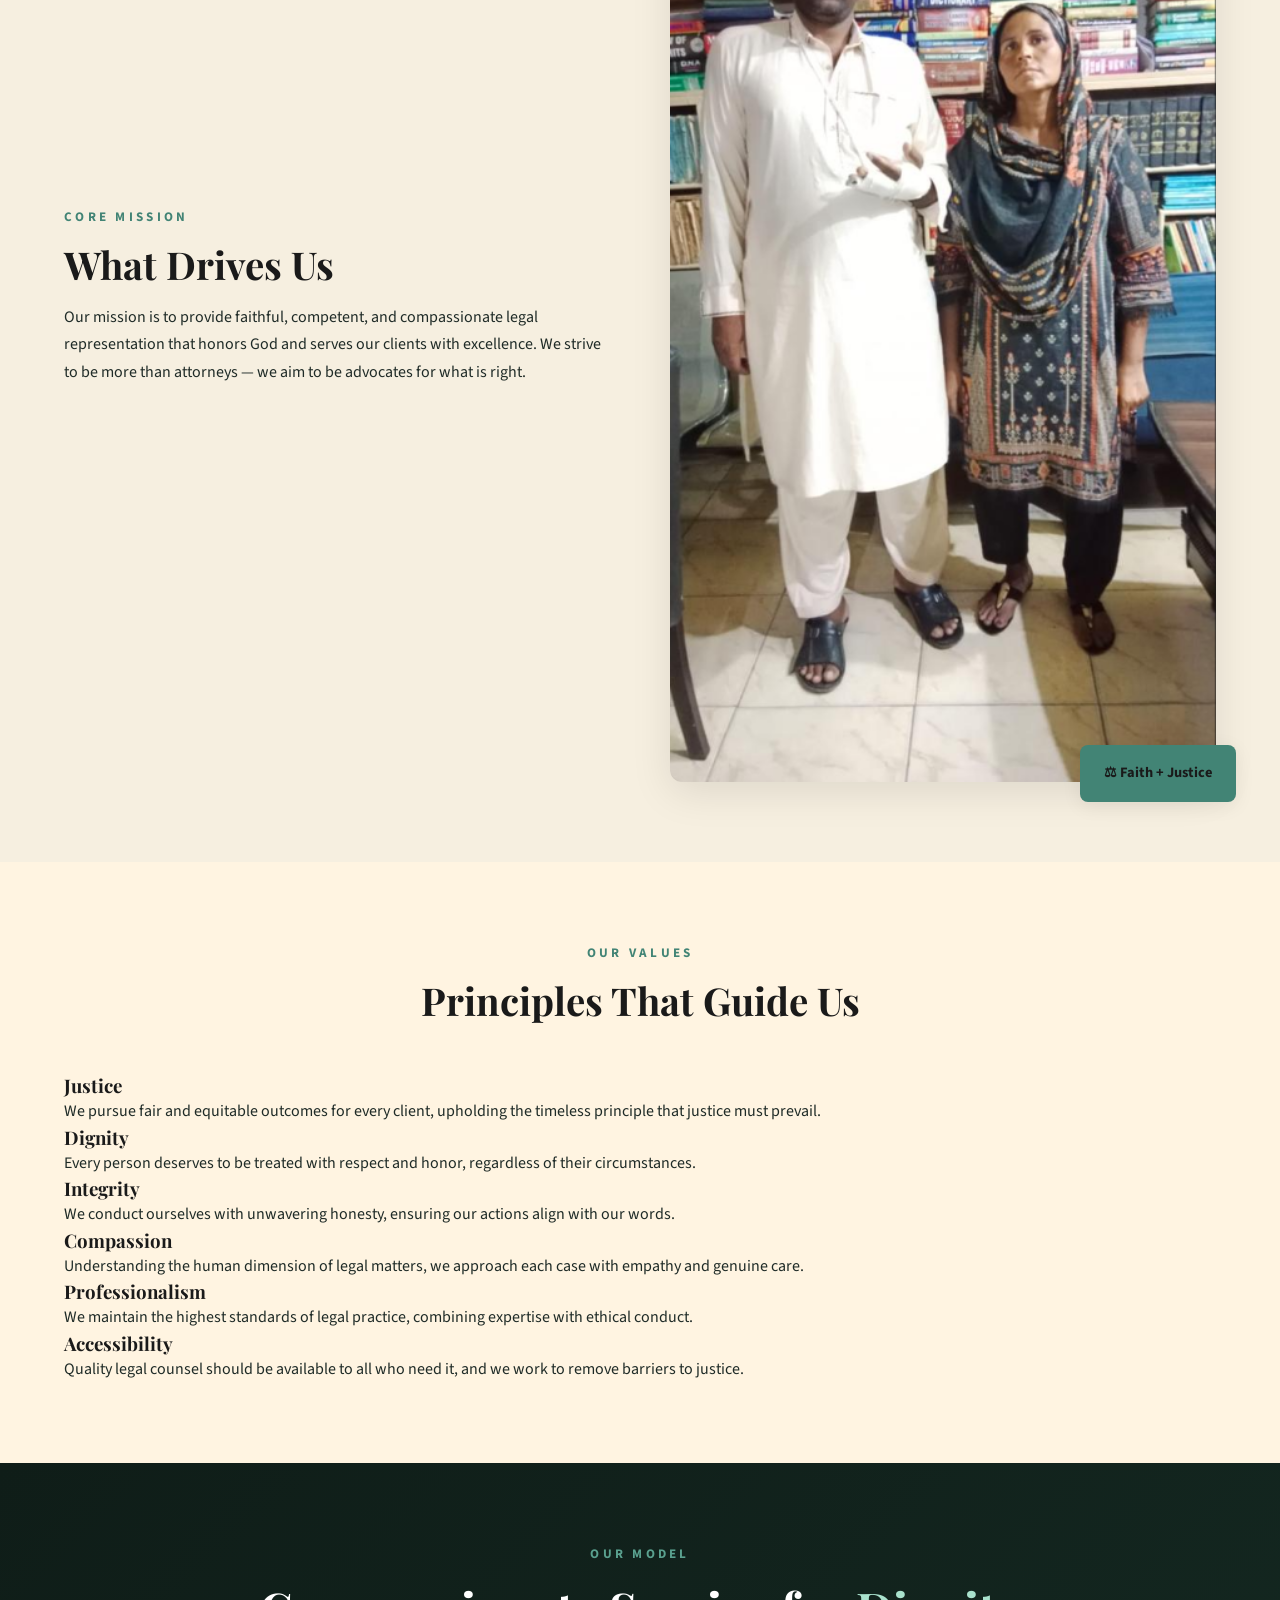
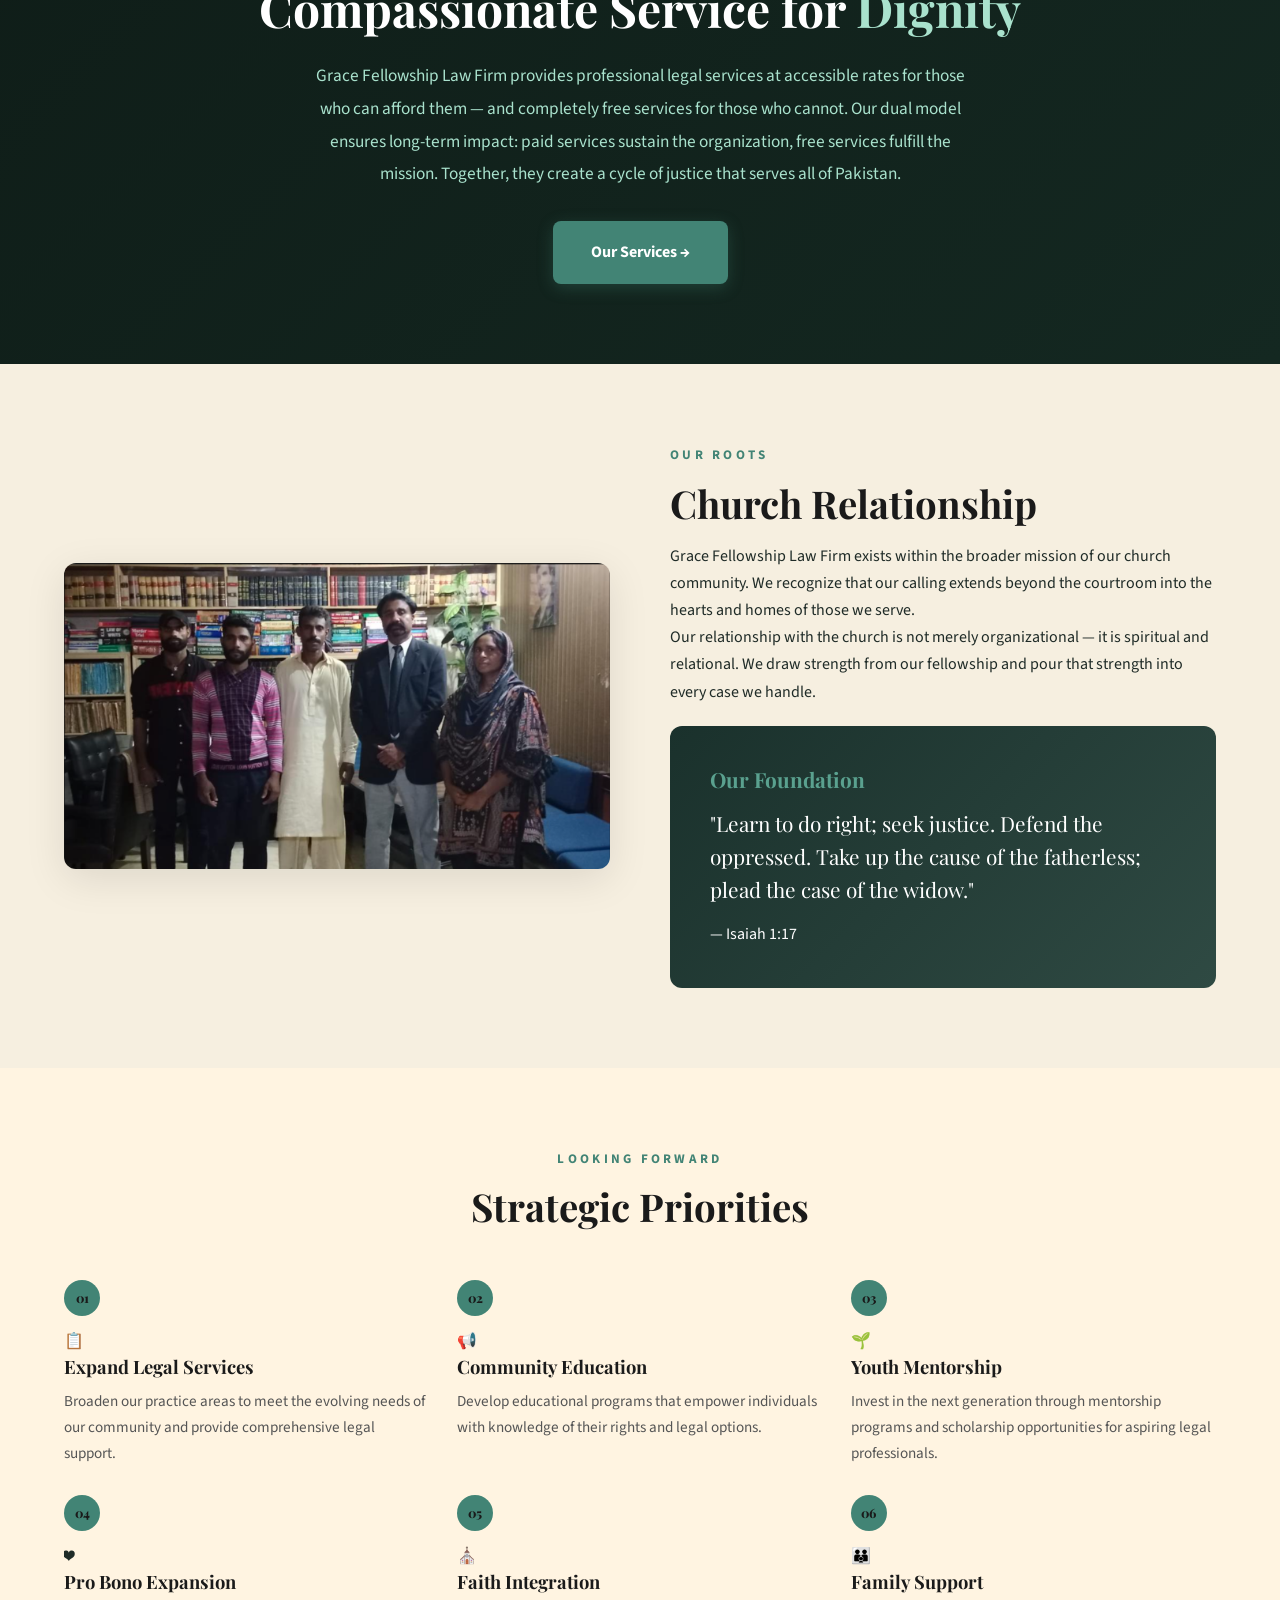
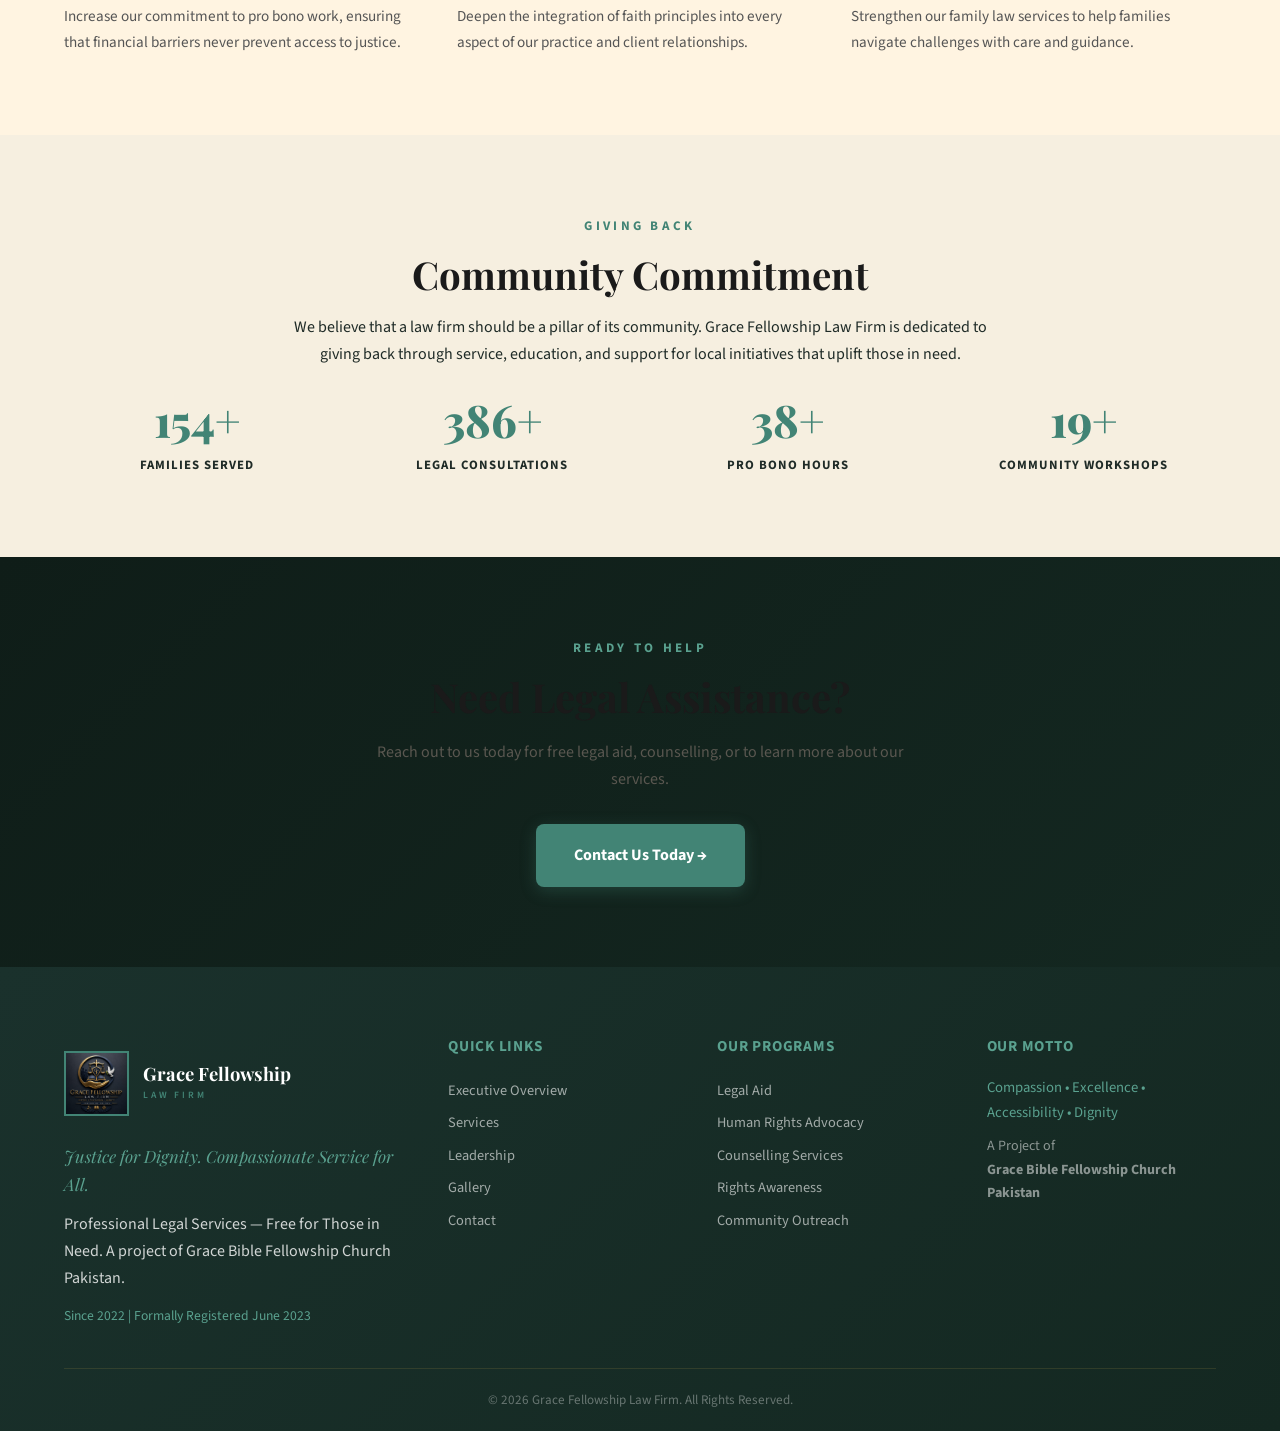
==== commit 63b4c816: "Move Patron message from About to Leadership page (above Chairman)" ====
--- a/about.html
+++ b/about.html
@@ -130,42 +130,6 @@
   </div>
 </section>
 
-<section style="padding:100px 0;background:var(--cream);position:relative">
-  <div class="container">
-    <div style="display:grid;grid-template-columns:280px 1fr;gap:60px;align-items:start" class="grid-2col">
-      <div class="reveal" style="text-align:center">
-        <div style="width:220px;height:220px;border-radius:50%;background:var(--taupe);margin:0 auto 24px;display:flex;align-items:center;justify-content:center;font-size:4rem;color:var(--sage-light);border:4px solid var(--gold);box-shadow:var(--shadow-lg)">&#128100;</div>
-        <h3 style="font-size:1.2rem;margin-bottom:4px">Pastor Tariq Rehmat</h3>
-        <p style="color:var(--gold);font-weight:700;font-size:.85rem;text-transform:uppercase;letter-spacing:.1em;margin-bottom:8px">Patron-in-Chief</p>
-        <p style="color:var(--muted);font-size:.85rem">In Charge Grace Bible Fellowship Church New York</p>
-      </div>
-      <div class="reveal">
-        <p class="section-eyebrow">Patron's Message</p>
-        <h2 class="section-title" style="margin-bottom:24px">Message from the <em style="color:var(--gold);font-style:normal">Patron-in-Chief</em></h2>
-        <div style="border-left:4px solid var(--gold);background:rgba(201,168,76,.06);padding:20px 24px;border-radius:0 var(--radius) var(--radius) 0;font-family:'Playfair Display',serif;font-style:italic;color:#1a1a1a;font-size:1.1rem;line-height:1.8;margin-bottom:28px">
-          "Justice is not a privilege; it is a right."
-        </div>
-        <p style="color:#555;font-size:1.02rem;line-height:1.9;margin-bottom:16px">It is my great privilege to welcome you to <strong>Grace Fellowship Law Firm</strong>, a ministry-driven legal initiative committed to standing with victims of injustice and providing hope, guidance, and access to justice — particularly for those who are unable to afford professional legal assistance.</p>
-        <p style="color:#555;font-size:1.02rem;line-height:1.9;margin-bottom:16px">Our work is founded on a simple but powerful conviction: <strong>every human being deserves dignity, protection, equality before the law, and an opportunity to be heard.</strong> Legal difficulties can overwhelm individuals and families, especially when they lack financial resources, knowledge of their rights, or access to trustworthy legal counsel. We seek to bridge that gap.</p>
-        <p style="color:#555;font-size:1.02rem;line-height:1.9;margin-bottom:16px">Grace Fellowship Law Firm was established with the vision of combining <strong>legal assistance, counselling, awareness, advocacy, and community support</strong>. Since beginning our work, we have sought to assist deserving families and individuals facing injustice, discrimination, exploitation, family disputes, property matters, criminal allegations, and other legal challenges.</p>
-        <p style="color:#555;font-size:1.02rem;line-height:1.9;margin-bottom:16px">Our commitment is not limited to the courtroom. We believe that prevention is equally important. Through legal awareness and education, we want people to understand their constitutional and legal rights and to know where and how they can seek lawful remedies when those rights are violated.</p>
-        <p style="color:#555;font-size:1.02rem;line-height:1.9;margin-bottom:16px">As a Christian initiative, our approach is guided by the principles of <strong>truth, compassion, integrity, mercy, and justice</strong>. We do not believe that justice should depend upon a person's financial position, social status, religion, or influence. We aspire to serve with impartiality and professionalism while respecting the rule of law and the dignity of every person.</p>
-        <p style="color:#555;font-size:1.02rem;line-height:1.9;margin-bottom:16px">I am deeply grateful to our legal professionals, volunteers, supporters, community leaders, and partners who have contributed their time, expertise, and resources to this mission. I especially appreciate the leadership of <strong>Chairman Peter Charles Sahotra</strong> and <strong>Director Advocate Shahbaz Fazal</strong>, together with the entire legal and support team, for their commitment to serving vulnerable communities.</p>
-        <p style="color:#555;font-size:1.02rem;line-height:1.9;margin-bottom:16px">Looking ahead, our vision is to develop Grace Fellowship Law Firm into a stronger platform for <strong>accessible legal assistance, legal literacy, victim support, and social justice advocacy</strong>. We want to empower people not merely to seek justice after they have suffered harm, but also to understand their rights and take informed, lawful steps to protect themselves and their families.</p>
-        <p style="color:#555;font-size:1.02rem;line-height:1.9;margin-bottom:16px">I invite lawyers, professionals, churches, civil society organisations, philanthropists, and people of goodwill to join us in this important mission.</p>
-        <div style="border-left:4px solid var(--gold);background:rgba(201,168,76,.06);padding:20px 24px;border-radius:0 var(--radius) var(--radius) 0;margin-bottom:28px">
-          <p style="color:#1a1a1a;font-size:1.02rem;line-height:1.9;font-weight:600">Let us work together to build a society where justice is accessible, dignity is respected, rights are protected, and no deserving person is left alone simply because they cannot afford a lawyer.</p>
-        </div>
-        <p style="color:#555;font-size:1.02rem;line-height:1.9;margin-bottom:24px">May God give us wisdom, courage, integrity, and compassion as we continue this journey of service.</p>
-        <div style="padding-top:16px;border-top:1px solid #e0e0e0">
-          <p style="font-family:'Playfair Display',serif;font-size:1.1rem;font-weight:700;color:var(--taupe);margin-bottom:2px">Pastor Tariq Rehmat</p>
-          <p style="color:var(--gold);font-size:.85rem;font-weight:600;text-transform:uppercase;letter-spacing:.08em">Patron-in-Chief, Grace Fellowship Law Firm</p>
-        </div>
-      </div>
-    </div>
-  </div>
-</section>
-
 <section class="section">
   <div class="container">
     <div class="section-head reveal">
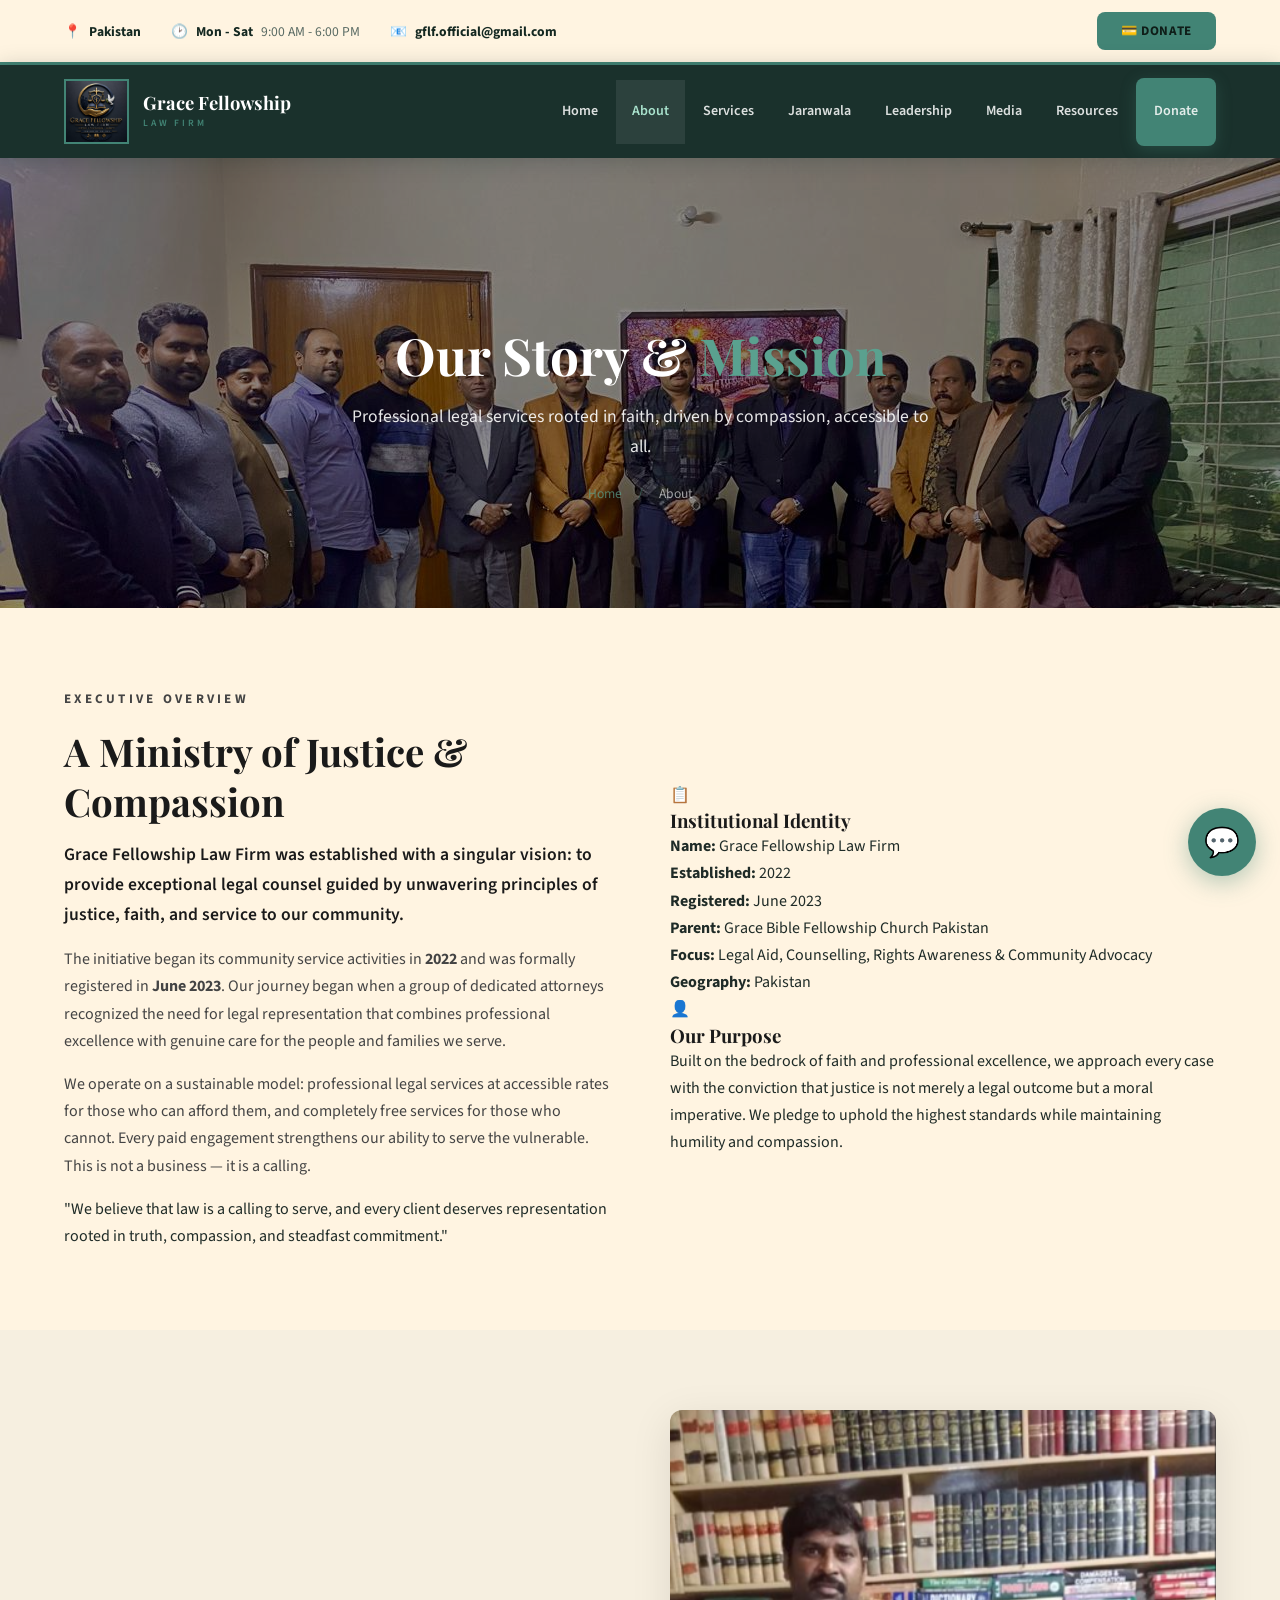
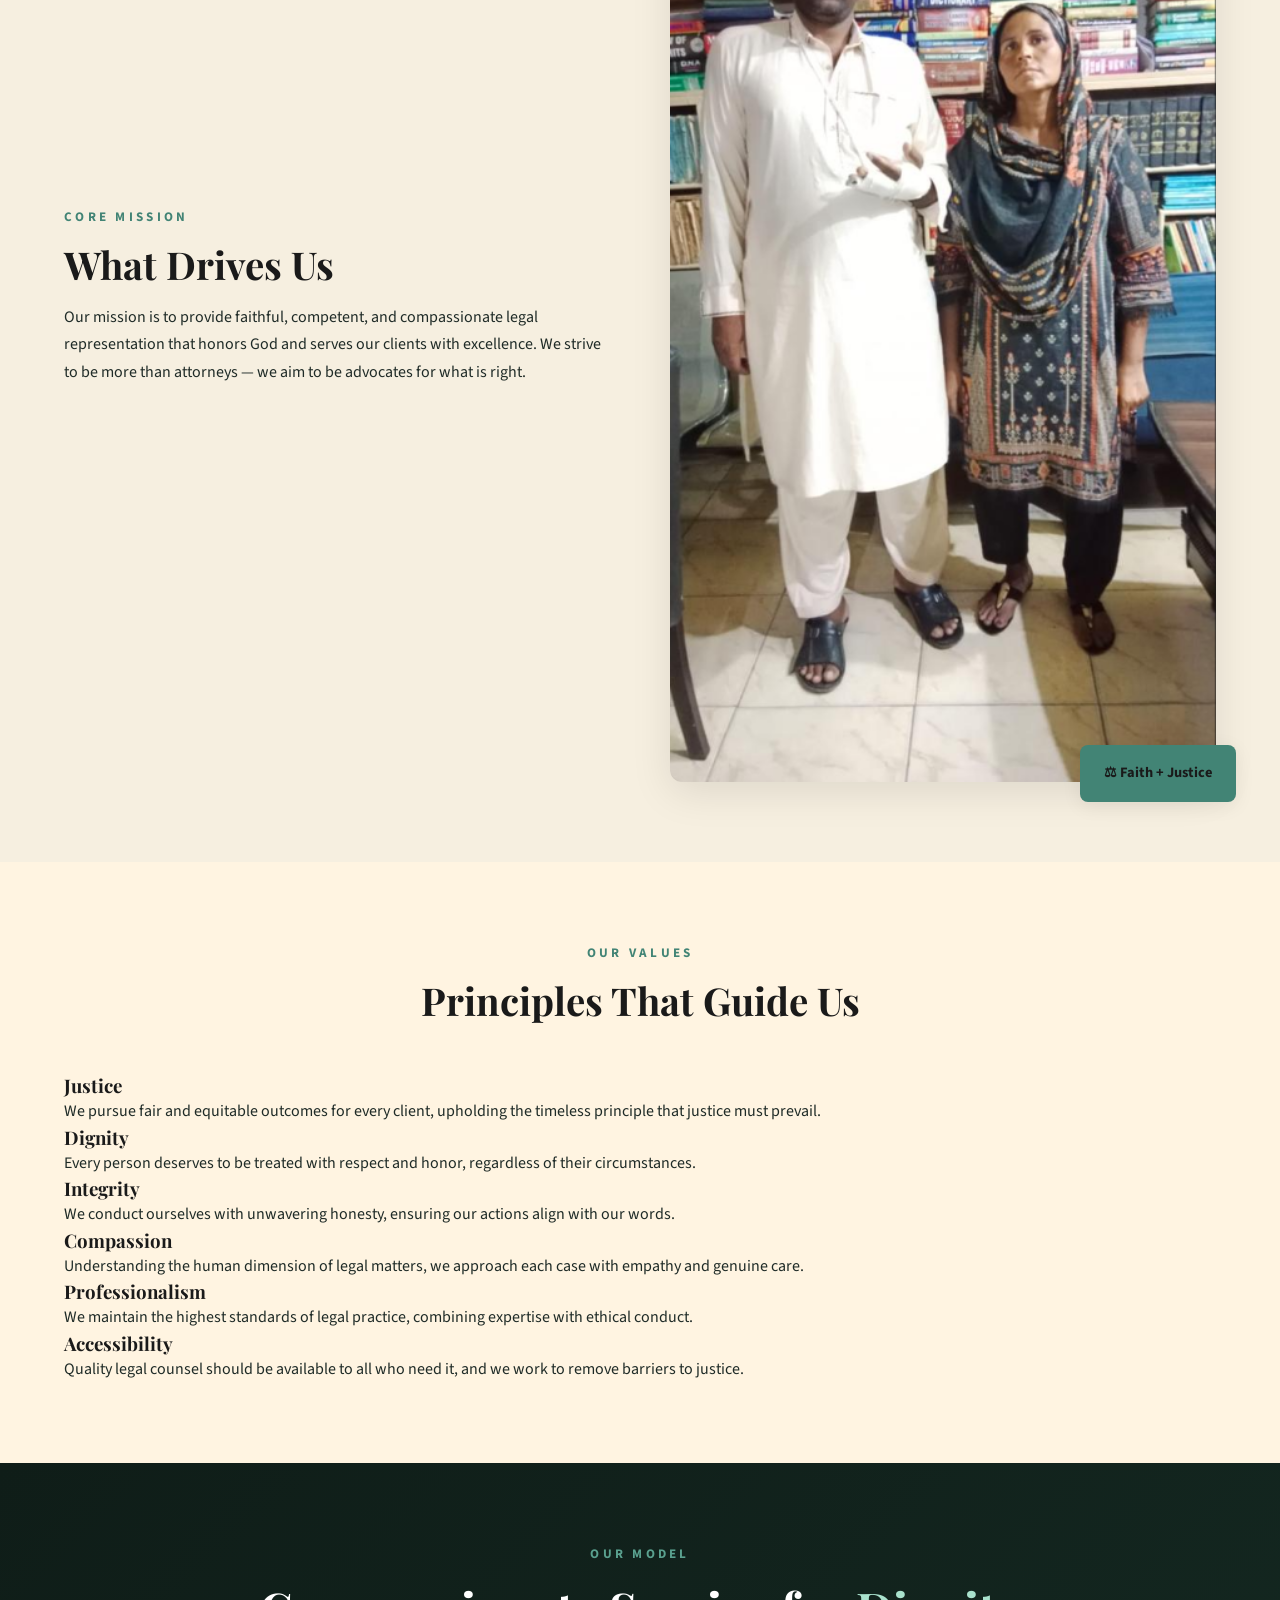
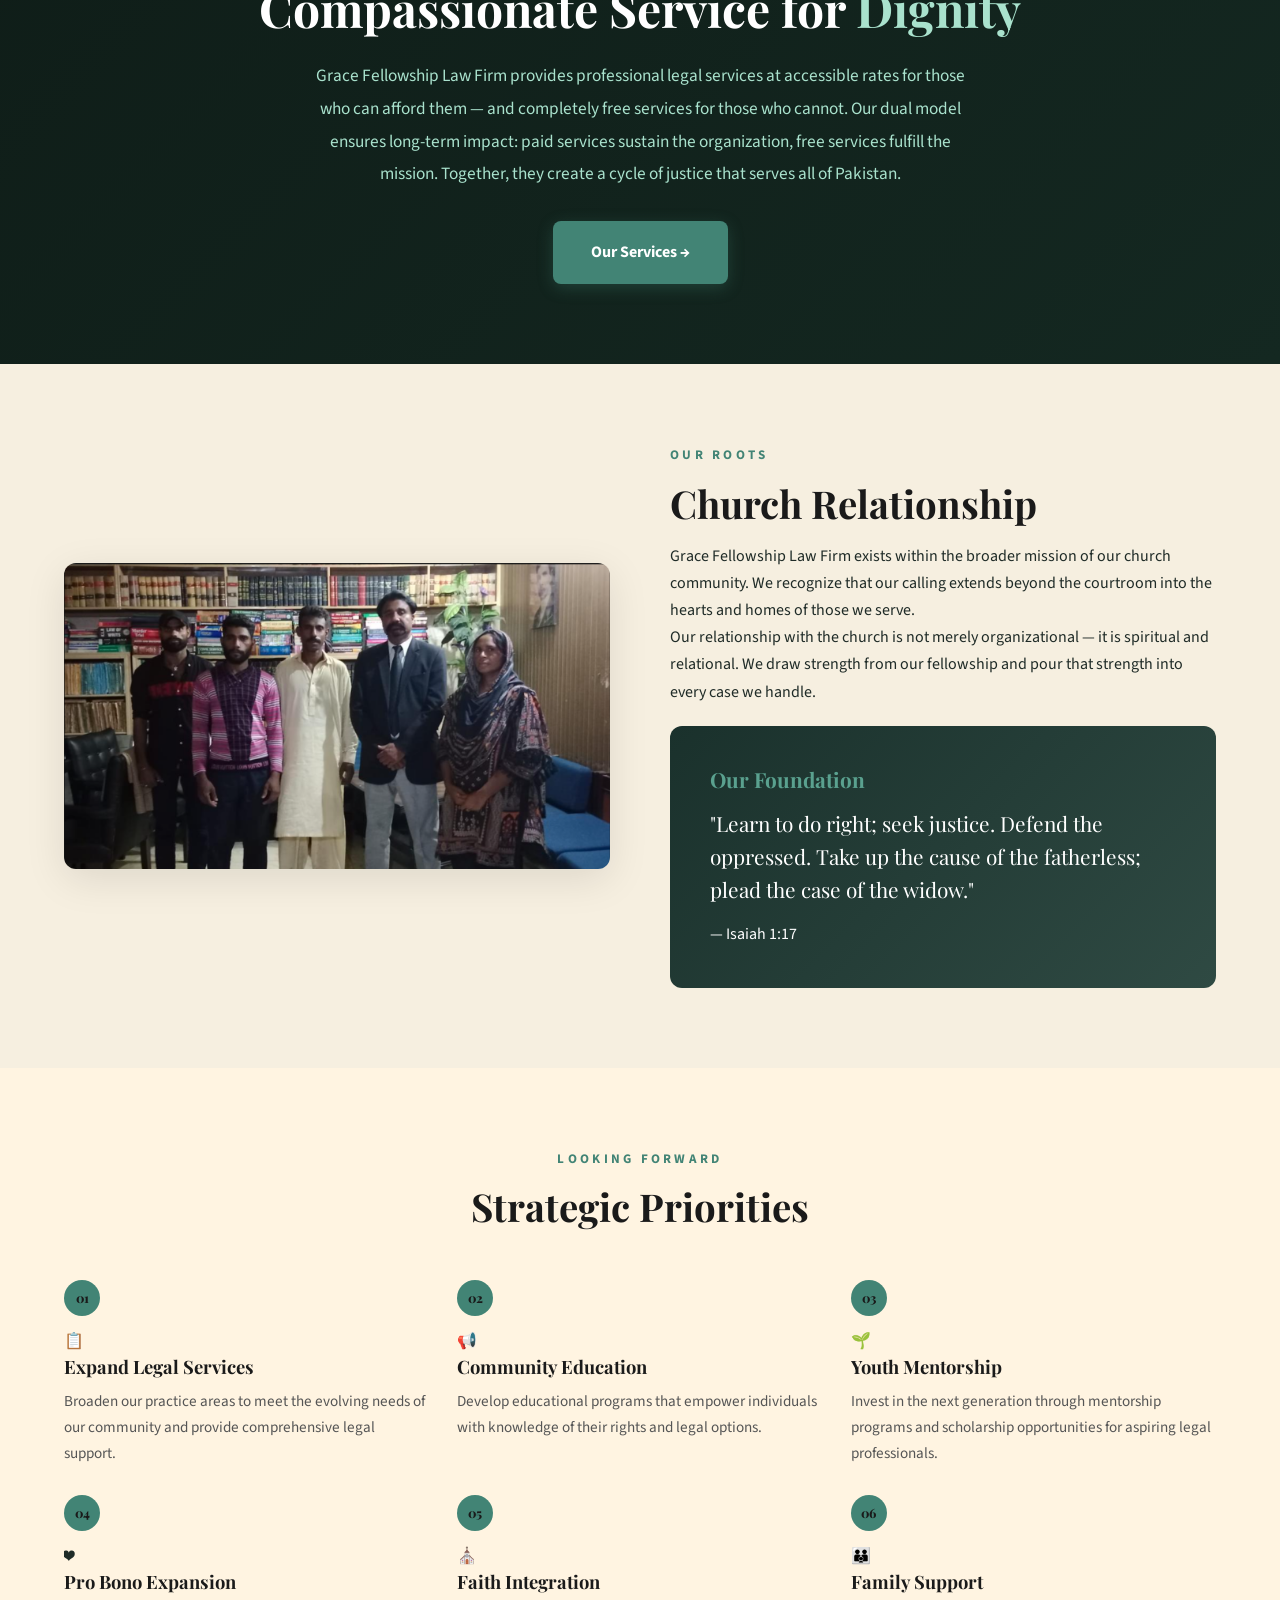
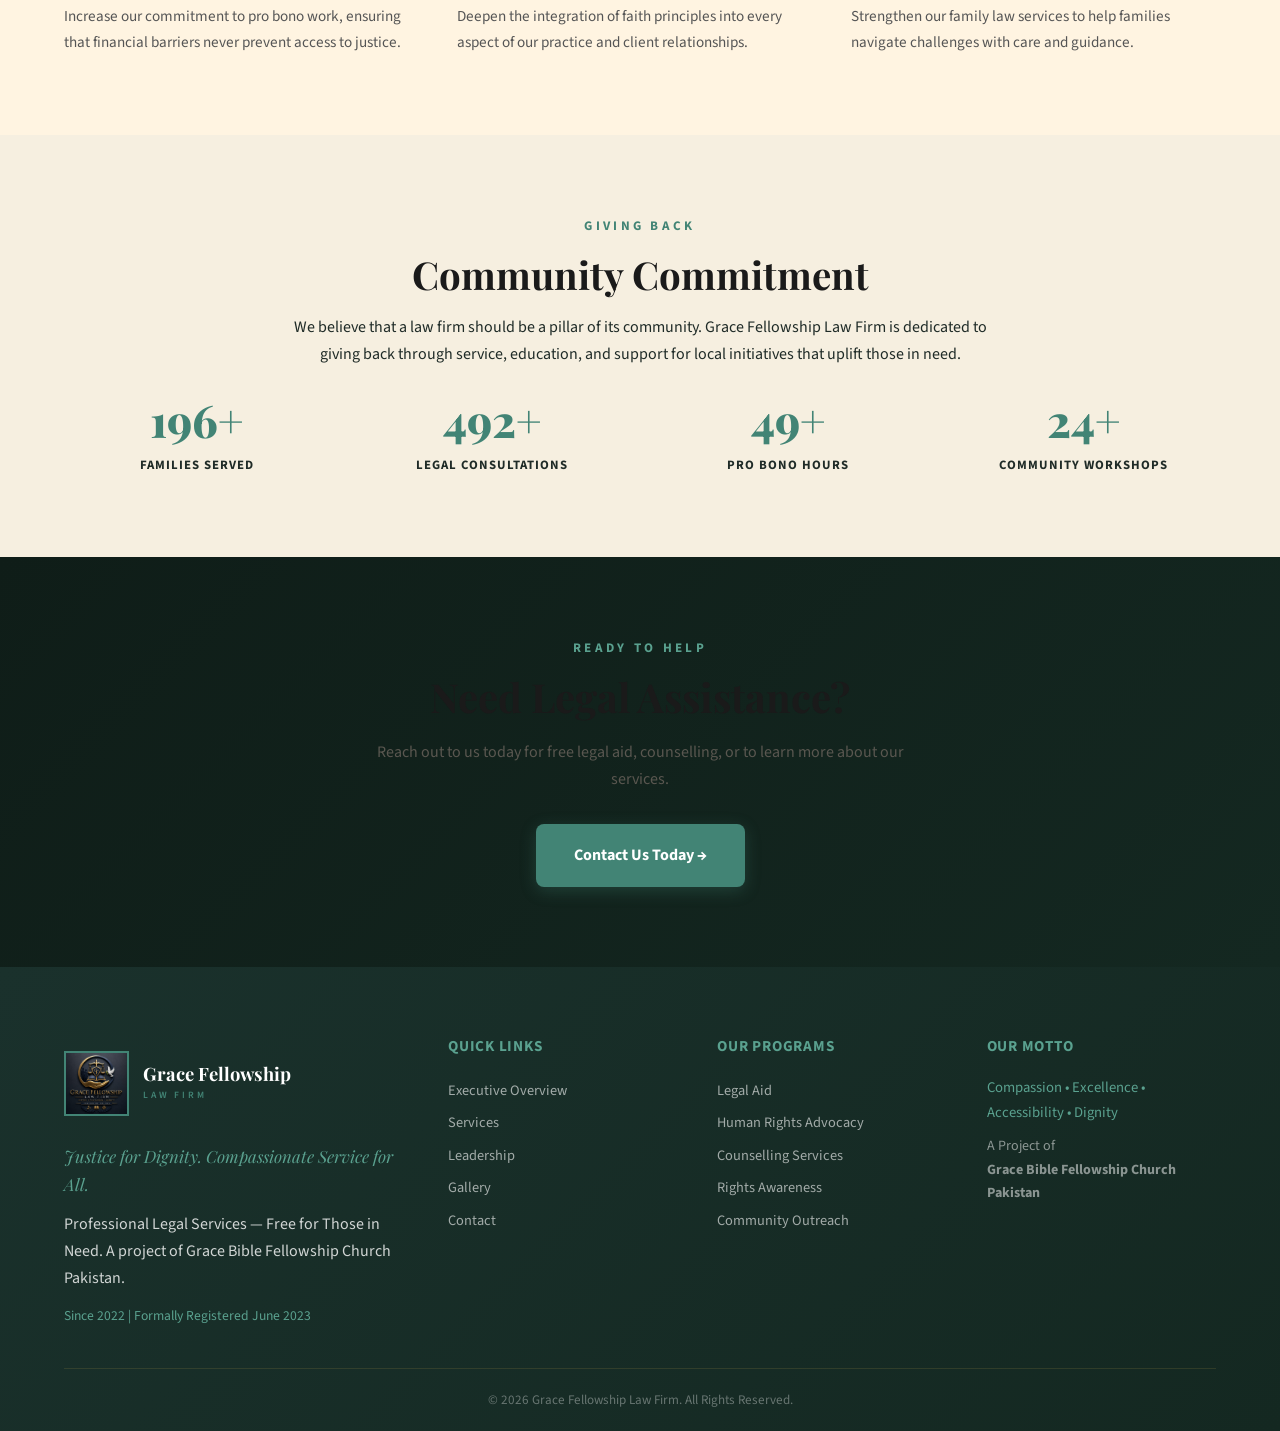
==== commit 86f48e16: "Fix page-hero background-position to center top (stop cropping heads)" ====
--- a/about.html
+++ b/about.html
@@ -34,7 +34,7 @@
   </div>
 </header>
 
-<section class="page-hero" style="background-image:url('images/Banner.jpeg');background-size:cover;background-position:center">
+<section class="page-hero" style="background-image:url('images/Banner.jpeg');background-size:cover;background-position:center top">
   <div class="container">
     <h1>Our Story &amp; <em>Mission</em></h1>
     <p class="hero-sub">Professional legal services rooted in faith, driven by compassion, accessible to all.</p>
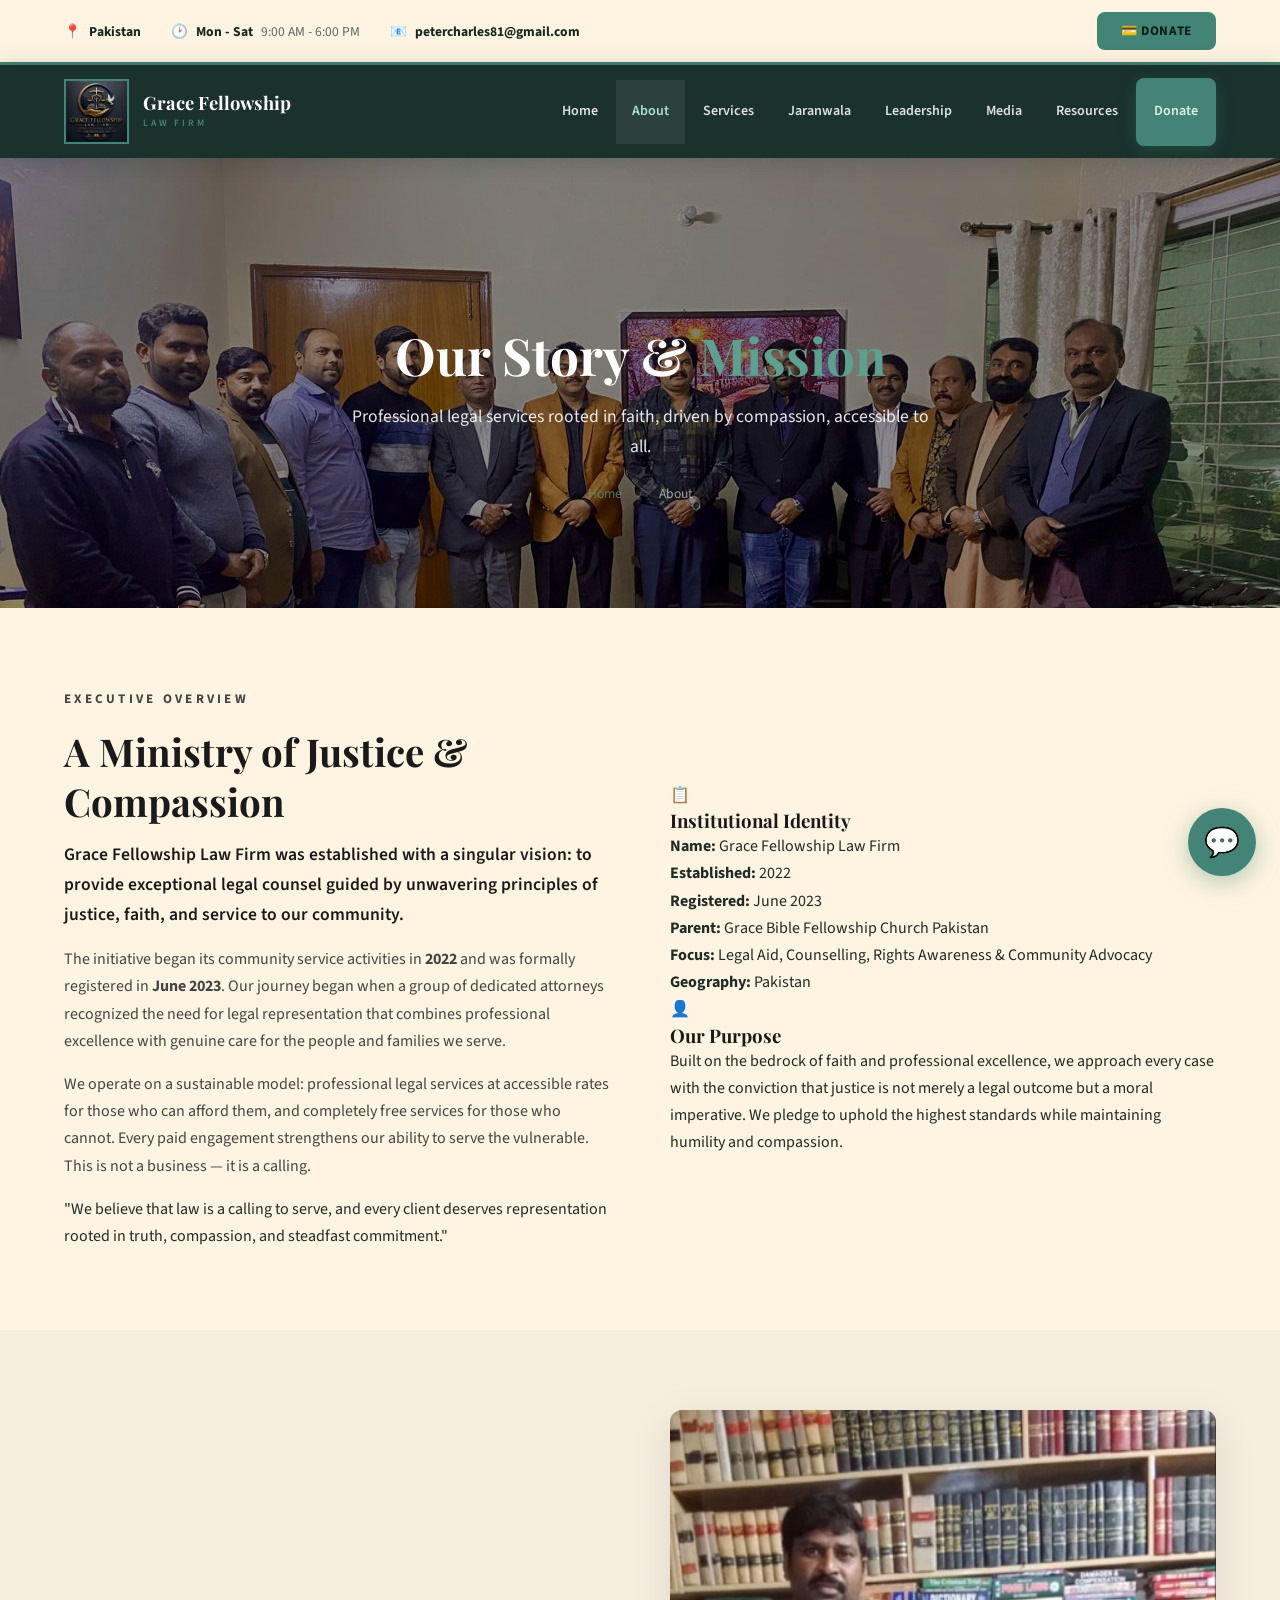
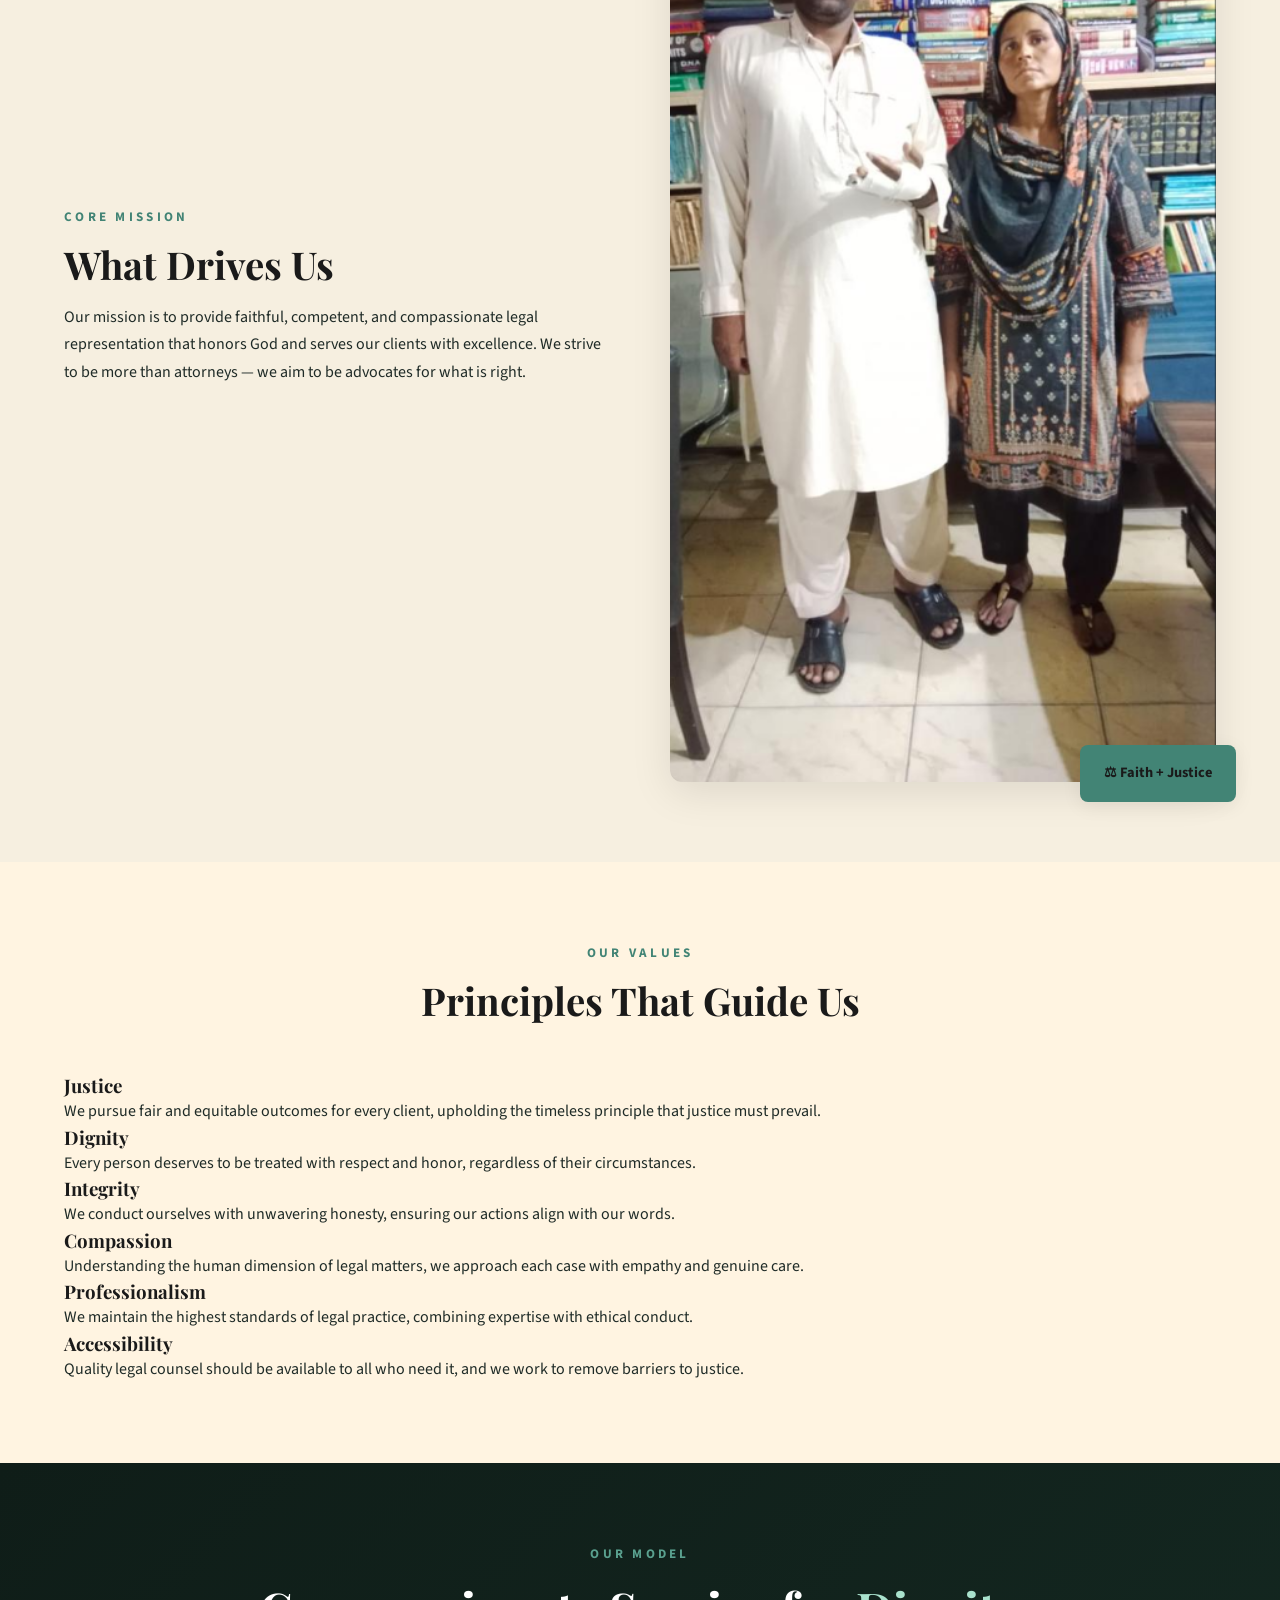
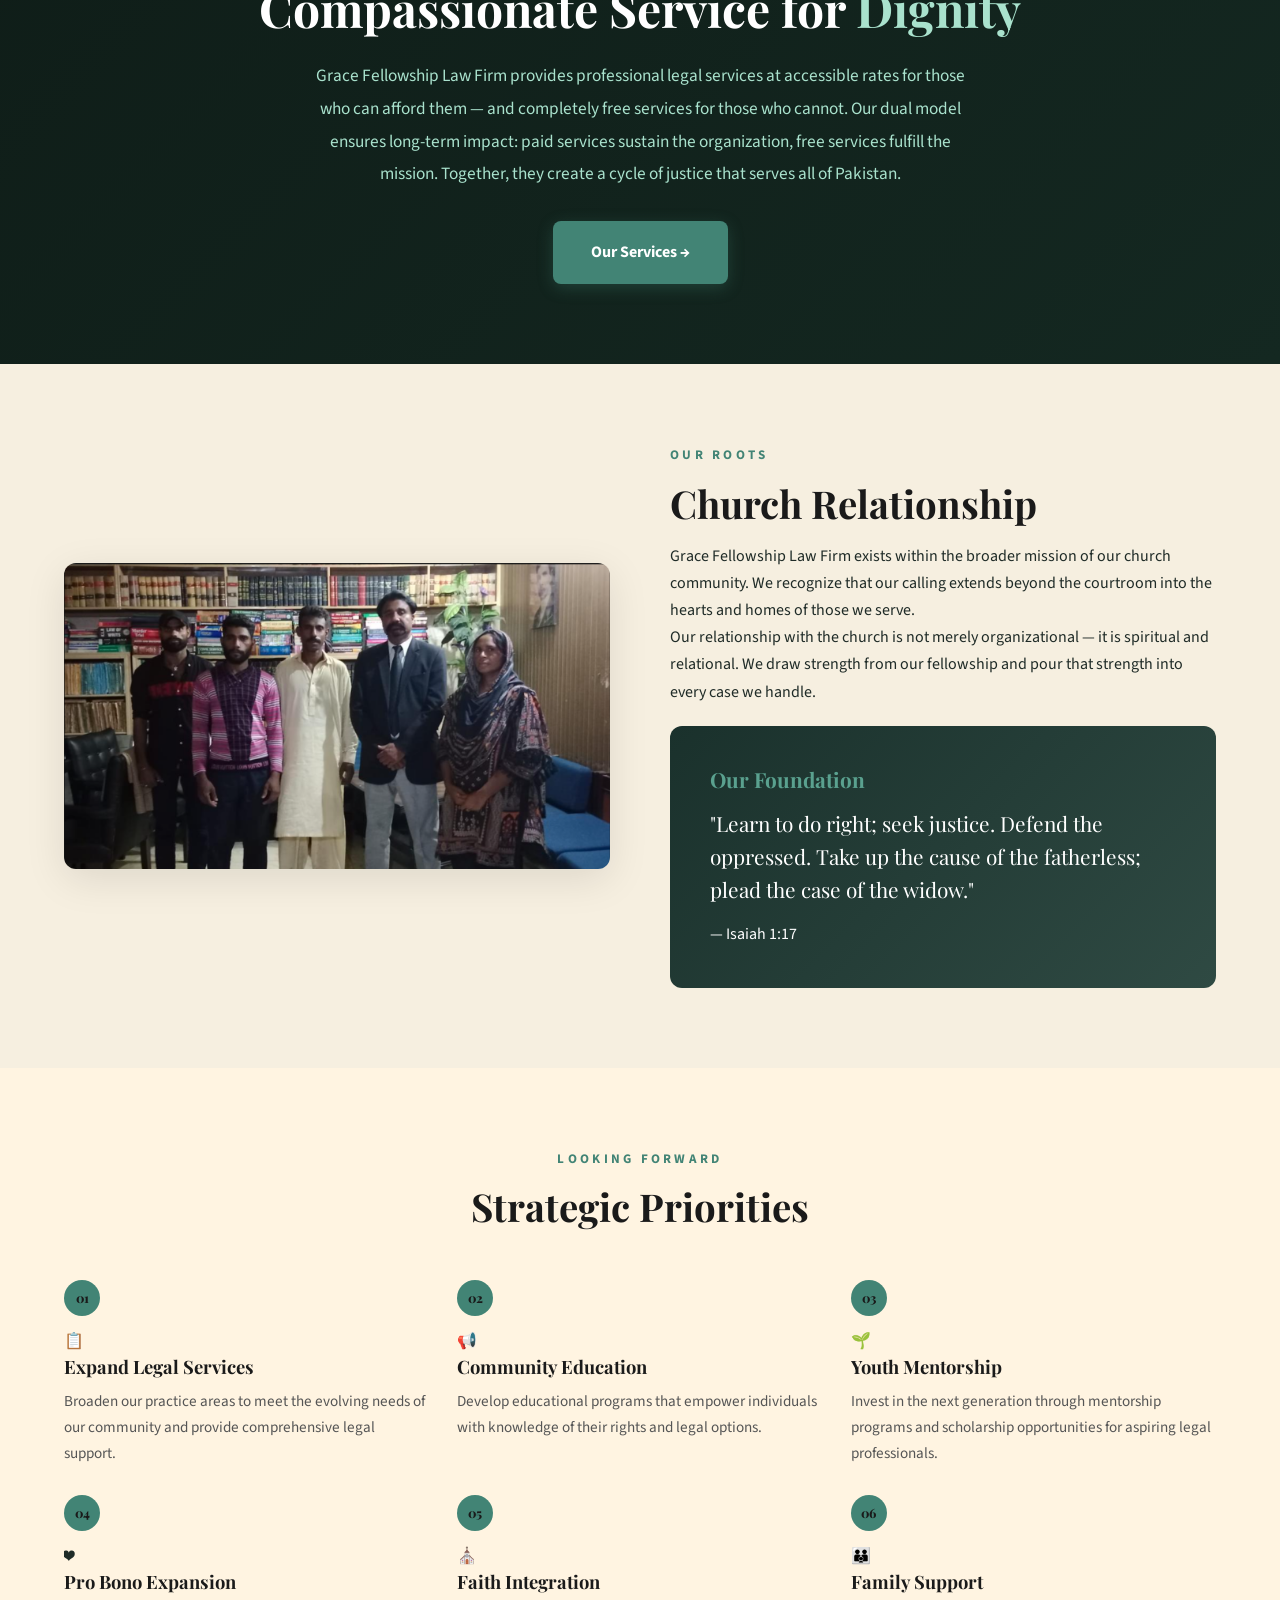
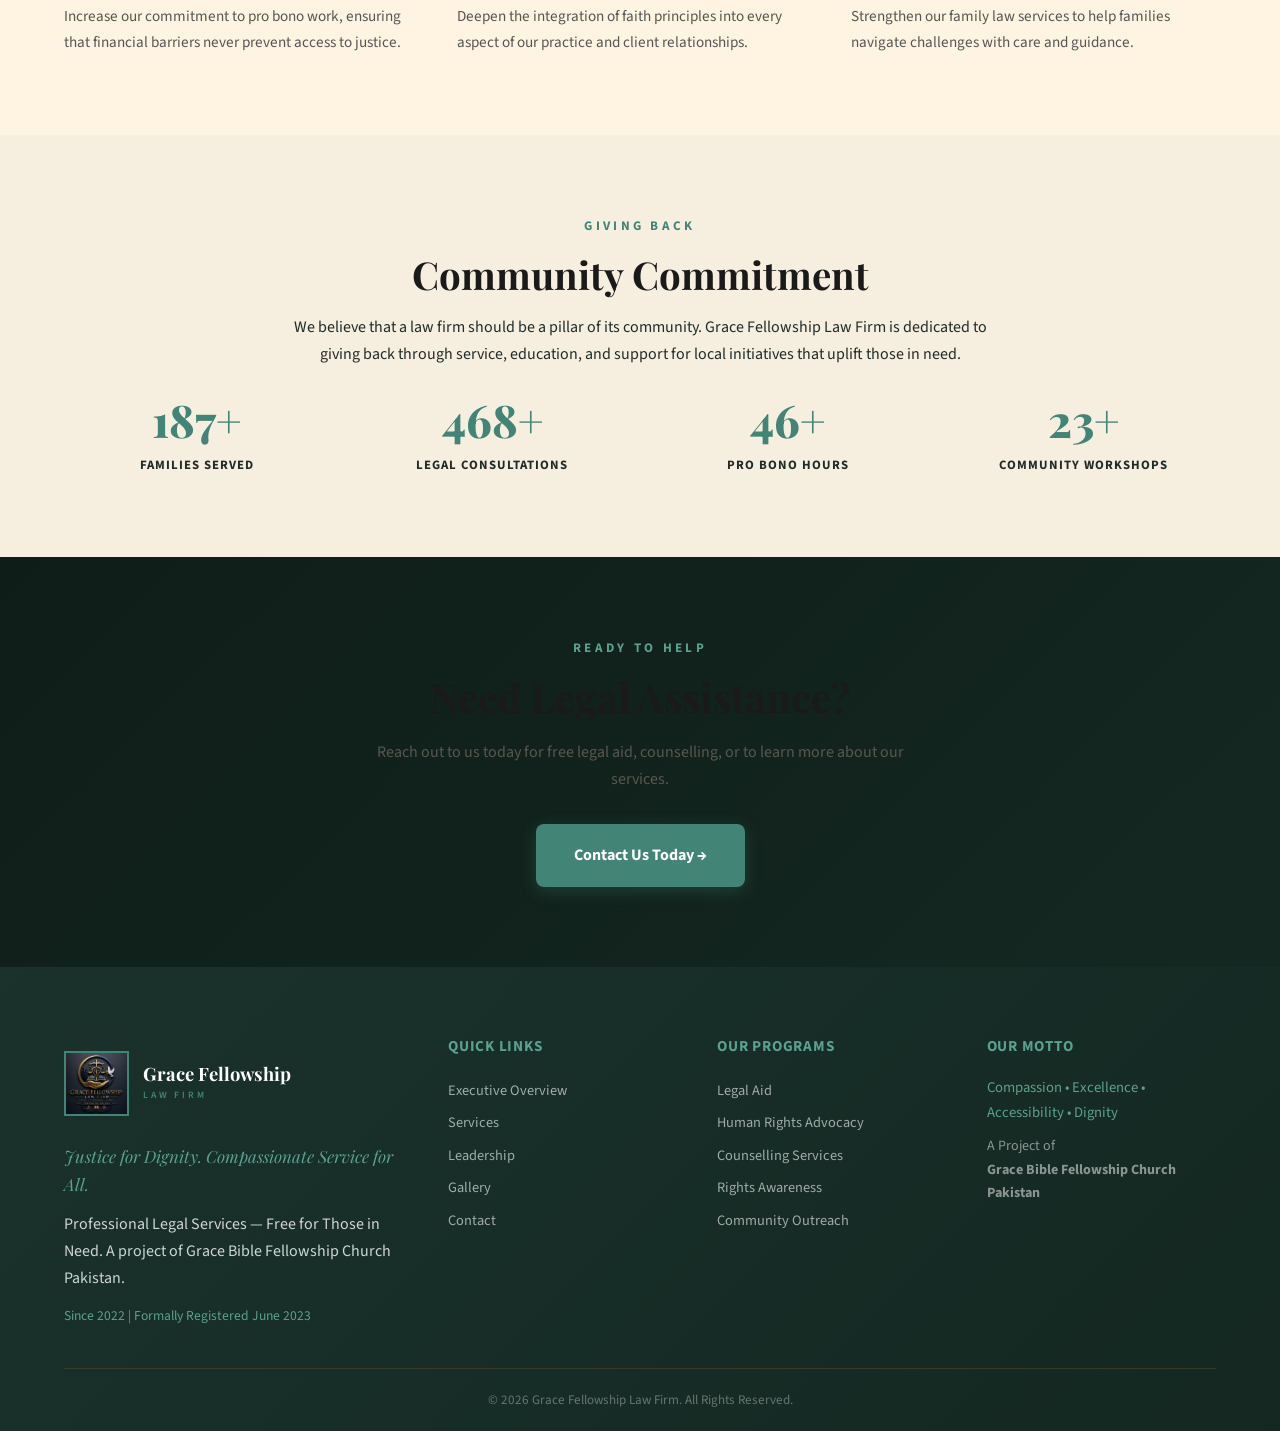
==== commit 5f362eab: "Replace email with petercharles81@gmail.com across site" ====
--- a/about.html
+++ b/about.html
@@ -17,7 +17,7 @@
     <div class="top-bar-left">
       <span>&#128205; <strong>Pakistan</strong></span>
       <span>&#128337; <strong>Mon - Sat</strong> 9:00 AM - 6:00 PM</span>
-      <span>&#128231; <strong>gflf.official@gmail.com</strong></span>
+      <span>&#128231; <strong>petercharles81@gmail.com</strong></span>
     </div>
     <div class="top-bar-right">
       <a href="donate.html" class="btn-donate">&#128179; DONATE</a>
